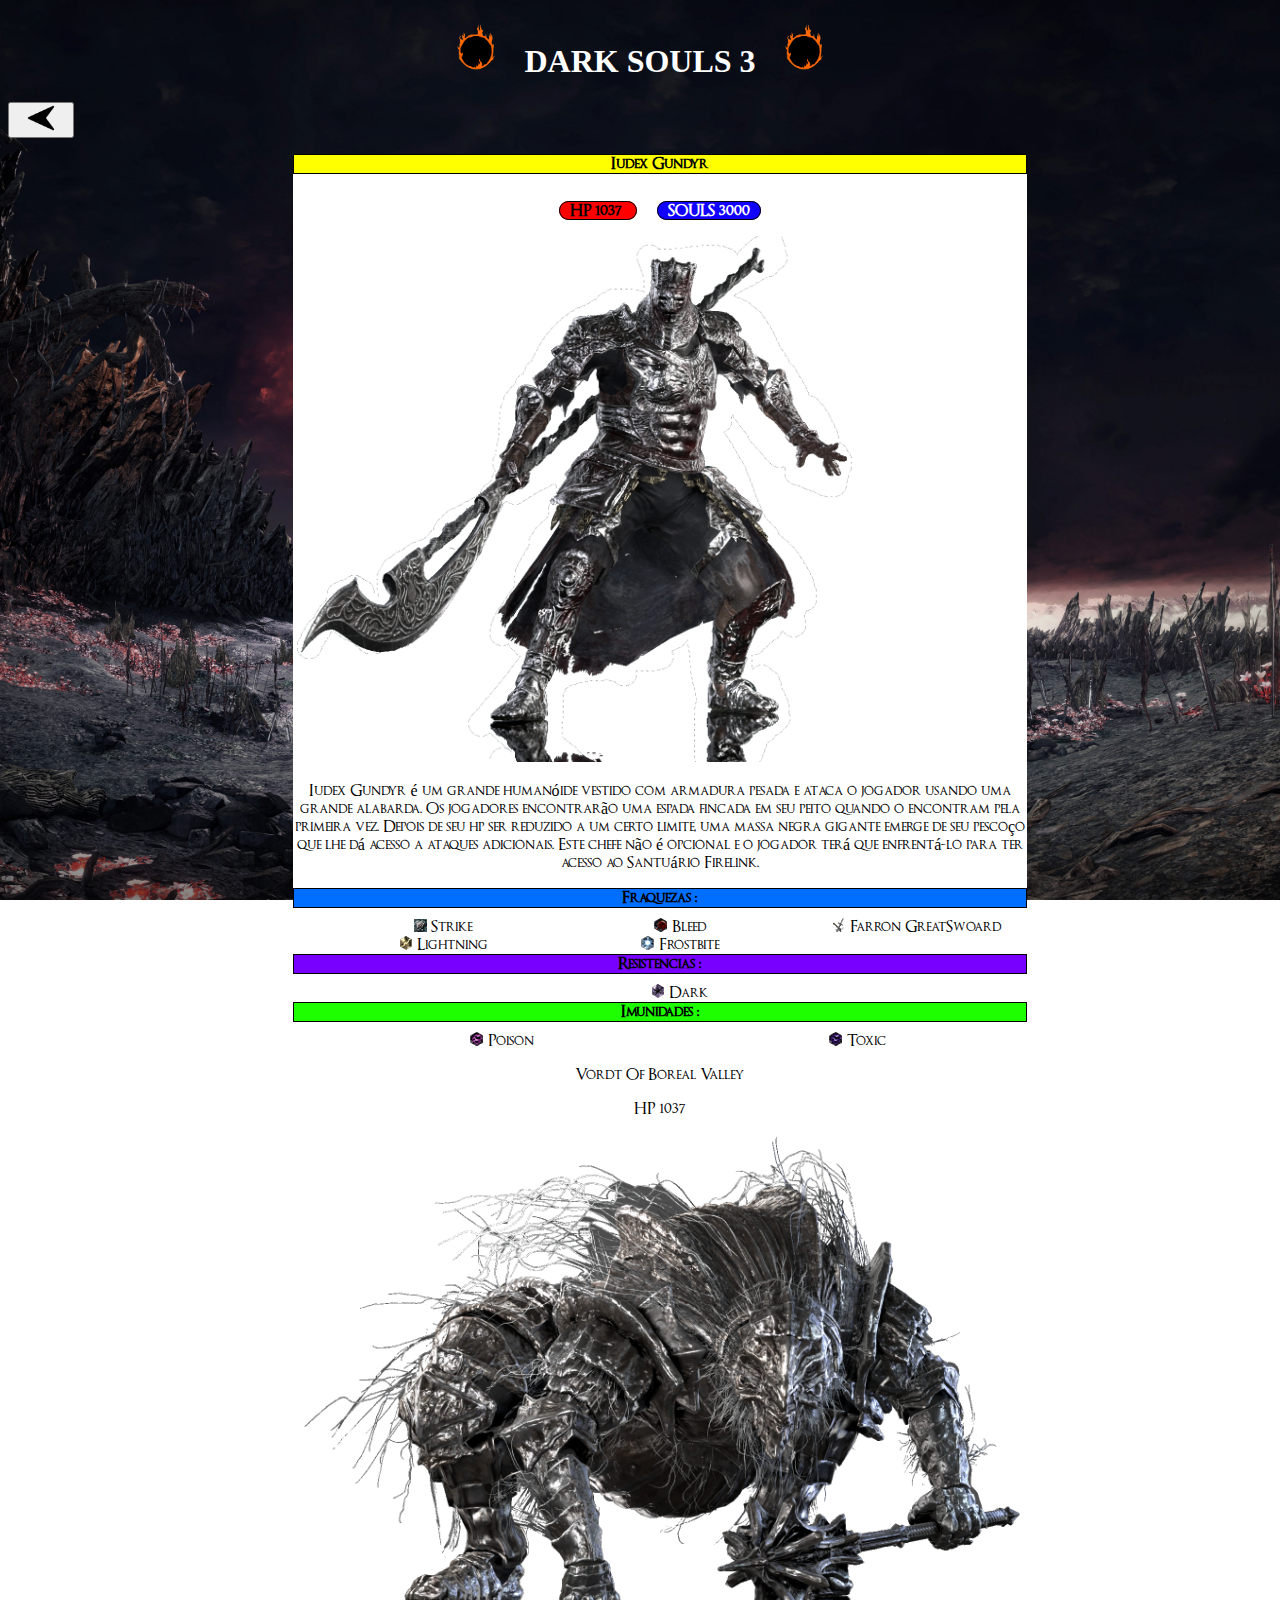
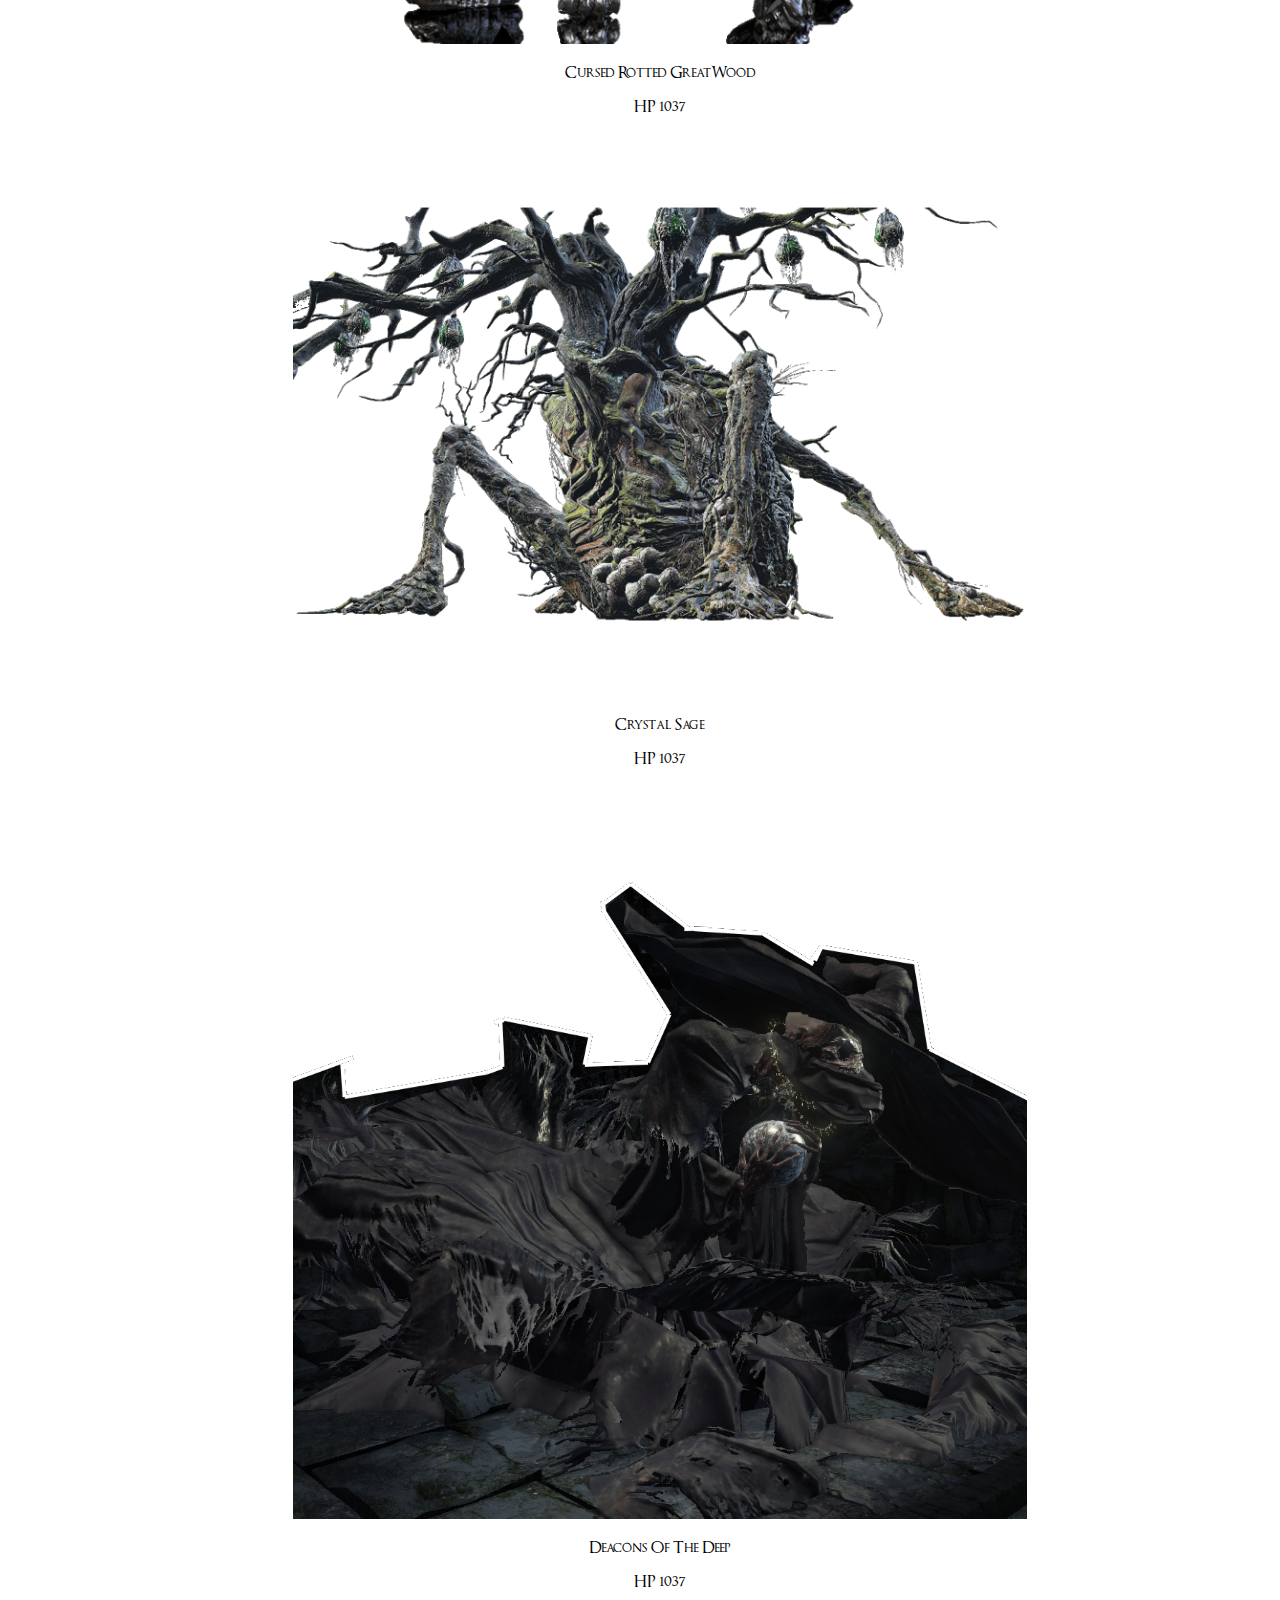
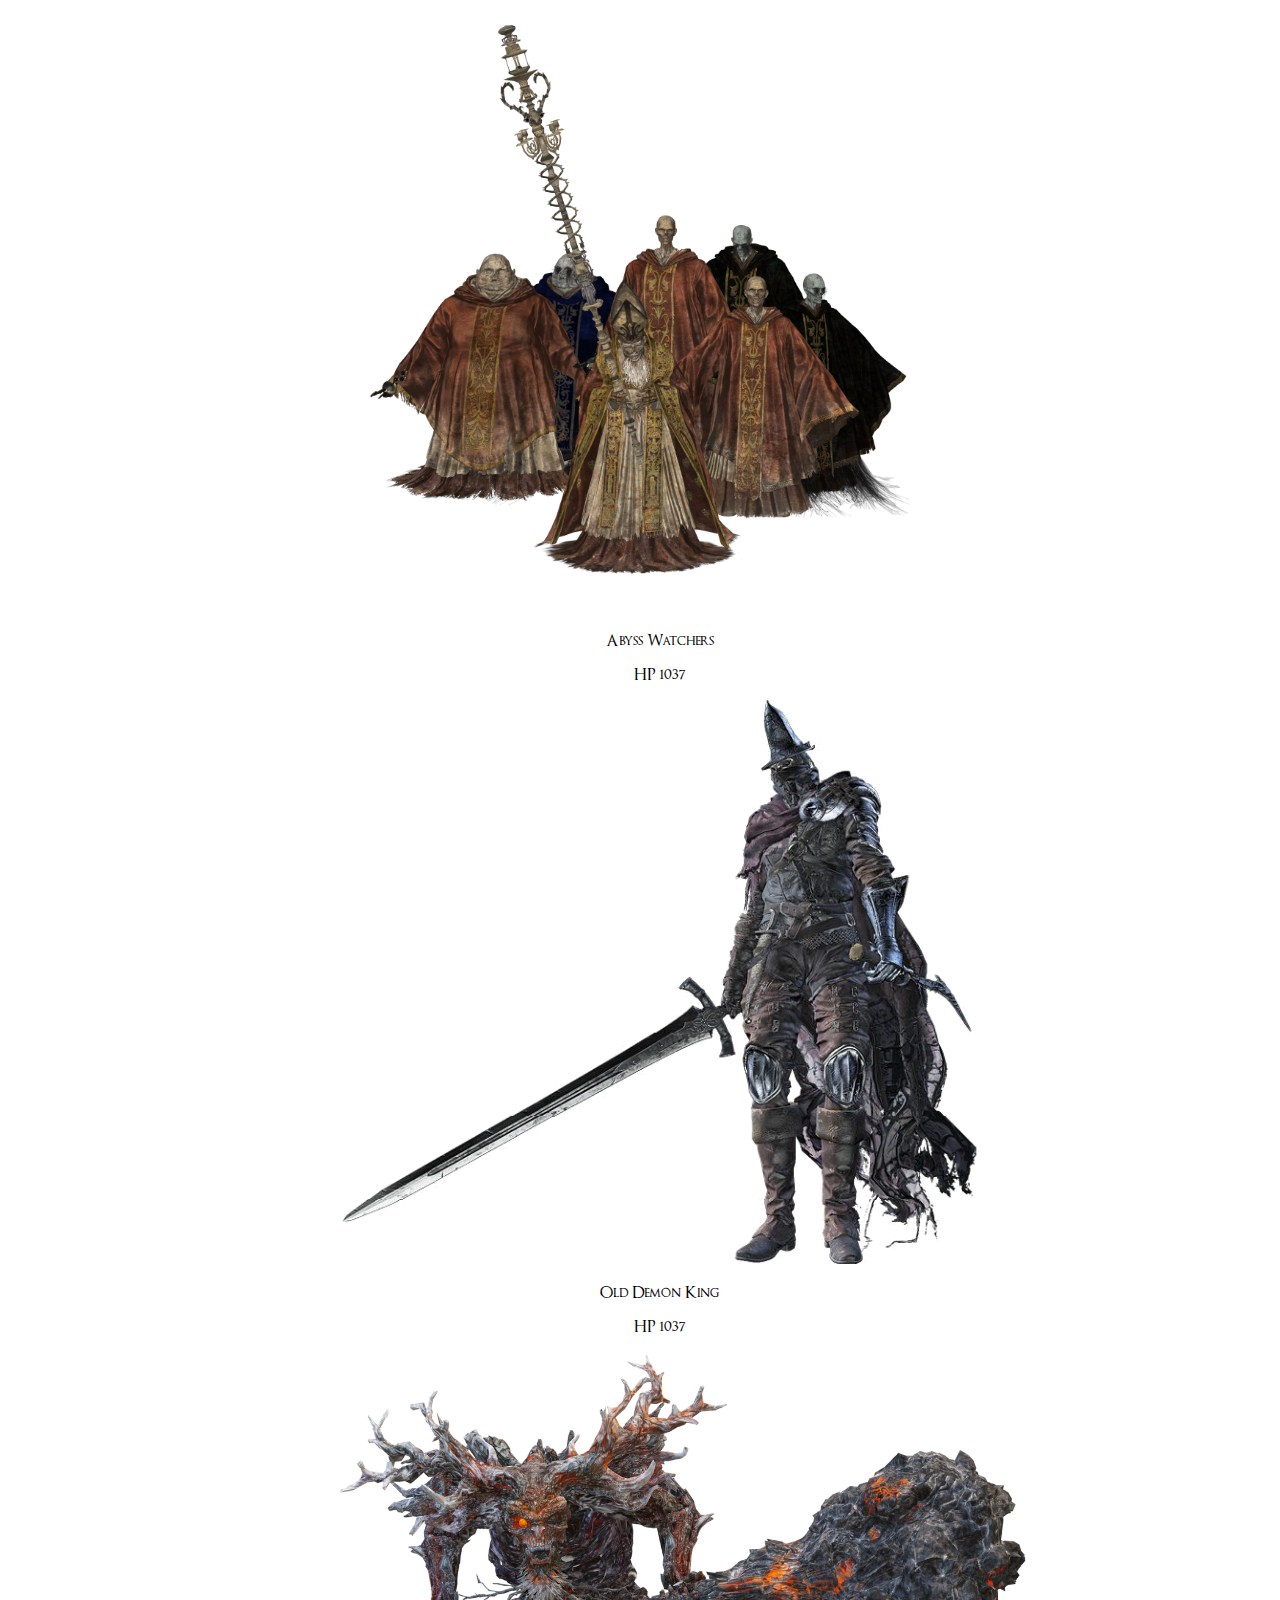
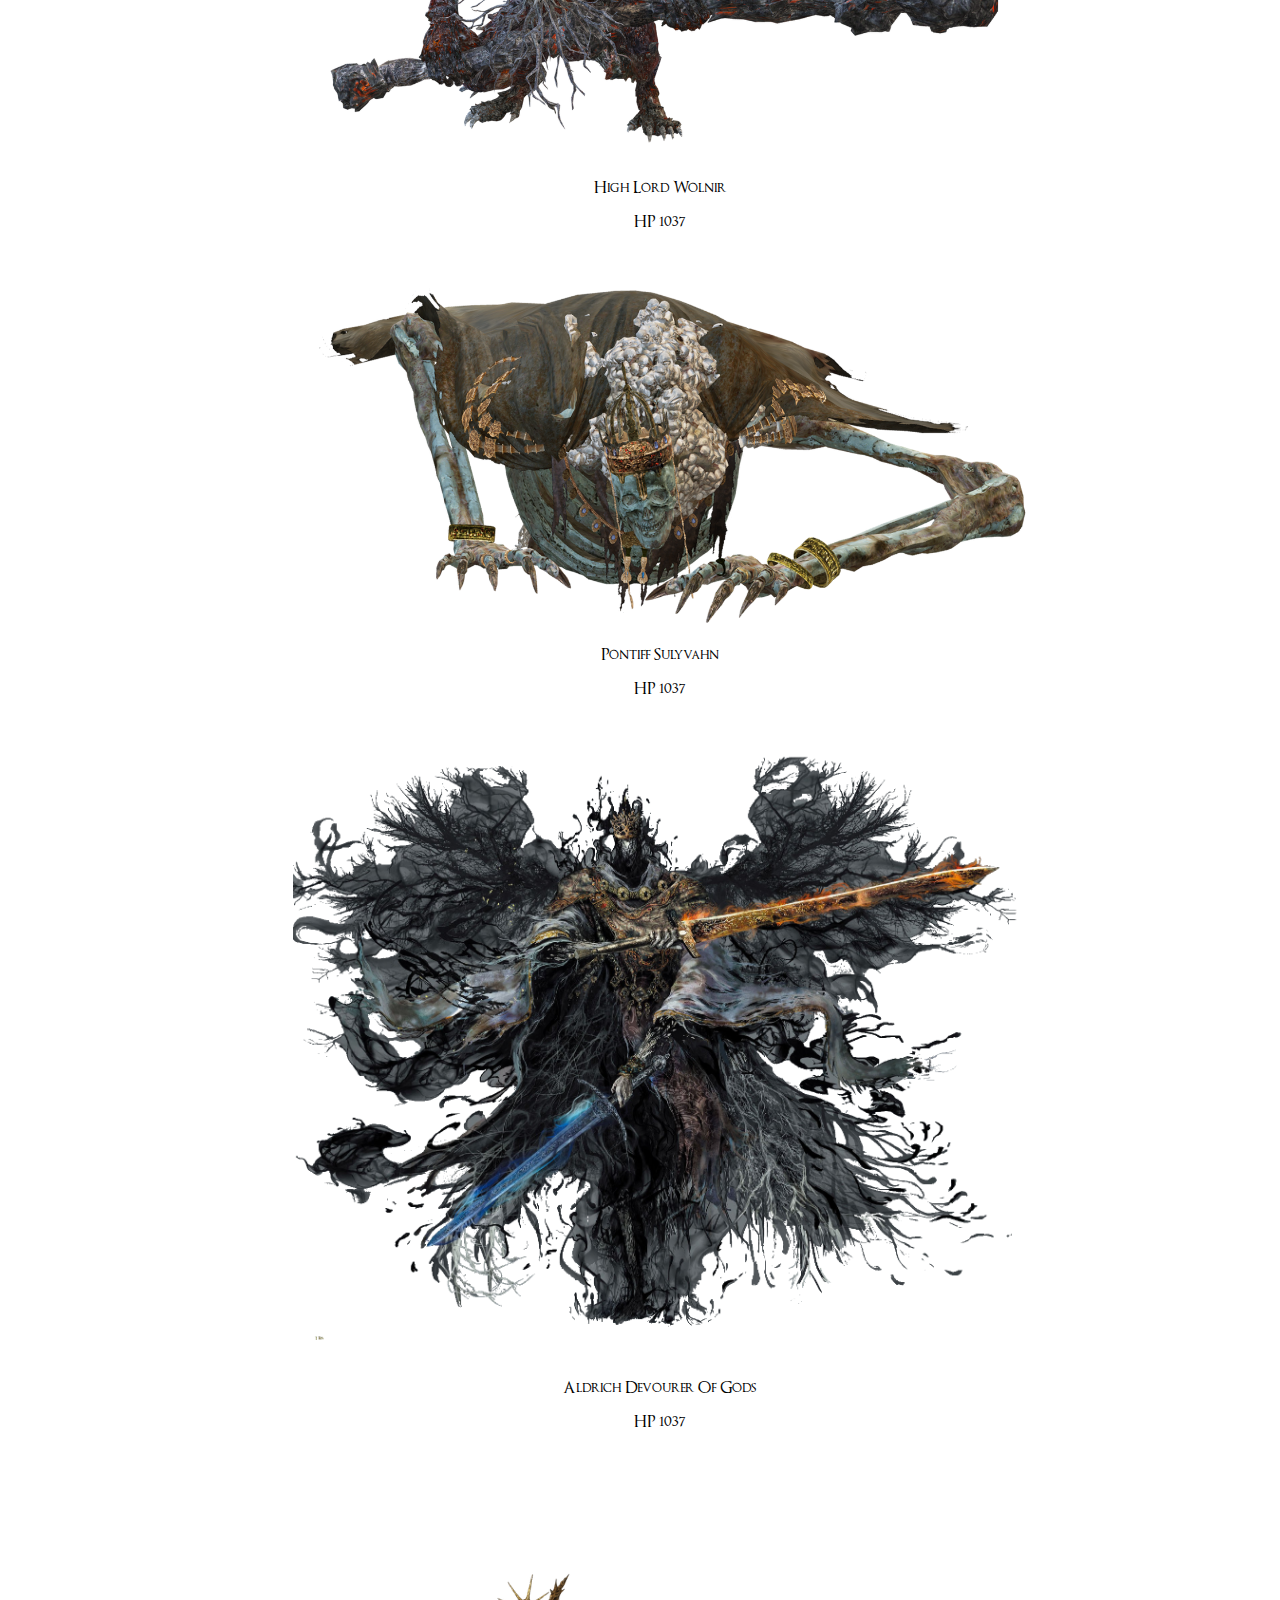
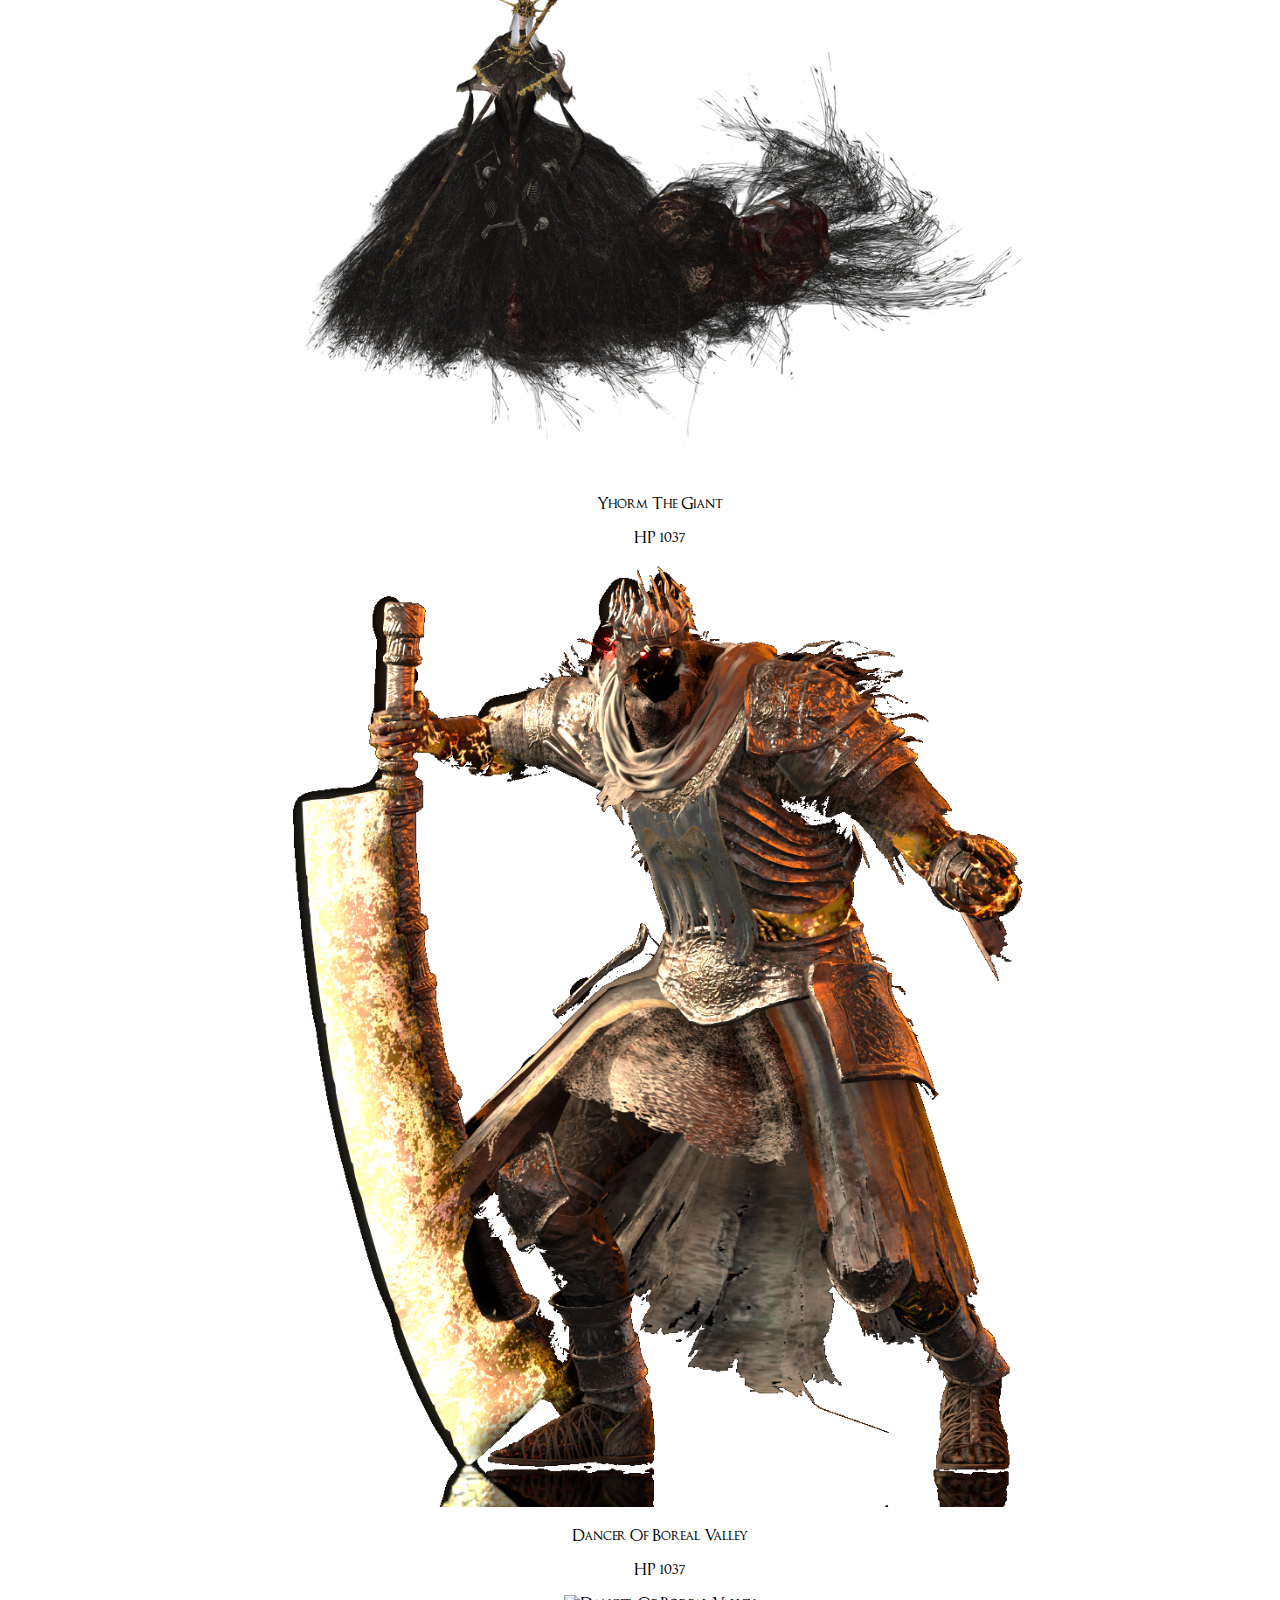
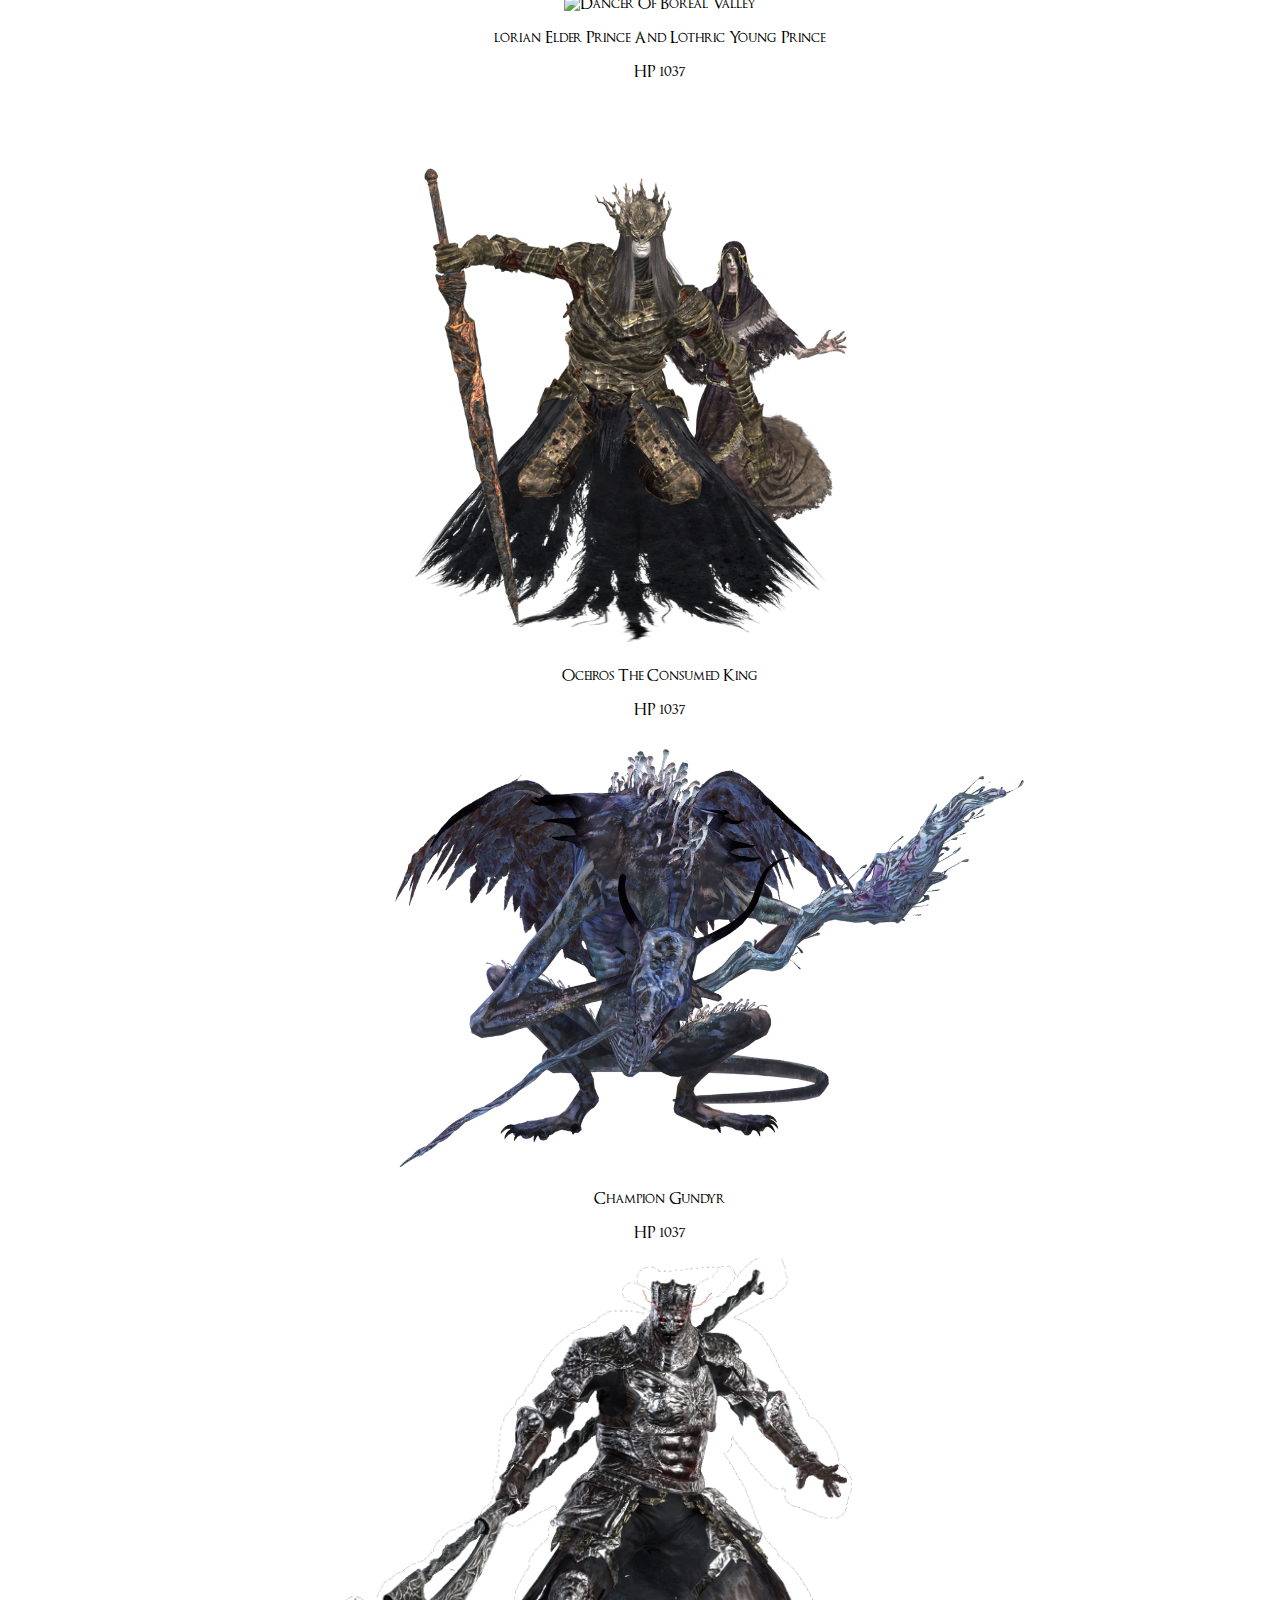
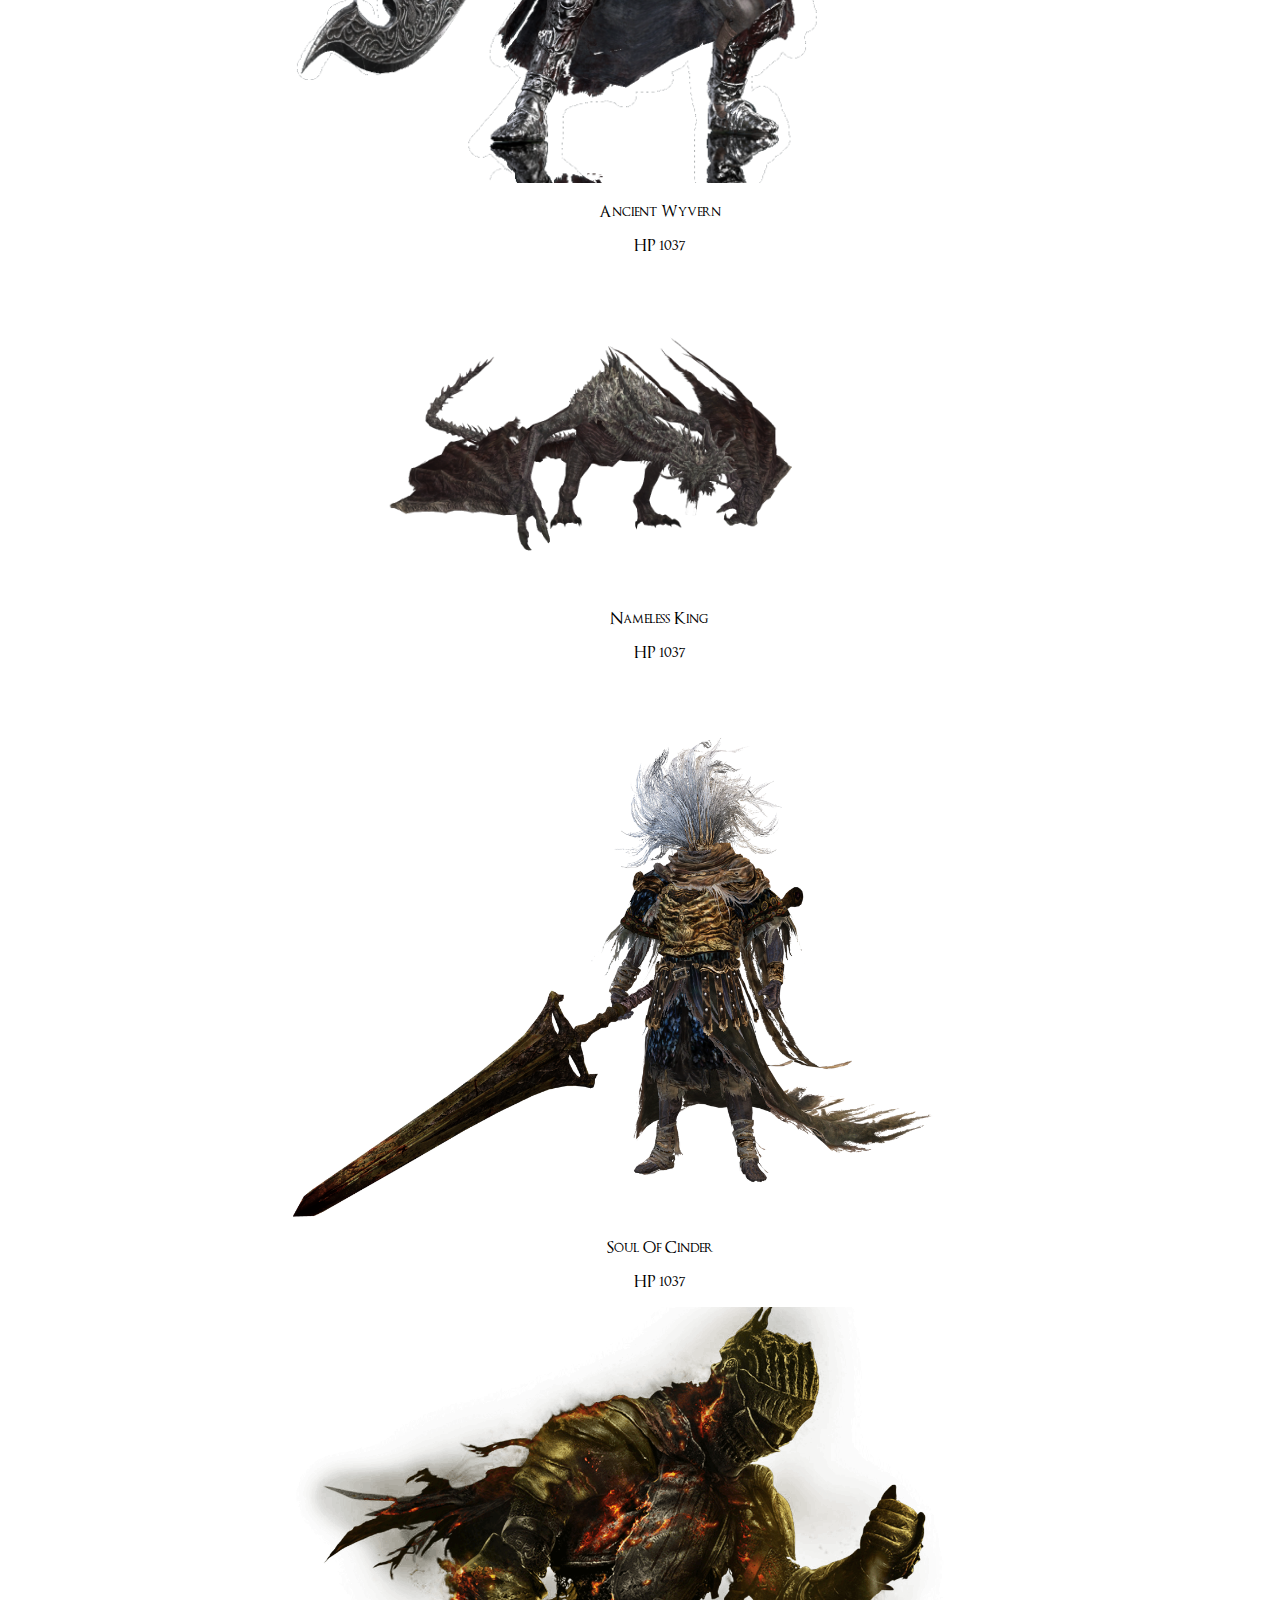
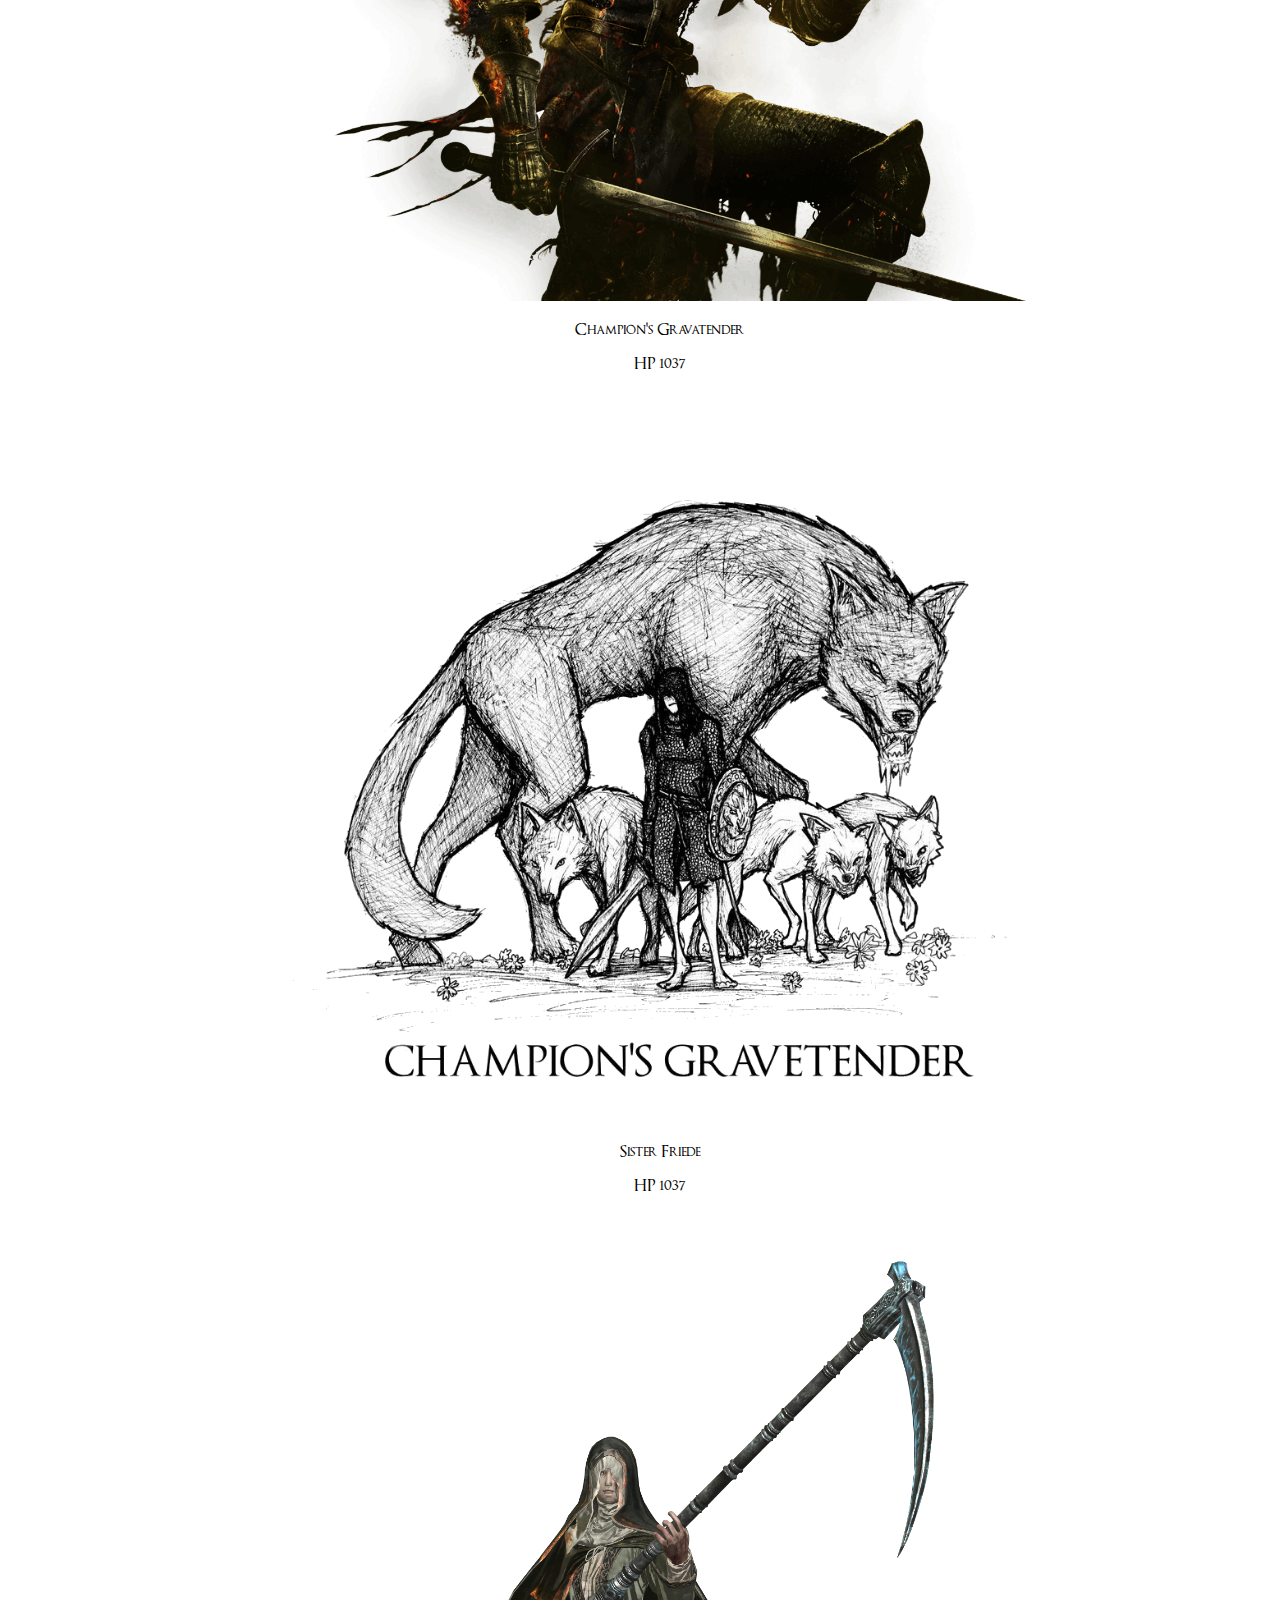
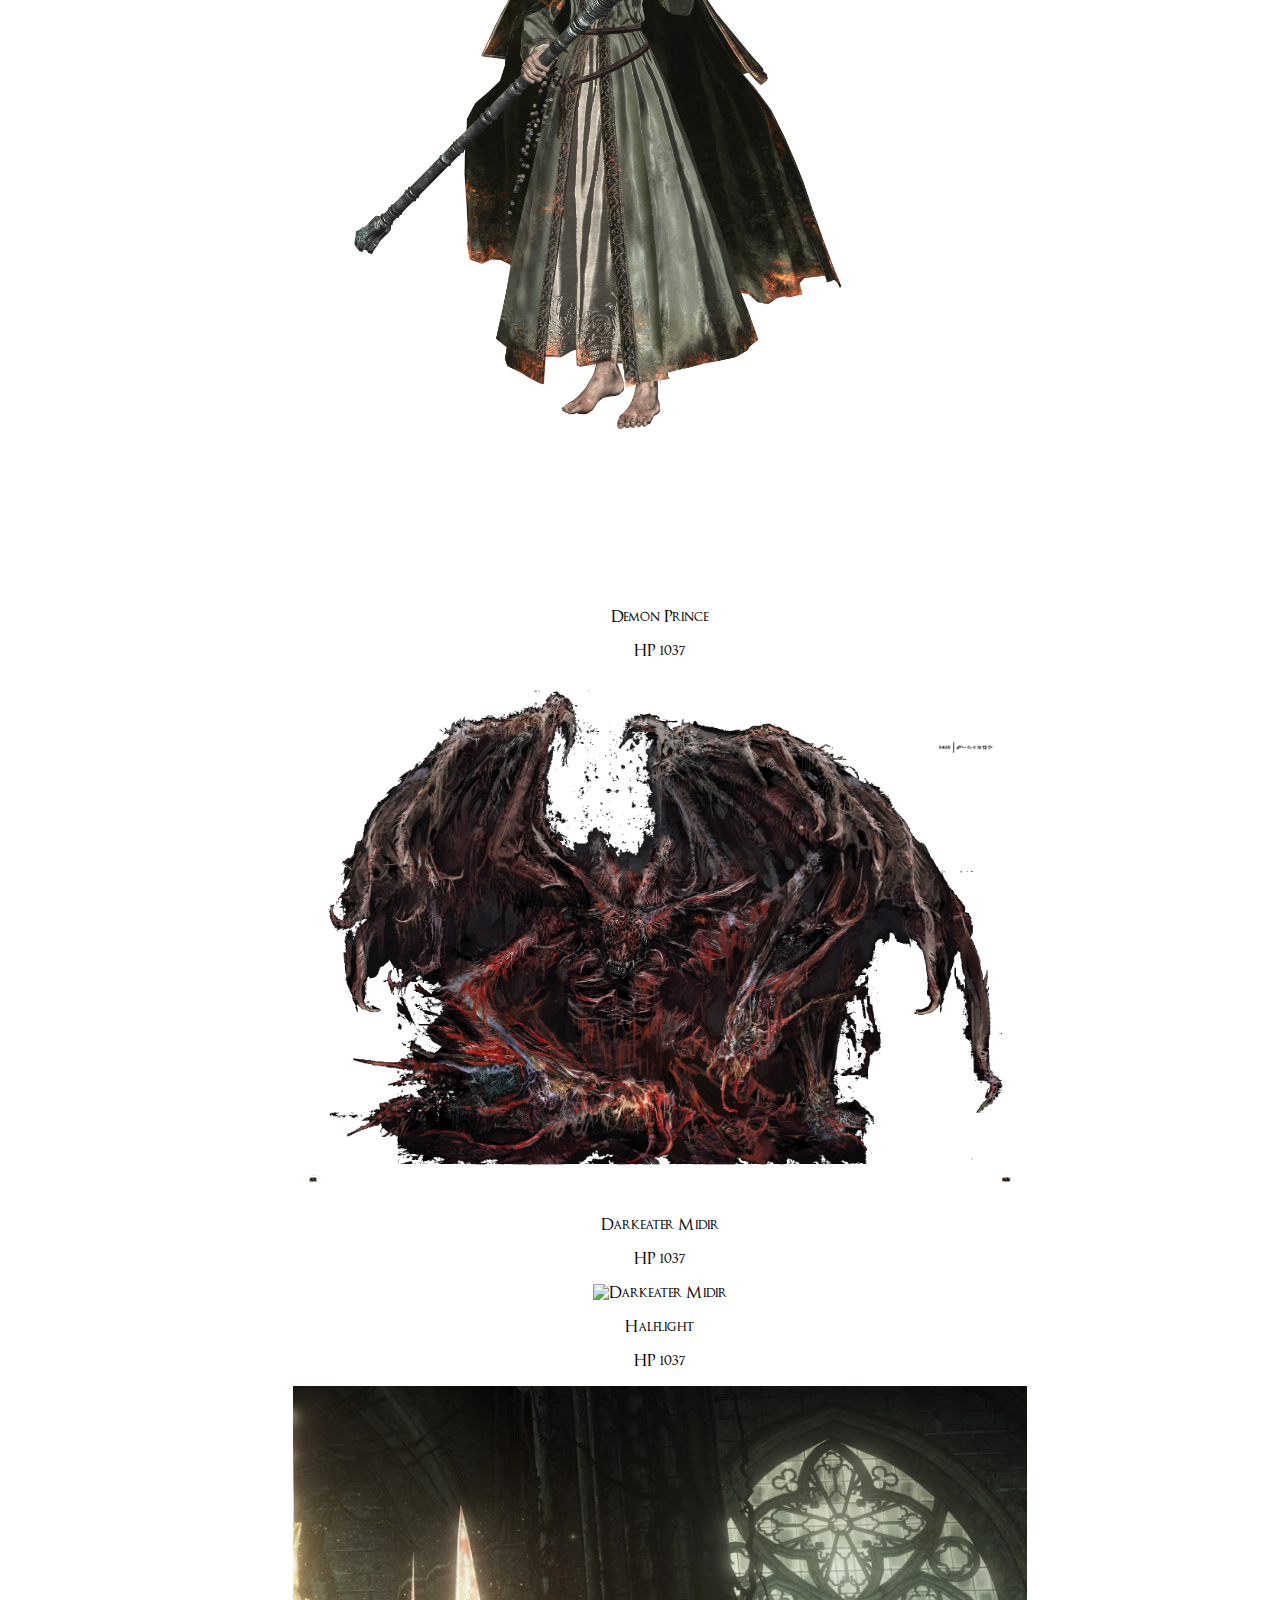
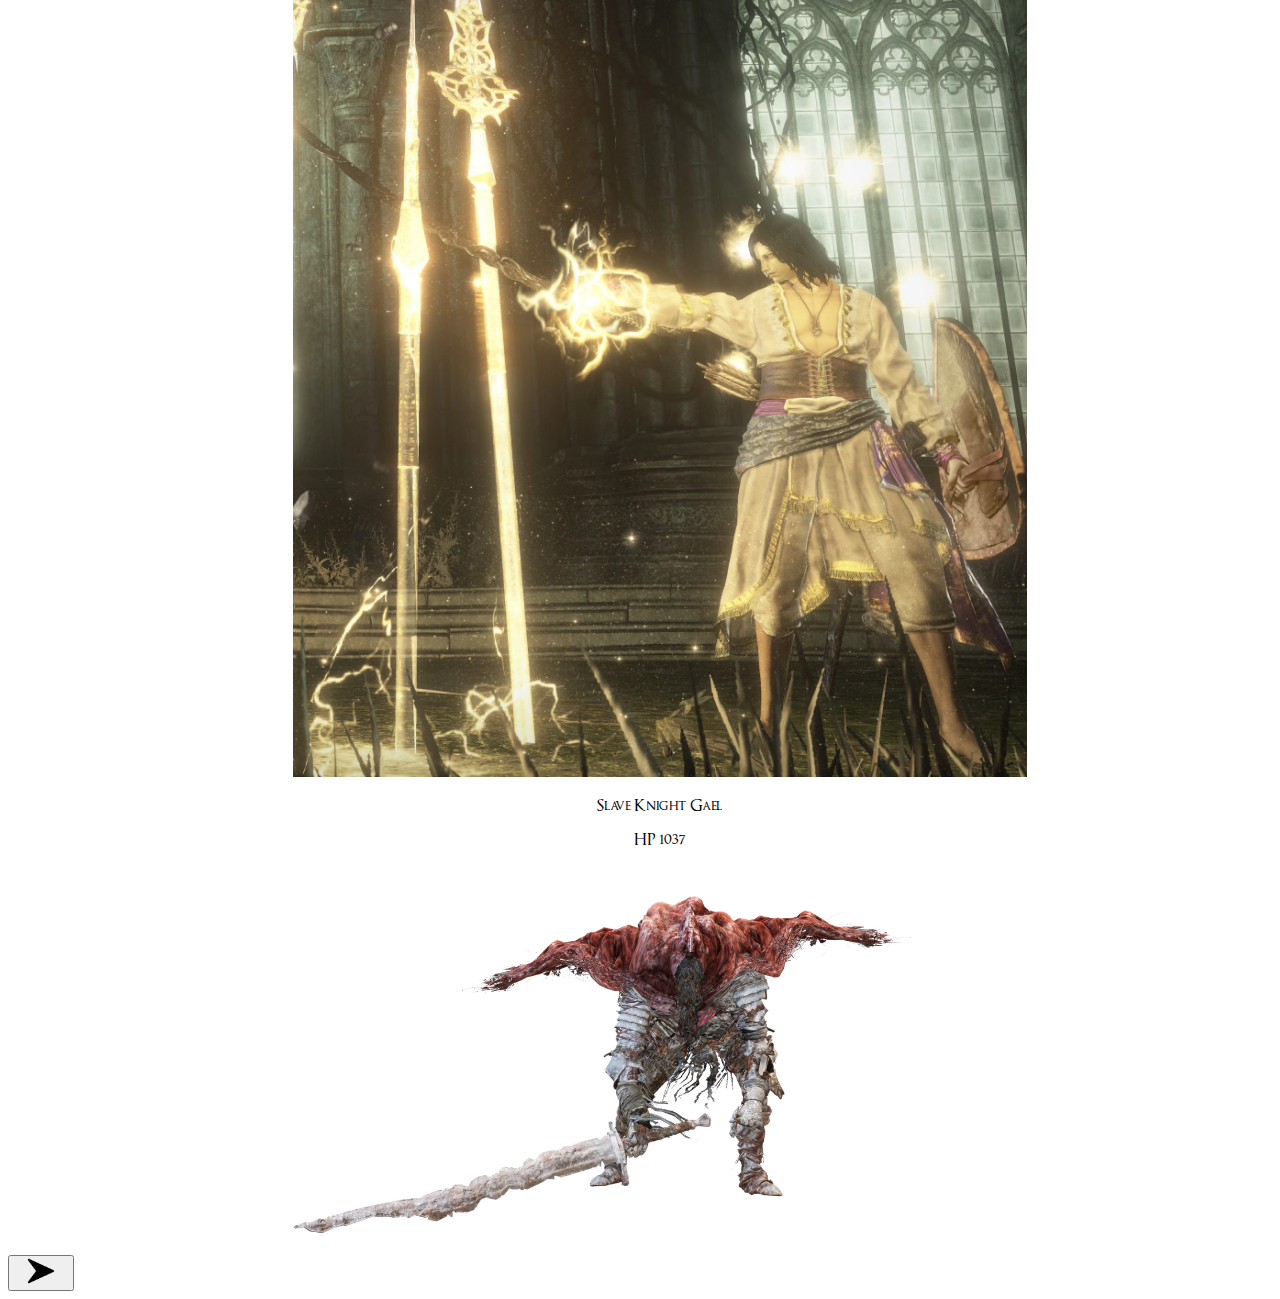
==== pastahtml/index.html @ 65953f91 "Iudex Gundyr" ====
<!DOCTYPE html>
<html lang="pt-br">
<head>
    <meta charset="UTF-8">
    <meta http-equiv="X-UA-Compatible" content="IE=edge">
    <meta name="viewport" content="width=device-width, initial-scale=1.0">
    <title>Dark Souls 3</title>
    <link rel="stylesheet" href="estilo/style.css">
</head>
<body>
    <!--COLOCAR FONTE DE DARK SOULS 3-->
    <header>
        <h1>
            <img src="imagens/MarcaHollow.png" alt="Sinal_hollow" class="imagemheader">
            DARK SOULS 3
            <img src="imagens/MarcaHollow.png" alt="Sinal_hollow" class="imagemheader">
        </h1>
    </header>
    <section>
        <button>
            <img src="imagens/seta.png" alt="Seta" class="seta" id="voltar">
        </button>
<ul type="none">
    <li>
        <div class="Bosses">
            <p class="header">
                <span class="bossname">
                    Iudex Gundyr
                </span>
                <br> 
                <span class="health">
                    HP 1037
                </span>
                <span class="souls">
                    SOULS 3000
                </span>
            </p>
        <img src="imagens/Iudex_gundyr.png" alt="Iudex Gundyr" class="Boss">
        <div class="descrição">
            <p>Iudex Gundyr é um grande humanóide vestido com armadura pesada e ataca o jogador usando uma grande alabarda. Os jogadores encontrarão uma espada fincada em seu peito quando o encontram pela primeira vez. Depois de seu hp ser reduzido a um certo limite, uma massa negra gigante emerge de seu pescoço que lhe dá acesso a ataques adicionais. Este chefe não é opcional e o jogador terá que enfrentá-lo para ter acesso ao Santuário Firelink.</p>
        </div>
   <div class="descriçãobasíca">  
            <div class="menufraqueza">
                <div class="fraquezas">
                    Fraquezas :
                </div>
             <ul type="none">
                   <li>
                    <img src="imagens/strike-indent.jpg" style="width: 13px;">
                    Strike
                </li>
                   <li>
                    <img src="imagens/lightning-indent.png">
                    Lightning
                </li>
                   <li>
                    <img src="imagens/bleed-indent.png">
                    Bleed
                </li>
                   <li>
                    <img src="imagens/frost-indent.png">
                    Frostbite
                </li>
                   <li>
                    <img src="imagens/fgs-indent.png">
                    Farron GreatSwoard
             </li>
            </ul>
            </div>
            <div class="menuresistencias">
                <div class="resistencias">
                    Resistencias :
                </div>
             <ul type="none">
                <li>
                    <img src="imagens/dark-indent.png">
                        Dark
                </li>
             </ul>
            </div>
            <div class="menuimunidades">
                <div class="imunidades">
                    Imunidades :
                </div>
            <ul type="none">
                <li>
                    <img src="imagens/poison-indent.png">
                    Poison
                </li>
                <li>
                    <img src="imagens/toxic-indent.png">
                    Toxic
                </li>
            </ul>
            </div>
   </div>
    </div>
    </li>
    <li>
        <div class="Bosses">
            <p class="bossname">Vordt Of Boreal Valley</p> <p class="health">HP 1037</p>
        <img src="imagens/Vordt_of_boreal_valley.png" alt="Vordt Of Boreal Valley" class="Boss">
    </div>
    <li>
        <div class="Bosses">
            <p class="bossname">Cursed Rotted GreatWood</p> <p class="health">HP 1037</p>
        <img src="imagens/Cursed_rotted_greatwood.png" alt="Cursed Rotted GreatWood" class="Boss">
    </div>
    </li>
    <li>
        <div class="Bosses">
            <p class="bossname">Crystal Sage</p> <p class="health">HP 1037</p>
        <img src="imagens/Crystal_sage.png" alt="Crystal Sage" class="Boss">
    </div>
    </li>
    <li>
        <div class="Bosses">
            <p class="bossname">Deacons Of The Deep</p> <p class="health">HP 1037</p>
        <img src="imagens/Deacons_of_the_deep.png" alt="Deacons Of The Deep" class="Boss">
    </div>
    </li>
    <li>
        <div class="Bosses">
            <p class="bossname">Abyss Watchers</p> <p class="health">HP 1037</p>
        <img src="imagens/Abyss_watchers.png" alt="Abyss Watchers" class="Boss">
    </div>
    </li>
    <li>
        <div class="Bosses">
            <p class="bossname">Old Demon King</p> <p class="health">HP 1037</p>
        <img src="imagens/Old_demon_king.png" alt="Old Demon King" class="Boss">
    </div>
    </li>
    <li>
        <div class="Bosses">
            <p class="bossname">High Lord Wolnir</p> <p class="health">HP 1037</p>
        <img src="imagens/High_lord_wolnir.png" alt="High Lord Wolnir" class="Boss">
    </div>
    </li>
    <li>
        <div class="Bosses">
            <p class="bossname">Pontiff Sulyvahn</p> <p class="health">HP 1037</p>
        <img src="imagens/Pontiff_sulyvahn.png" alt="Pontiff Sulyvahn" class="Boss">
    </div>
    </li>
    <li>
        <div class="Bosses">
            <p class="bossname">Aldrich Devourer Of Gods</p> <p class="health">HP 1037</p>
        <img src="imagens/Aldrich_devourer_of_gods.png" alt="Aldrich Devourer Of Gods" class="Boss">
    </div>
    </li>
    <li>
        <div class="Bosses">
            <p class="bossname">Yhorm The Giant</p> <p class="health">HP 1037</p>
        <img src="imagens/Yhorm_the_giant2.png" alt="Yhorm The Giant" class="Boss">
    </div>
    </li>
    <li>
        <div class="Bosses">
            <p class="bossname">Dancer Of Boreal Valley</p> <p class="health">HP 1037</p>
        <img src="imagens/Dancer_of_boreal_valley.png" alt="Dancer Of Boreal Valley" class="Boss">
    </div>
    </li>
    <li>
        <div class="Bosses">
            <p class="bossname">lorian Elder Prince And Lothric Young Prince</p> <p class="health">HP 1037</p>
        <img src="imagens/lorian_elder_prince_lothric_young_prince.png" alt="lorian Elder Prince And Lothric Young Prince" class="Boss">
    </div>
    </li>
    <li>
        <div class="Bosses">
           <p class="bossname">Oceiros The Consumed King</p>  <p class="health">HP 1037</p>
        <img src="imagens/Oceiros_the_consumed_king.png" alt="Oceiros The Consumed King" class="Boss">
    </div>
    </li>
    <li>
        <div class="Bosses"> 
            <p class="bossname">Champion Gundyr</p> <p class="health">HP 1037</p>
        <img src="imagens/Champion_gundyr.png" alt="Champion Gundyr" class="Boss">
    </div>
    </li>
    <li>
        <div class="Bosses">
            <p class="bossname">Ancient Wyvern</p> <p class="health">HP 1037</p>
        <img src="imagens/Ancient_wyvern.png" alt="Ancient Wyvern" class="Boss">
    </div>
    </li>
    <li>
        <div class="Bosses">
            <p class="bossname">Nameless King</p> <p class="health">HP 1037</p>
        <img src="imagens/nameless_king.png" alt="Nameless King" class="Boss">
    </div>
    </li>
    <li>
        <div class="Bosses">
            <p class="bossname">Soul Of Cinder</p> <p class="health">HP 1037</p>
        <img src="imagens/Soul_of_cinder.png" alt="Soul Of Cinder" class="Boss">
    </div>
    </li>
    <li>
        <div class="Bosses">
            <p class="bossname">Champion's Gravatender</p> <p class="health">HP 1037</p>
        <img src="imagens/Champion's_gravatender.png" alt="Champion's Gravatender" class="Boss">
    </div>
    </li>
    <li>
        <div class="Bosses">
            <p class="bossname">Sister Friede</p> <p class="health">HP 1037</p>
        <img src="imagens/Sister_friede.png" alt="Sister Friede" class="Boss">
    </div>
    </li>
    <li>
        <div class="Bosses">
            <p class="bossname">Demon Prince</p> <p class="health">HP 1037</p>
        <img src="imagens/Demon_prince.png" alt="Demon Prince" class="Boss">
    </div>
    </li>
    <li>
        <div class="Bosses">
            <p class="bossname">Darkeater Midir</p> <p class="health">HP 1037</p>
        <img src="imagens/Darkeater_midir.png" alt="Darkeater Midir" class="Boss">
    </div>
    </li>
    <li>
        <div class="Bosses"> 
            <p class="bossname">Halflight</p> <p class="health">HP 1037</p>
        <img src="imagens/Halflight.jpeg" alt="Halflight" class="Boss">
    </div>
    </li>
    <li>
        <div class="Bosses">
            <p class="bossname">Slave Knight Gael</p> <p class="health">HP 1037</p>
        <img src="imagens/Slave_knight_gael.png" alt="Slave Knight Gael" class="Boss">
    </div>
    </li>
</ul>
<button><img src="imagens/seta.png" alt="Seta" id="proximo" class="seta"></button>
    </section>
    <footer>
        
    </footer>
    
    <script src="Script/script.js"></script>
</body>
</html>
---- pastahtml/estilo/style.css ----
@charset "UTF-8";
@font-face {
    font-family:dsfont;
    src: url("../Fontes/OptimusPrinceps.ttf") format('truetype');   
    }
/*Mudar img de alguns bosses e fazer uma healtbar nos "HP"*/
/*Arredondar os buttons*/
/*Adicionar a pseudo-classe :hover em algumas partes*/
*{
    font-family: "dsfont";
}
body{
    background-image: url(../imagens/background2.jpg);
    background-position: center center;
    background-repeat: no-repeat;
    background-attachment: fixed;
    background-size: cover;
}
h1{
    text-align: center;
    font-family: 'Times New Roman', Times, serif;
    color: #fff;
}
img.imagemheader{
    width: 80px;
    margin: 0px;
}
img.Boss{
    max-width: 100%;
    margin: auto;
}
div.Bosses{
    text-align: center;
    max-width: 60%;
    margin: 10px auto;
    background-color: white;
    display: block;

}
img.seta{
    width: 50px;
}
img#voltar{
    transform: scaleX(-1);
}
p.header{

}
p.header > span.bossname{
    display: block;
    font-weight: 600;
    margin-bottom: 10px;
    padding-left: 10px;
    padding-right: 10px;
    background-color: yellow;
    border-style: solid;
    border-width: 1px;
}
p.header > span.health{
    font-weight: 600;
    margin-left: 10px;
    margin-right: 10px;
    padding-left: 10px;
    padding-right: 10px;
    background-color: red;
    border-radius: 10px;
    border-style: solid;
    border-width: 1px;
}
p.header > span.souls{
    color: white;
    font-weight: 600;
    margin-left: 10px;
    margin-right: 10px;
    padding-left: 10px;
    padding-right: 10px;
    background-color: rgb(17, 0, 255);
    border-radius: 10px;
    border-style: solid;
    border-width: 1px;
    border-color: black;
}
div.fraquezas{
    font-weight: 600;
    margin-bottom: 10px;
    padding-left: 10px;
    padding-right: 10px;
    background-color: rgb(0, 110, 255);
    border-style: solid;
    border-width: 1px;
}
div.resistencias{
    font-weight: 600;
    margin-bottom: 10px;
    padding-left: 10px;
    padding-right: 10px;
    background-color: rgb(119, 0, 255);
    border-style: solid;
    border-width: 1px;
}
div.imunidades{
    font-weight: 600;
    margin-bottom: 10px;
    padding-left: 10px;
    padding-right: 10px;
    background-color: rgb(30, 255, 0);
    border-style: solid;
    border-width: 1px;
}
div.menufraqueza > ul{
    columns: 3;
}
div.menuresistencias{
      columns: 1;
}
div.menuimunidades > ul{
    columns: 2;
}
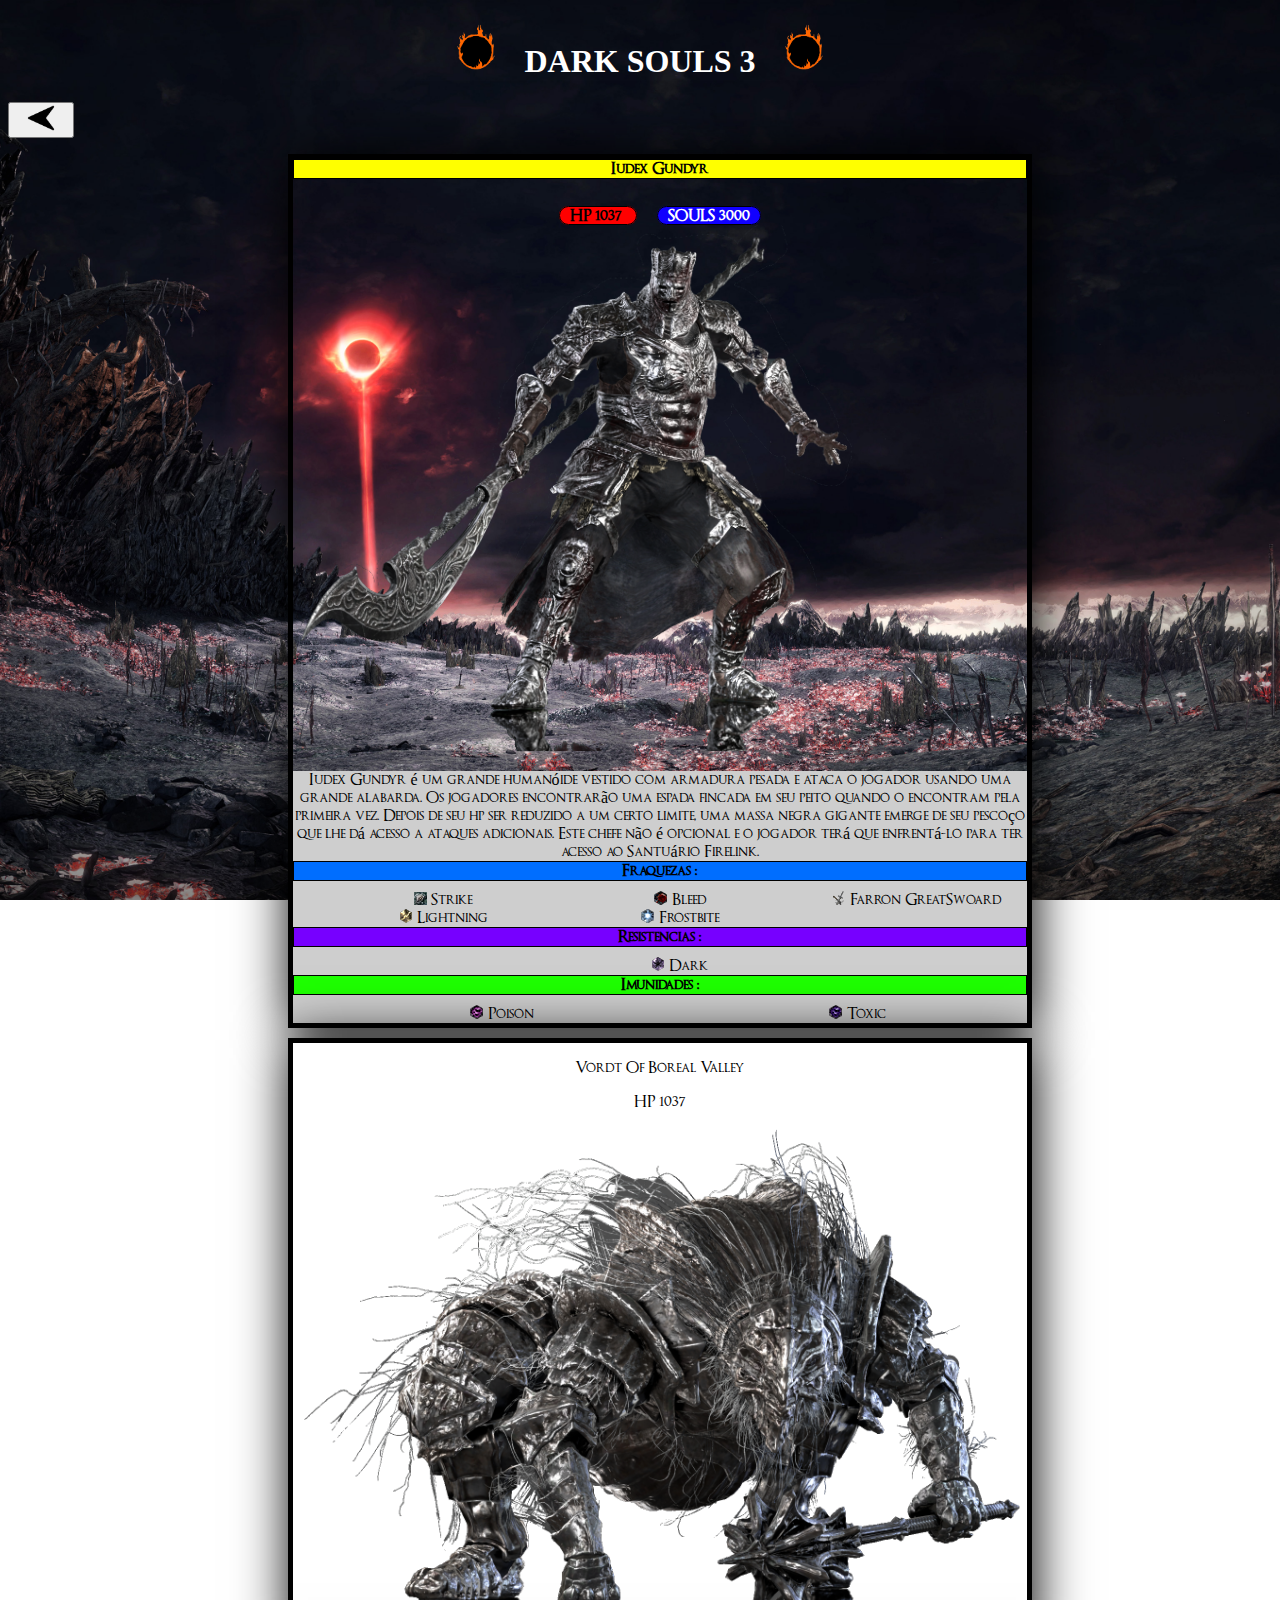
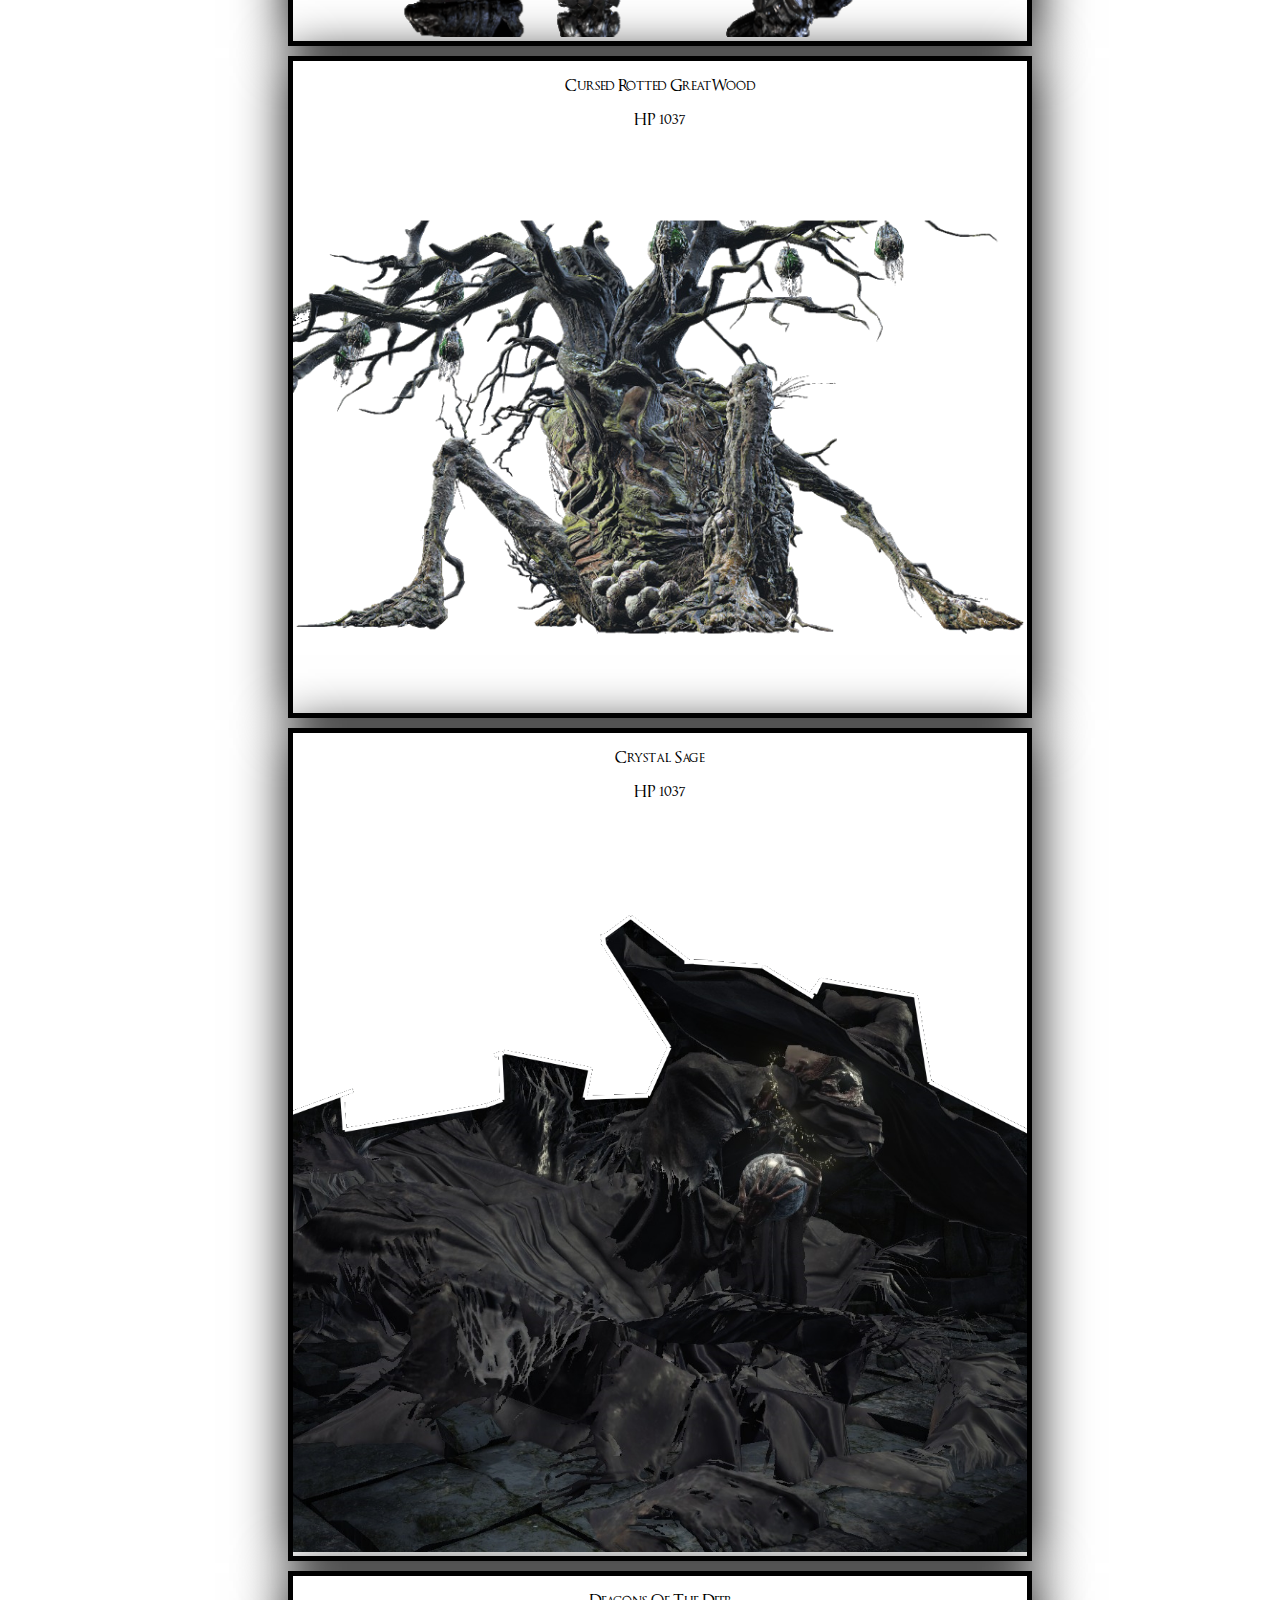
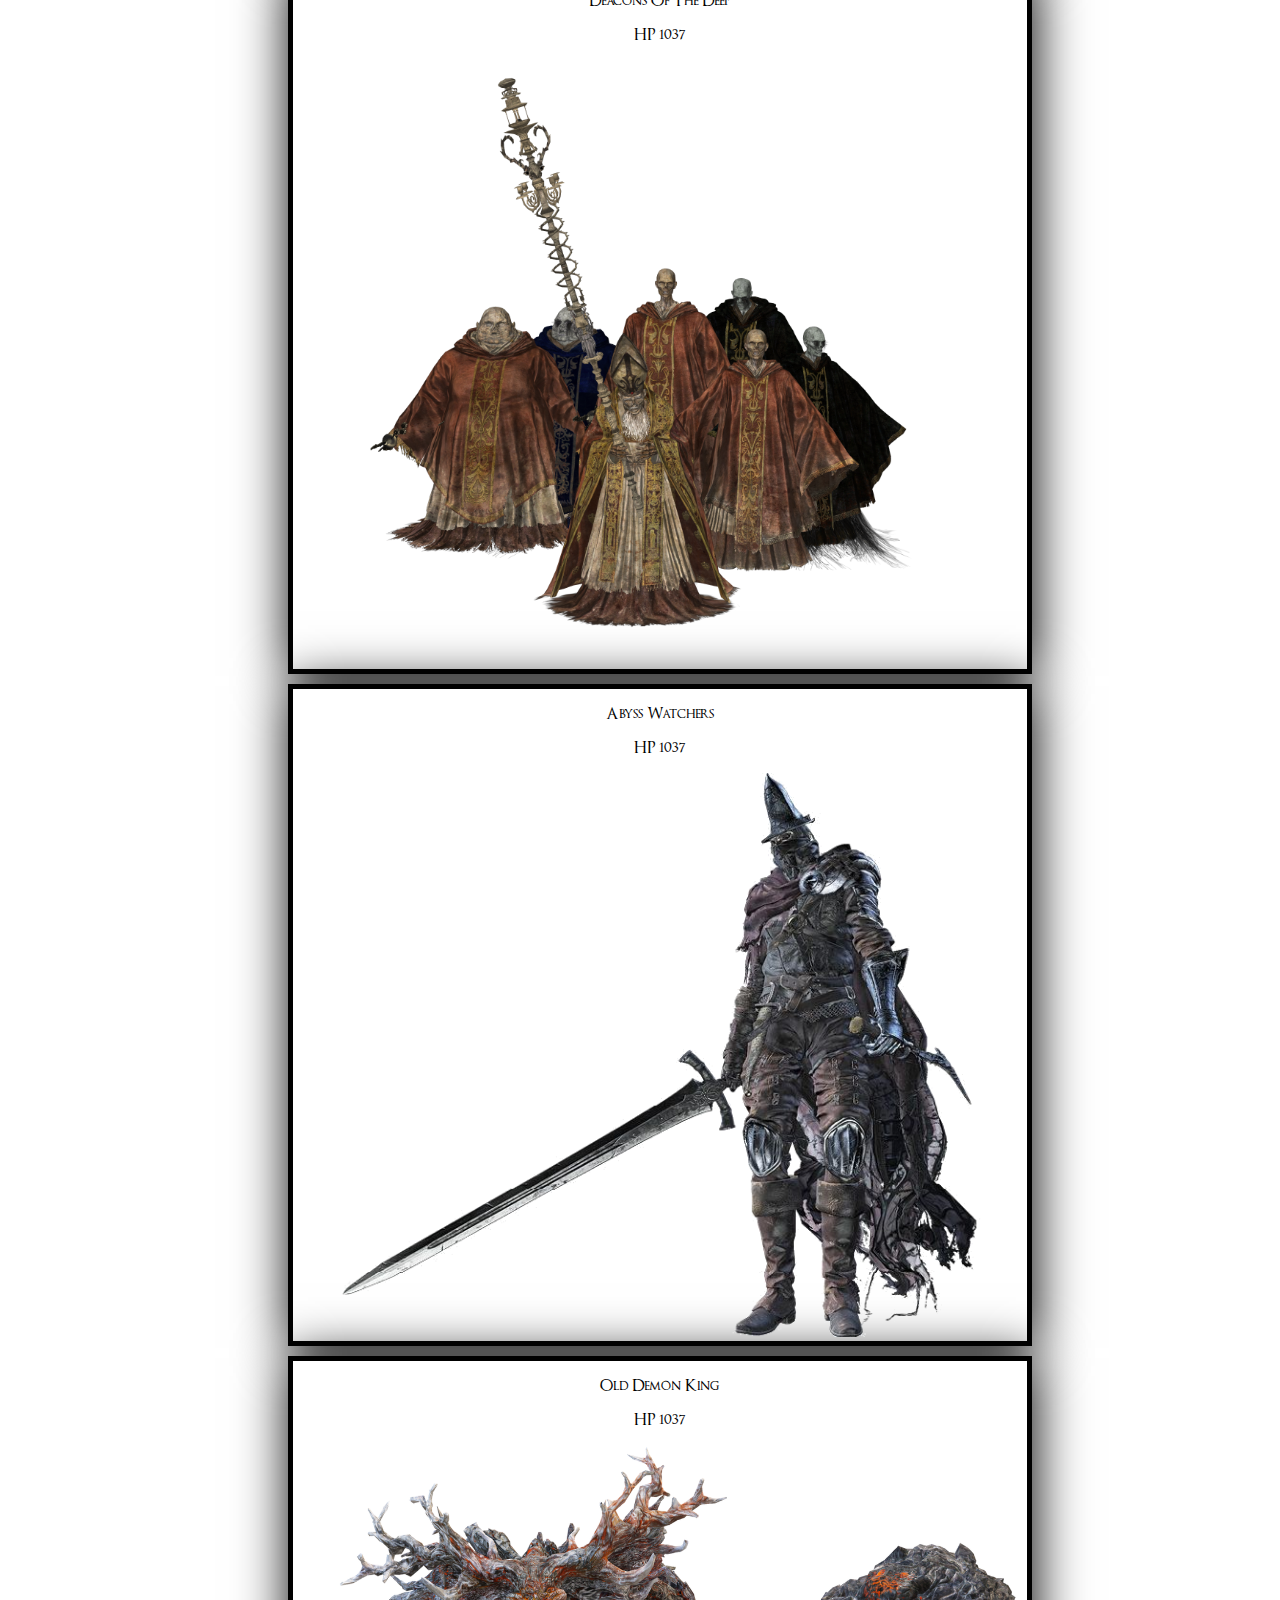
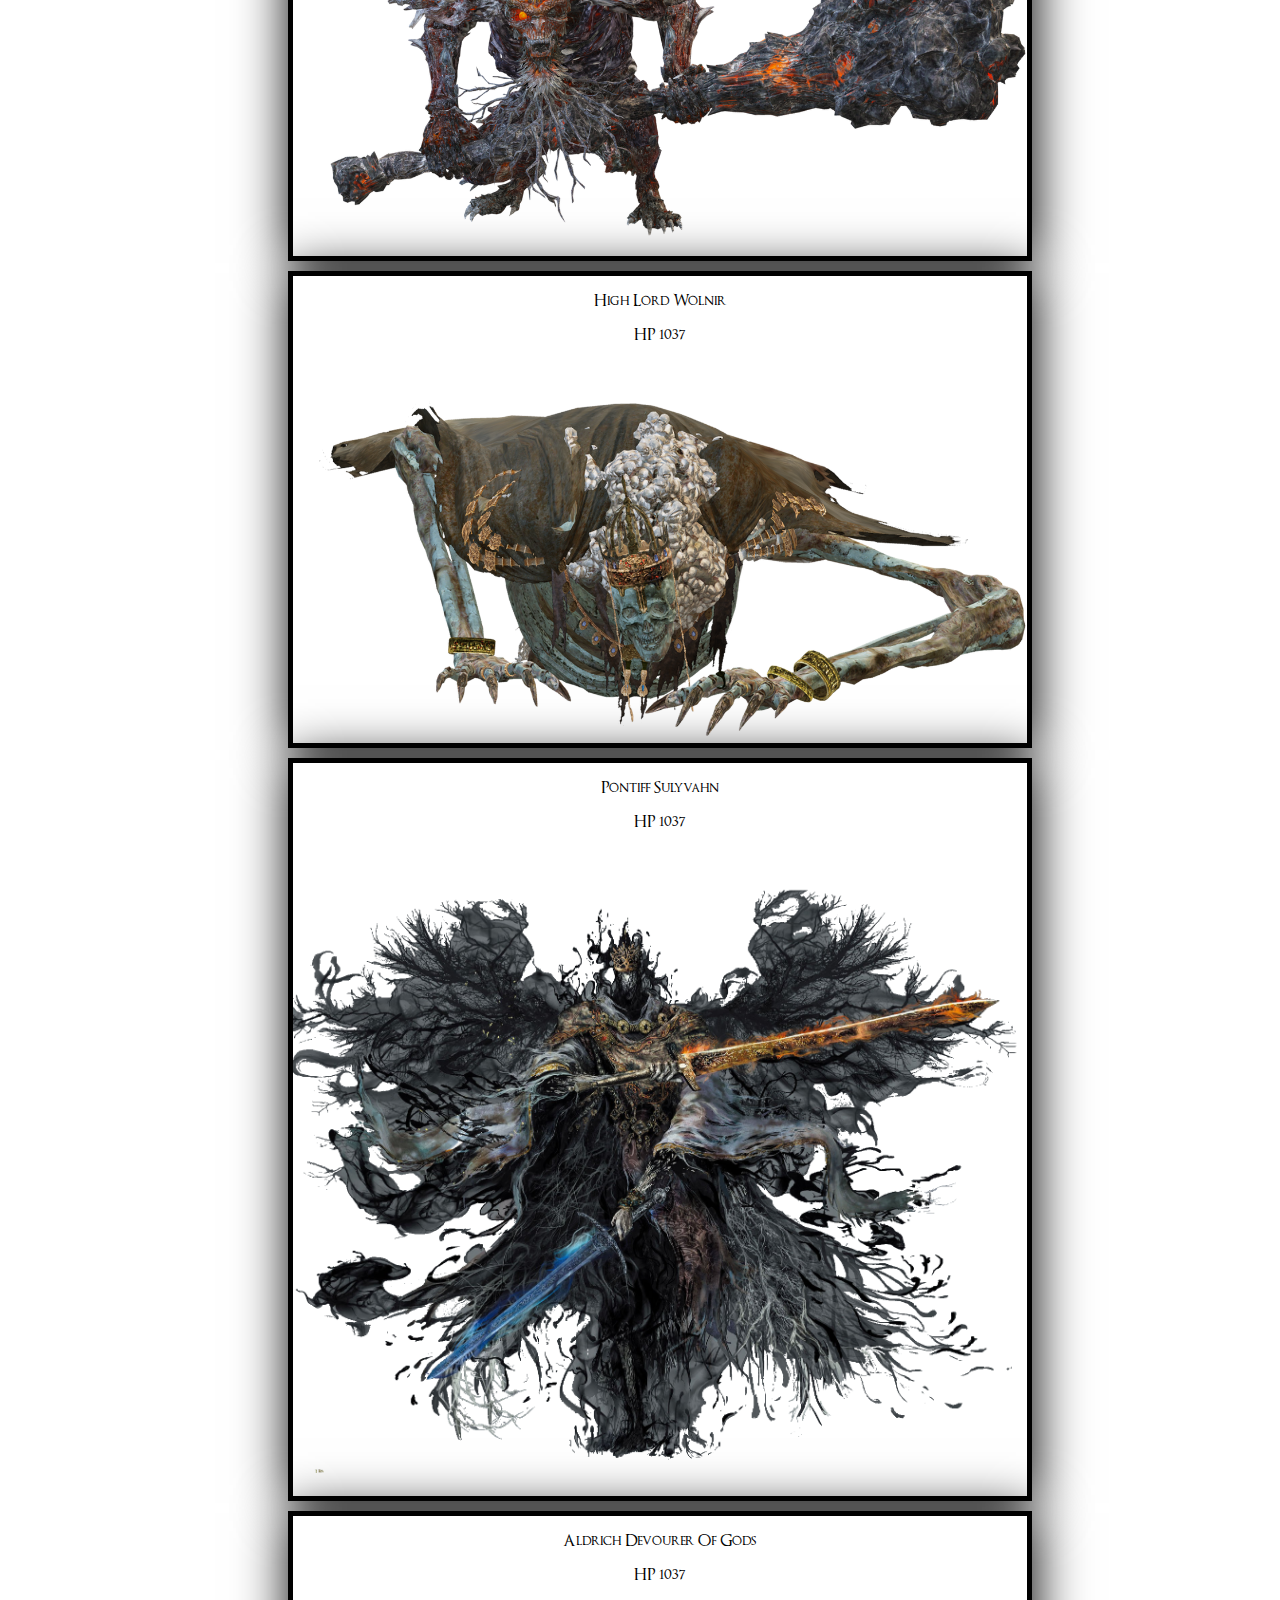
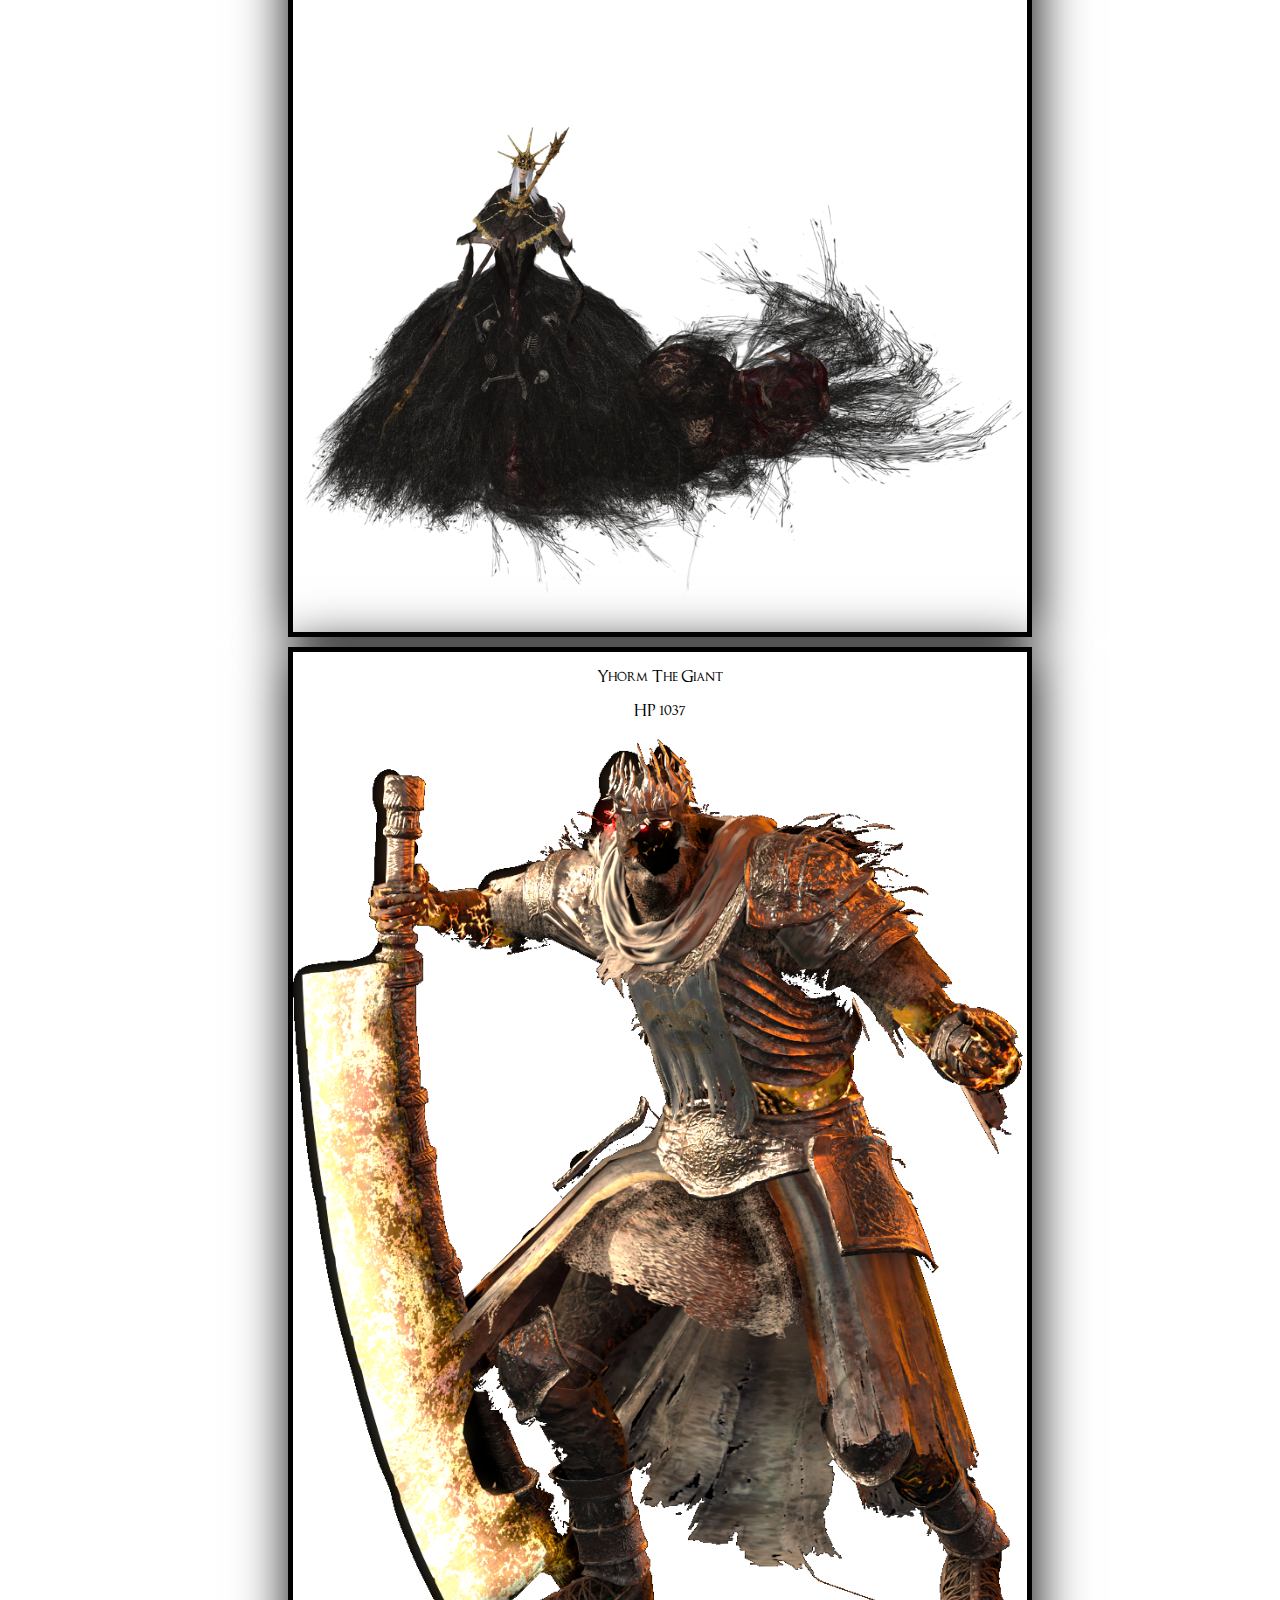
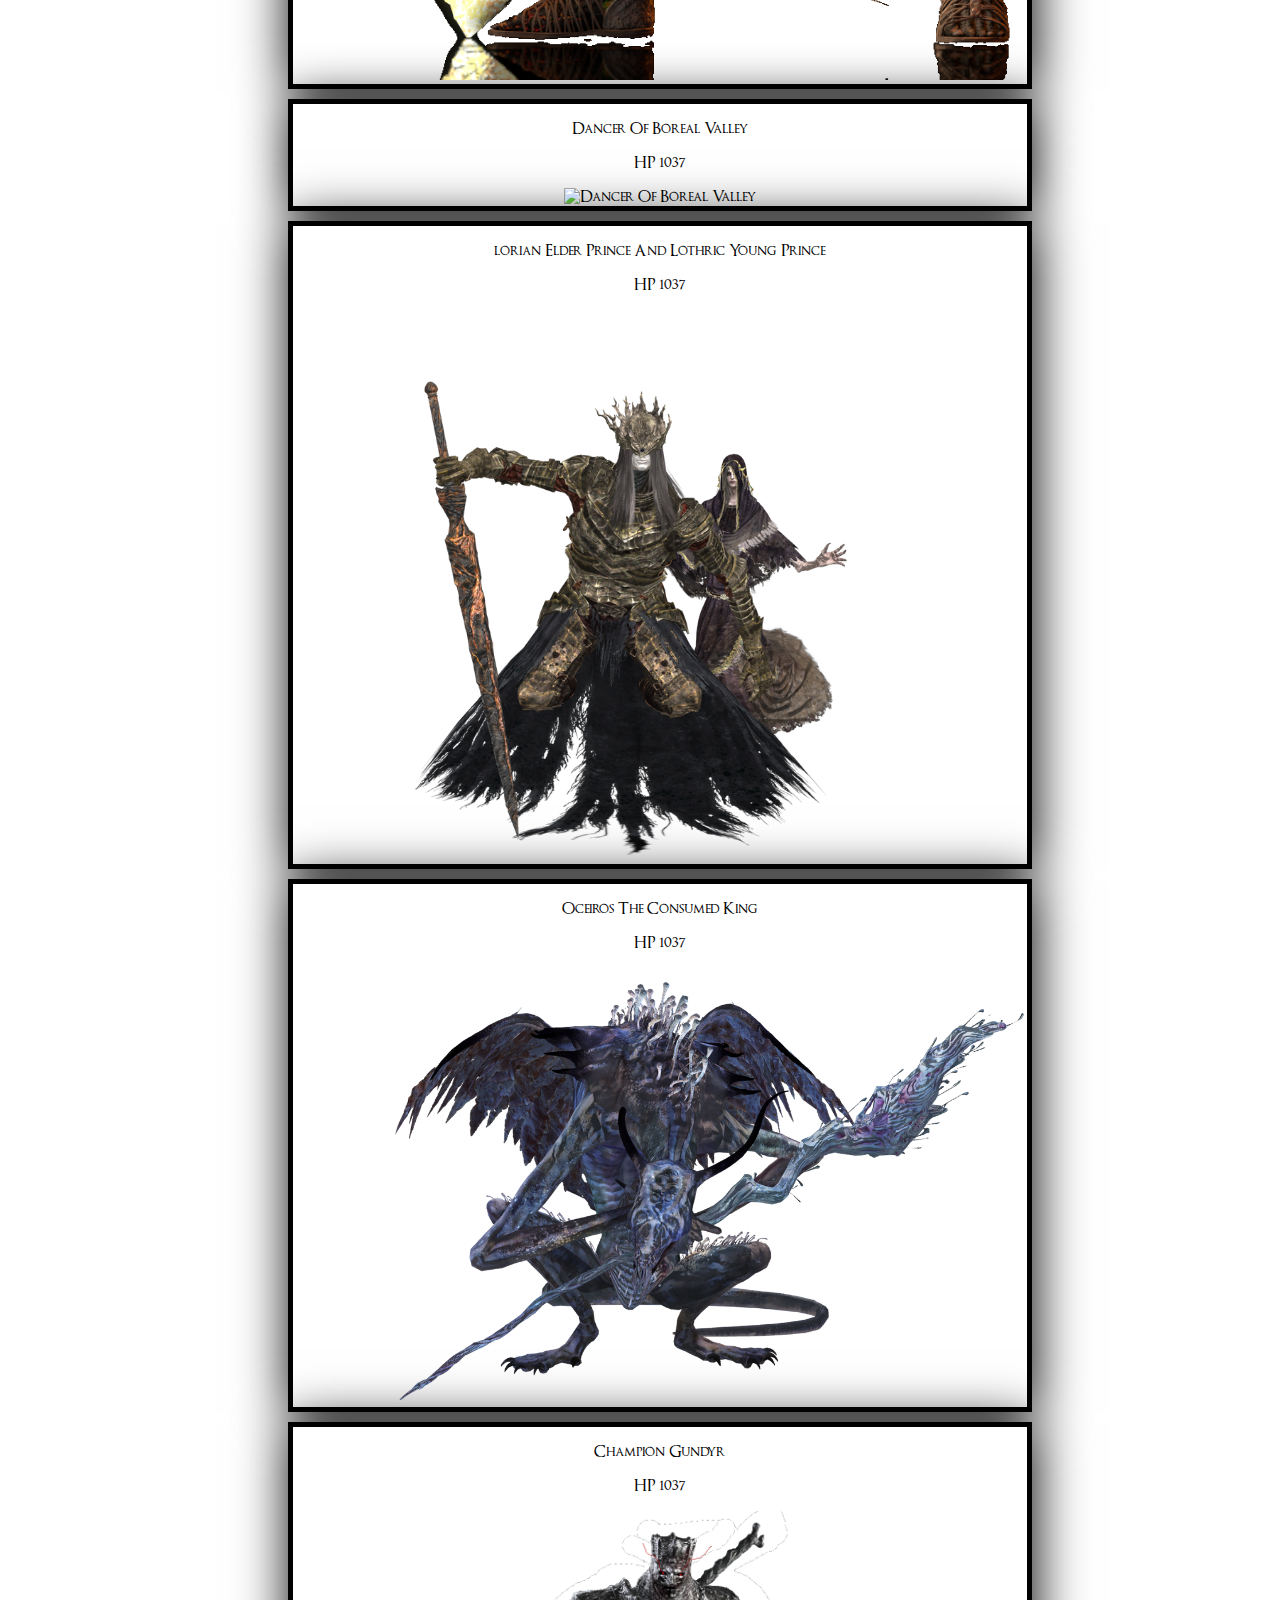
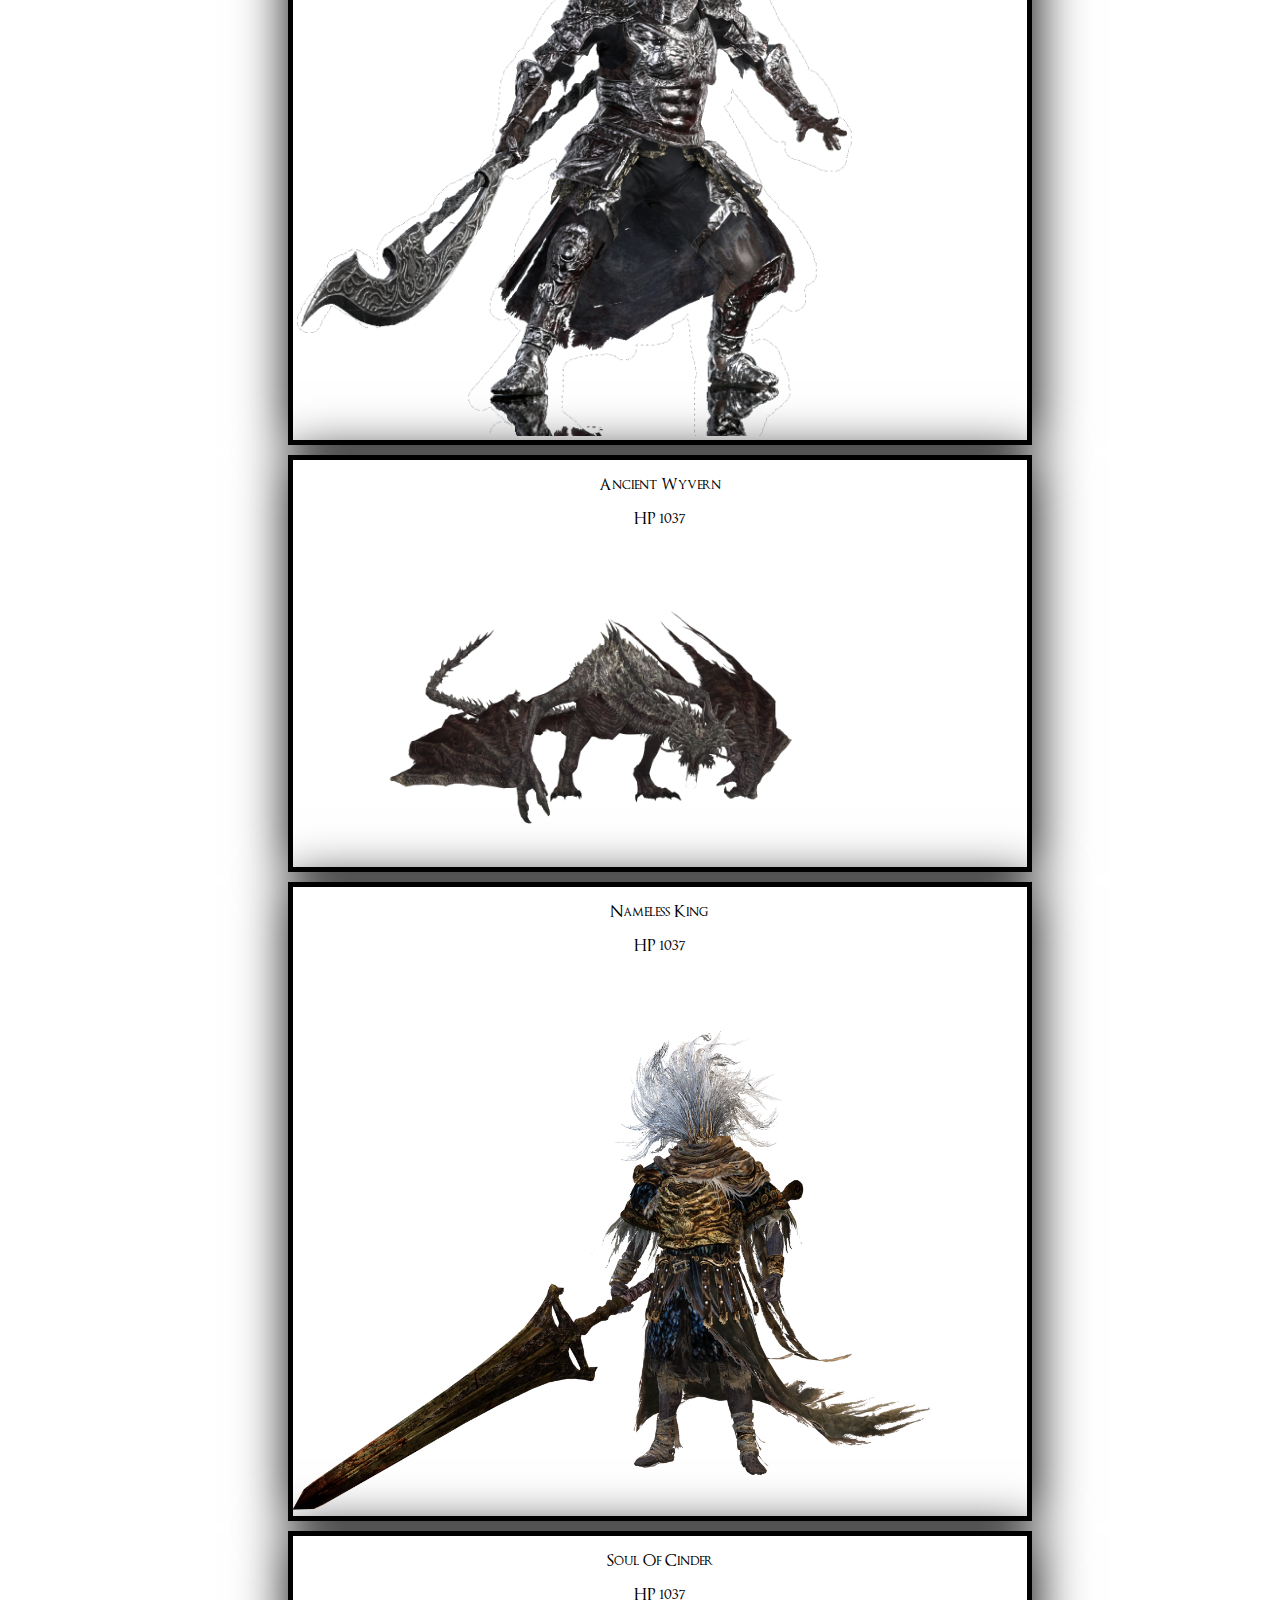
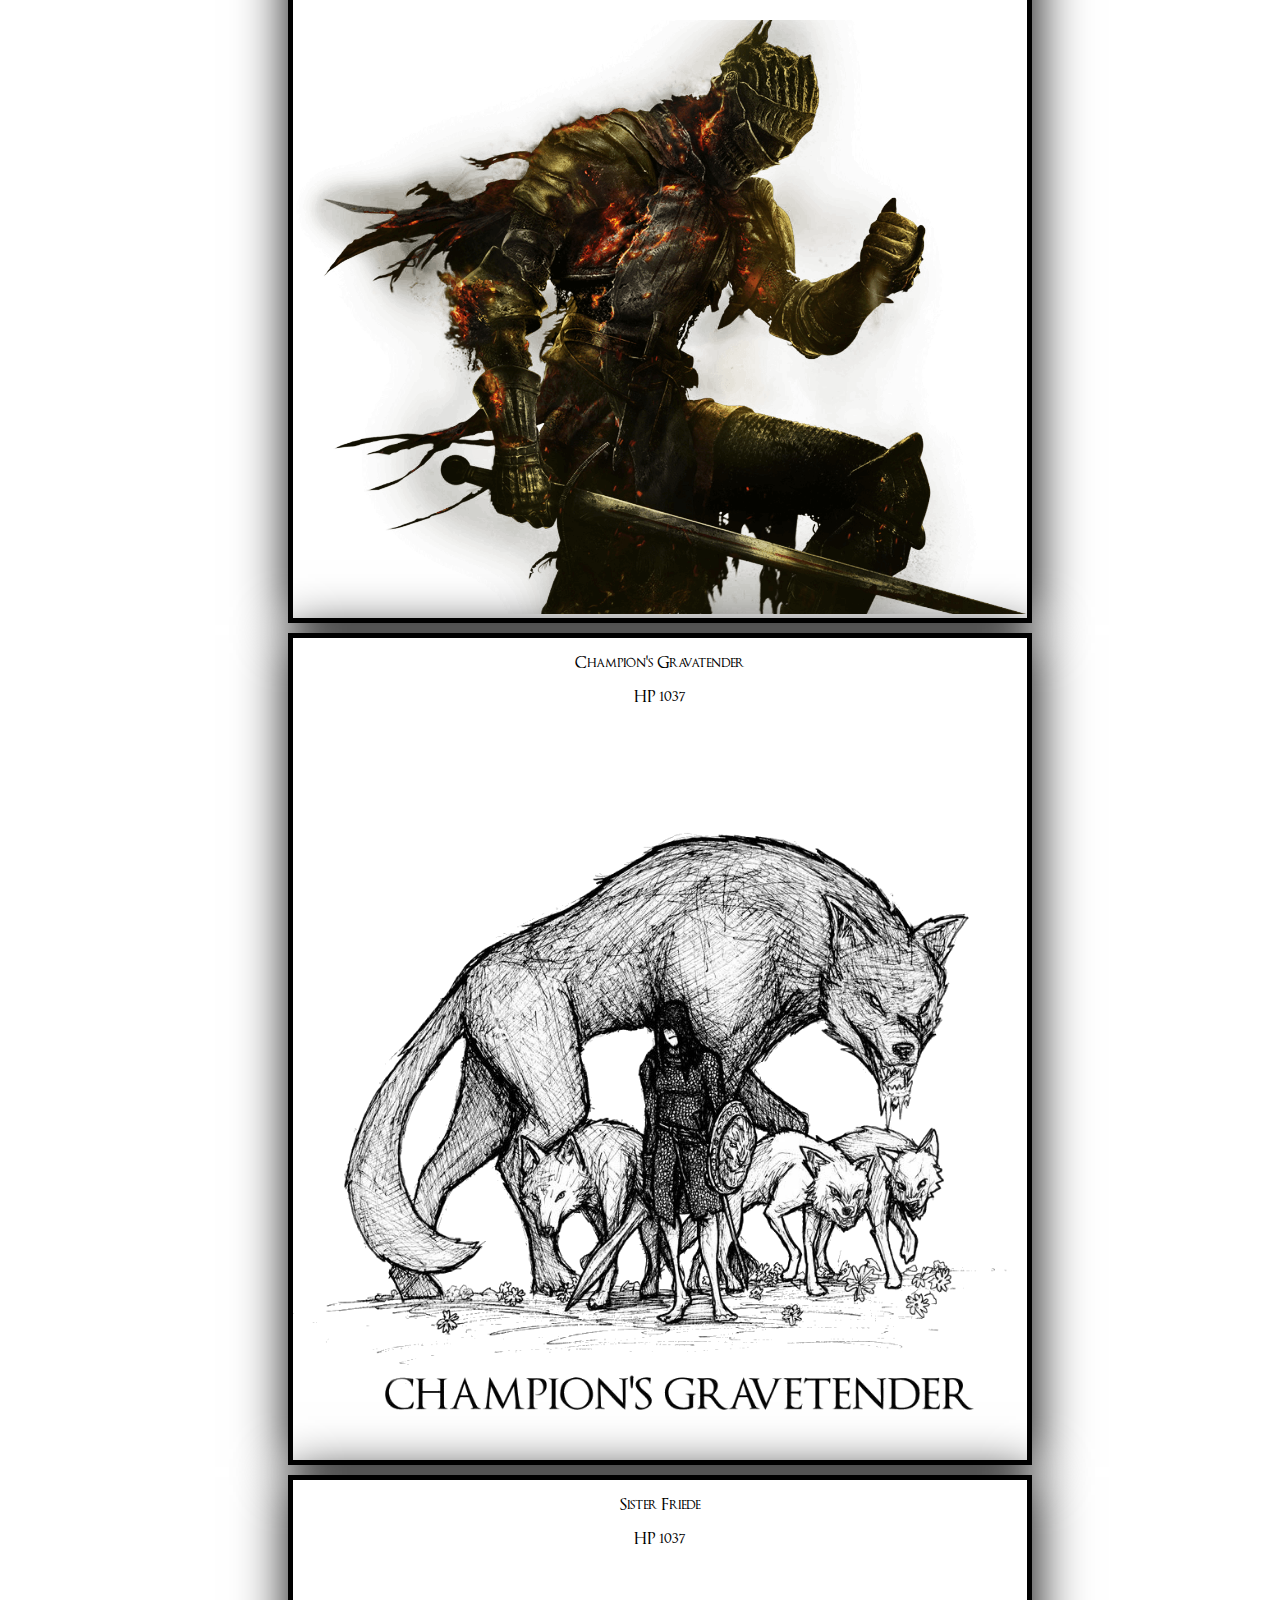
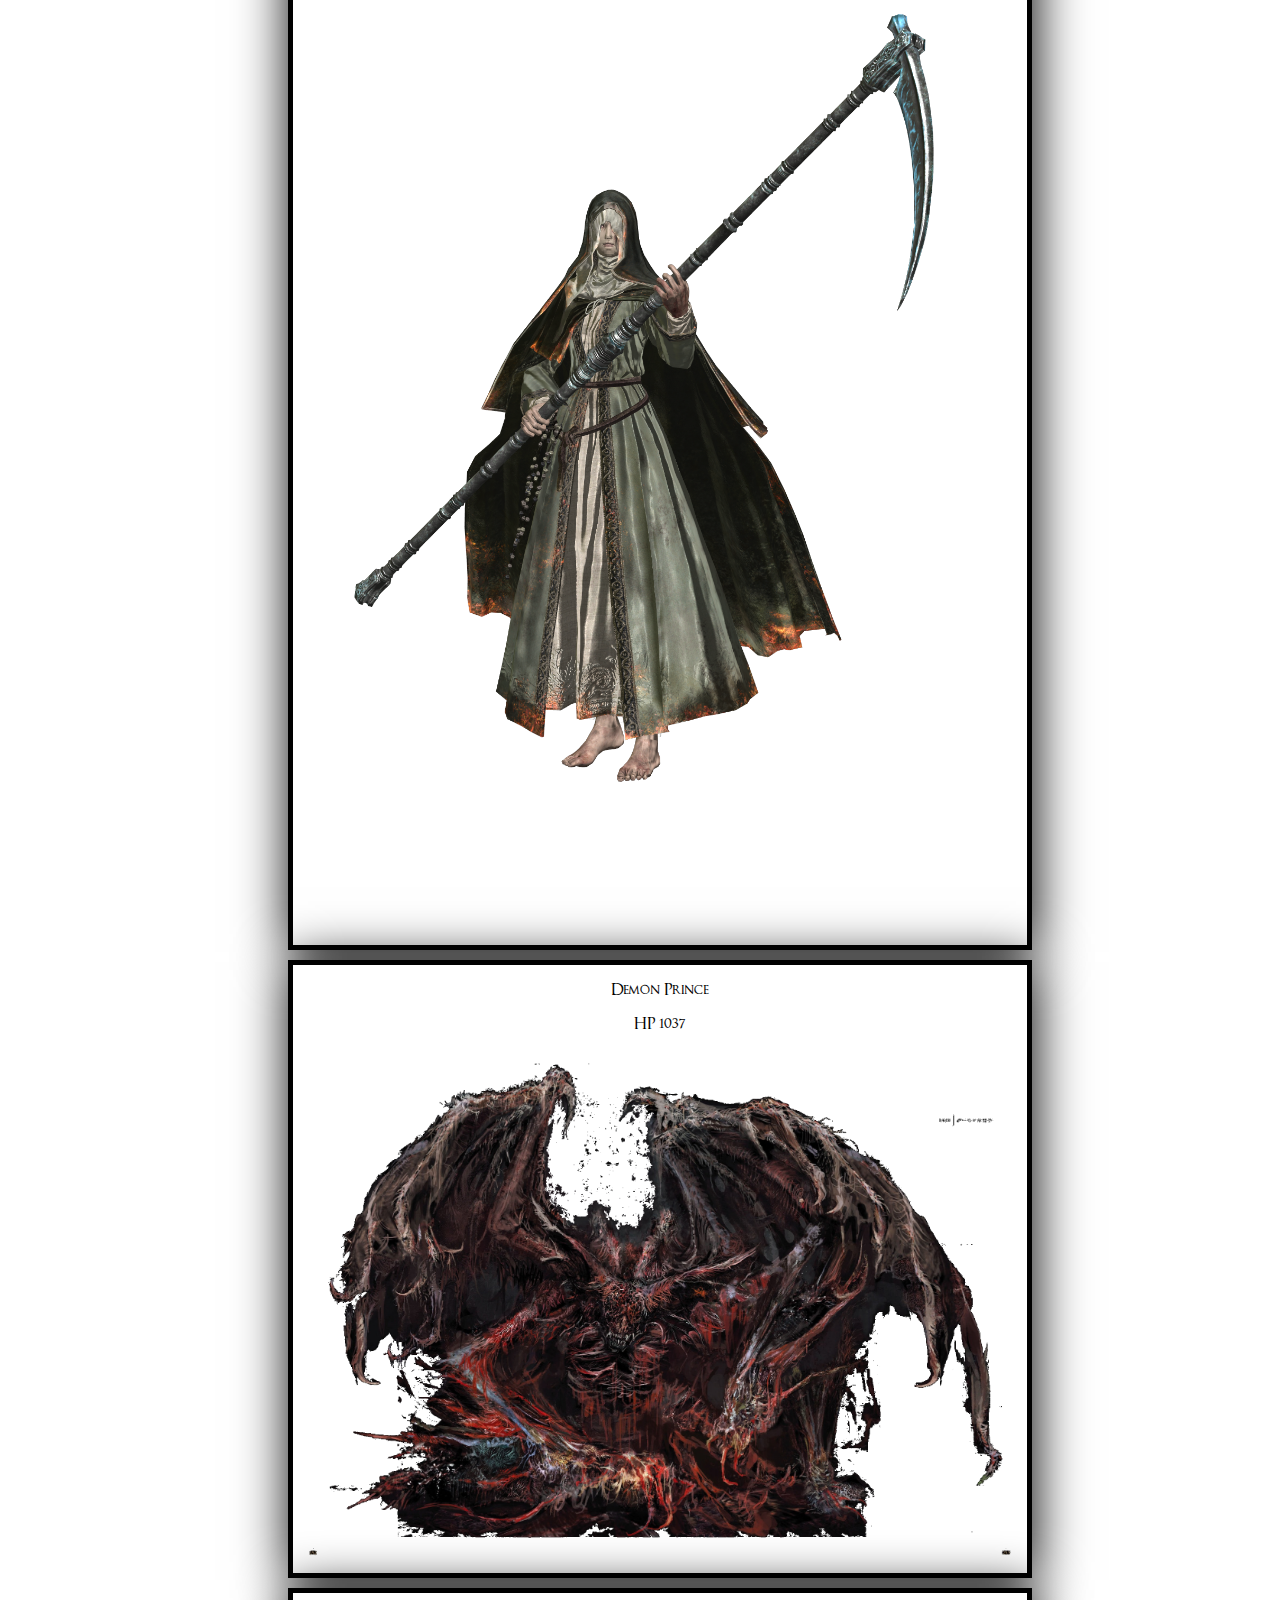
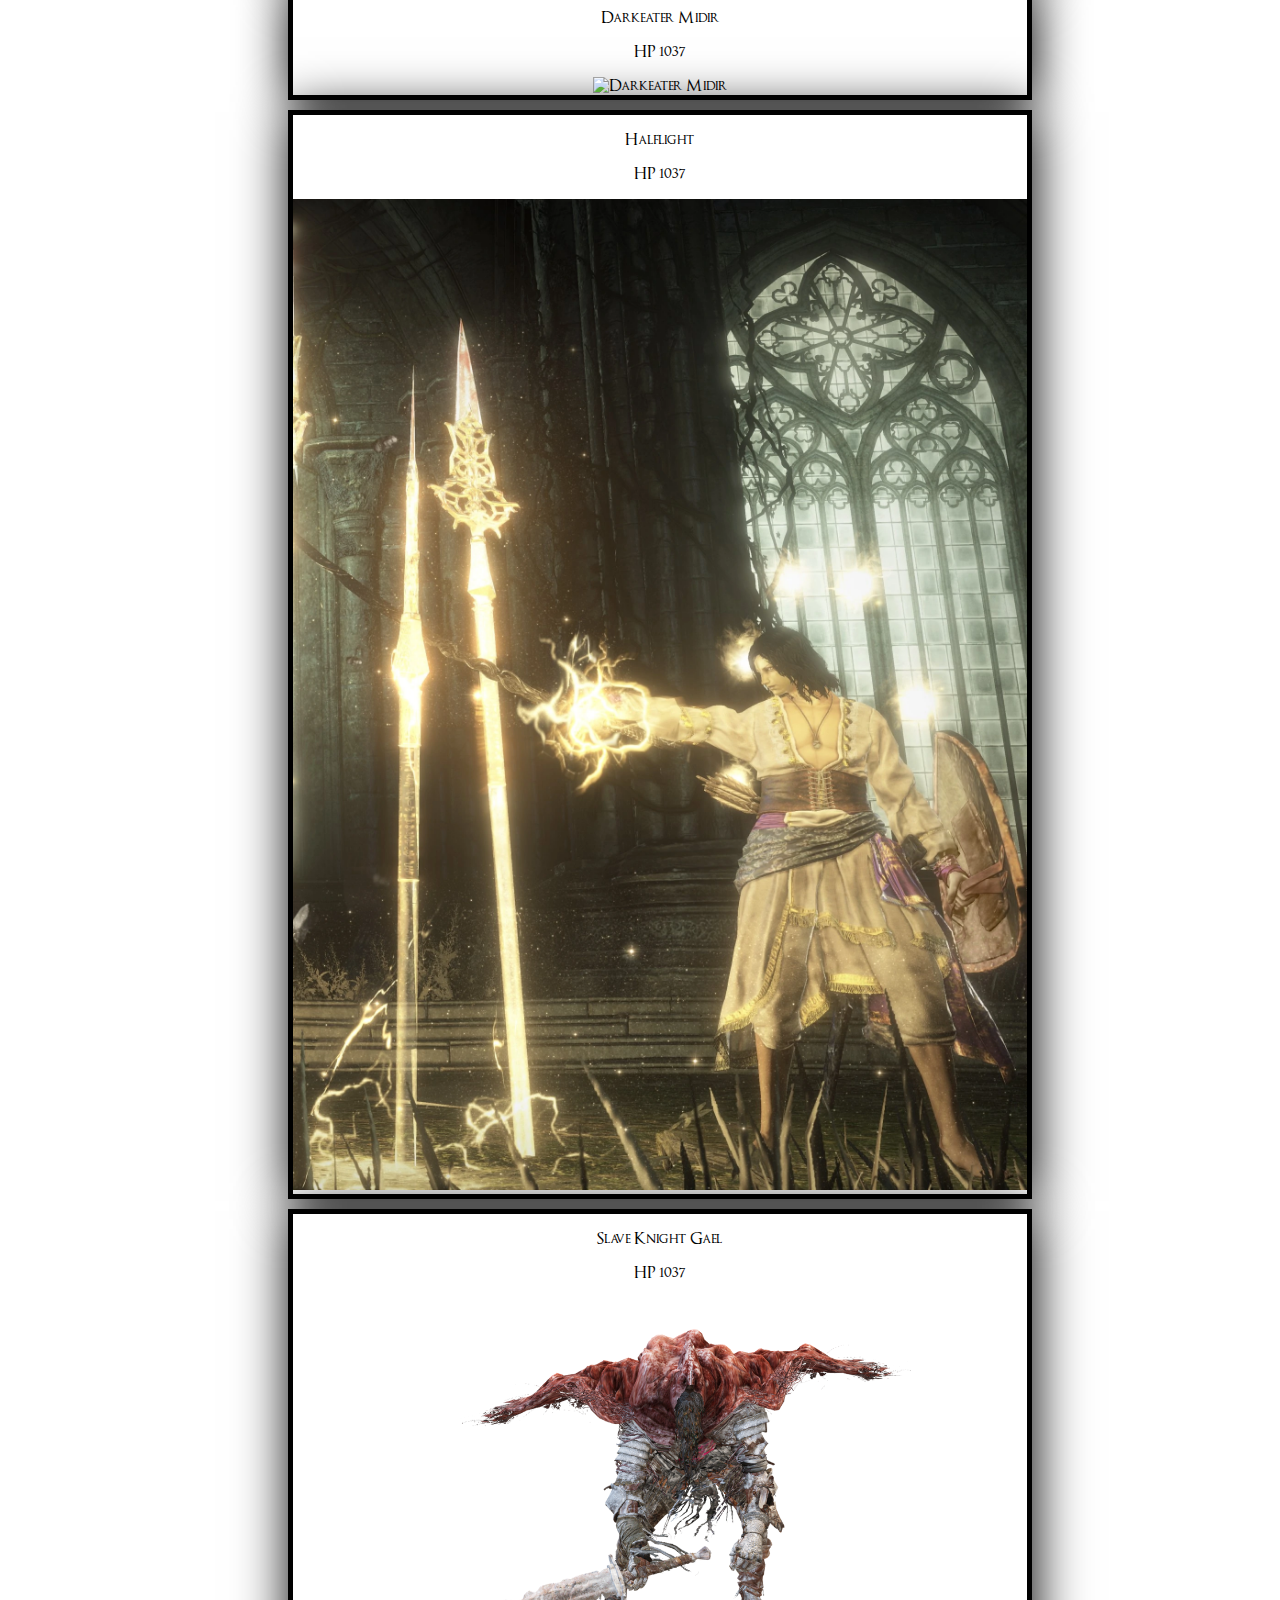
==== commit 9190cf41: "Css card" ====
--- a/pastahtml/index.html
+++ b/pastahtml/index.html
@@ -23,77 +23,79 @@
 <ul type="none">
     <li>
         <div class="Bosses">
-            <p class="header">
-                <span class="bossname">
-                    Iudex Gundyr
-                </span>
-                <br> 
-                <span class="health">
-                    HP 1037
-                </span>
-                <span class="souls">
-                    SOULS 3000
-                </span>
-            </p>
-        <img src="imagens/Iudex_gundyr.png" alt="Iudex Gundyr" class="Boss">
-        <div class="descrição">
-            <p>Iudex Gundyr é um grande humanóide vestido com armadura pesada e ataca o jogador usando uma grande alabarda. Os jogadores encontrarão uma espada fincada em seu peito quando o encontram pela primeira vez. Depois de seu hp ser reduzido a um certo limite, uma massa negra gigante emerge de seu pescoço que lhe dá acesso a ataques adicionais. Este chefe não é opcional e o jogador terá que enfrentá-lo para ter acesso ao Santuário Firelink.</p>
-        </div>
-   <div class="descriçãobasíca">  
-            <div class="menufraqueza">
-                <div class="fraquezas">
-                    Fraquezas :
+            <div class="fundo">
+                <p class="header">
+                    <span class="bossname">
+                        Iudex Gundyr
+                    </span>
+                    <br>
+                    <span class="health">
+                        HP 1037
+                    </span>
+                    <span class="souls">
+                        SOULS 3000
+                    </span>
+                </p>
+                        <img src="imagens/Iudex_gundyr.png" alt="Iudex Gundyr" class="Boss">
+                        <div class="descrição">
+                <p>Iudex Gundyr é um grande humanóide vestido com armadura pesada e ataca o jogador usando uma grande alabarda. Os jogadores encontrarão uma espada fincada em seu peito quando o encontram pela primeira vez. Depois de seu hp ser reduzido a um certo limite, uma massa negra gigante emerge de seu pescoço que lhe dá acesso a ataques adicionais. Este chefe não é opcional e o jogador terá que enfrentá-lo para ter acesso ao Santuário Firelink.</p>
+                        </div>
+                   <div class="descriçãobasíca">
+                <div class="menufraqueza">
+                    <div class="fraquezas">
+                        Fraquezas :
+                    </div>
+                 <ul type="none">
+                       <li>
+                        <img src="imagens/strike-indent.jpg" style="width: 13px;">
+                        Strike
+                    </li>
+                       <li>
+                        <img src="imagens/lightning-indent.png">
+                        Lightning
+                    </li>
+                       <li>
+                        <img src="imagens/bleed-indent.png">
+                        Bleed
+                    </li>
+                       <li>
+                        <img src="imagens/frost-indent.png">
+                        Frostbite
+                    </li>
+                       <li>
+                        <img src="imagens/fgs-indent.png">
+                        Farron GreatSwoard
+                 </li>
+                </ul>
                 </div>
-             <ul type="none">
-                   <li>
-                    <img src="imagens/strike-indent.jpg" style="width: 13px;">
-                    Strike
-                </li>
-                   <li>
-                    <img src="imagens/lightning-indent.png">
-                    Lightning
-                </li>
-                   <li>
-                    <img src="imagens/bleed-indent.png">
-                    Bleed
-                </li>
-                   <li>
-                    <img src="imagens/frost-indent.png">
-                    Frostbite
-                </li>
-                   <li>
-                    <img src="imagens/fgs-indent.png">
-                    Farron GreatSwoard
-             </li>
-            </ul>
+                <div class="menuresistencias">
+                    <div class="resistencias">
+                        Resistencias :
+                    </div>
+                 <ul type="none">
+                    <li>
+                        <img src="imagens/dark-indent.png">
+                            Dark
+                    </li>
+                 </ul>
+                </div>
+                <div class="menuimunidades">
+                    <div class="imunidades">
+                        Imunidades :
+                    </div>
+                <ul type="none">
+                    <li>
+                        <img src="imagens/poison-indent.png">
+                        Poison
+                    </li>
+                    <li>
+                        <img src="imagens/toxic-indent.png">
+                        Toxic
+                    </li>
+                </ul>
+                </div>
+                   </div>
             </div>
-            <div class="menuresistencias">
-                <div class="resistencias">
-                    Resistencias :
-                </div>
-             <ul type="none">
-                <li>
-                    <img src="imagens/dark-indent.png">
-                        Dark
-                </li>
-             </ul>
-            </div>
-            <div class="menuimunidades">
-                <div class="imunidades">
-                    Imunidades :
-                </div>
-            <ul type="none">
-                <li>
-                    <img src="imagens/poison-indent.png">
-                    Poison
-                </li>
-                <li>
-                    <img src="imagens/toxic-indent.png">
-                    Toxic
-                </li>
-            </ul>
-            </div>
-   </div>
     </div>
     </li>
     <li>
--- a/pastahtml/estilo/style.css
+++ b/pastahtml/estilo/style.css
@@ -30,11 +30,14 @@
     margin: auto;
 }
 div.Bosses{
+    border: 5px solid black;
+    padding: 0px;
     text-align: center;
     max-width: 60%;
     margin: 10px auto;
     background-color: white;
     display: block;
+    box-shadow: 2px 2px 50px black;
 
 }
 img.seta{
@@ -44,7 +47,7 @@
     transform: scaleX(-1);
 }
 p.header{
-
+margin: 0px;
 }
 p.header > span.bossname{
     display: block;
@@ -115,4 +118,20 @@
 }
 div.menuimunidades > ul{
     columns: 2;
+}
+div.descrição{
+    background-color:  rgb(206, 206, 206);
+}
+div.descrição>p{
+    margin-bottom: 0px;
+}
+div.descriçãobasíca{
+    background-color: rgb(206, 206, 206);
+}
+div.fundo{
+    background-image: url(../imagens/background2.jpg);
+    background-position: center center;
+    background-repeat: no-repeat;
+    background-size: cover;
+    background-attachment: fixed;
 }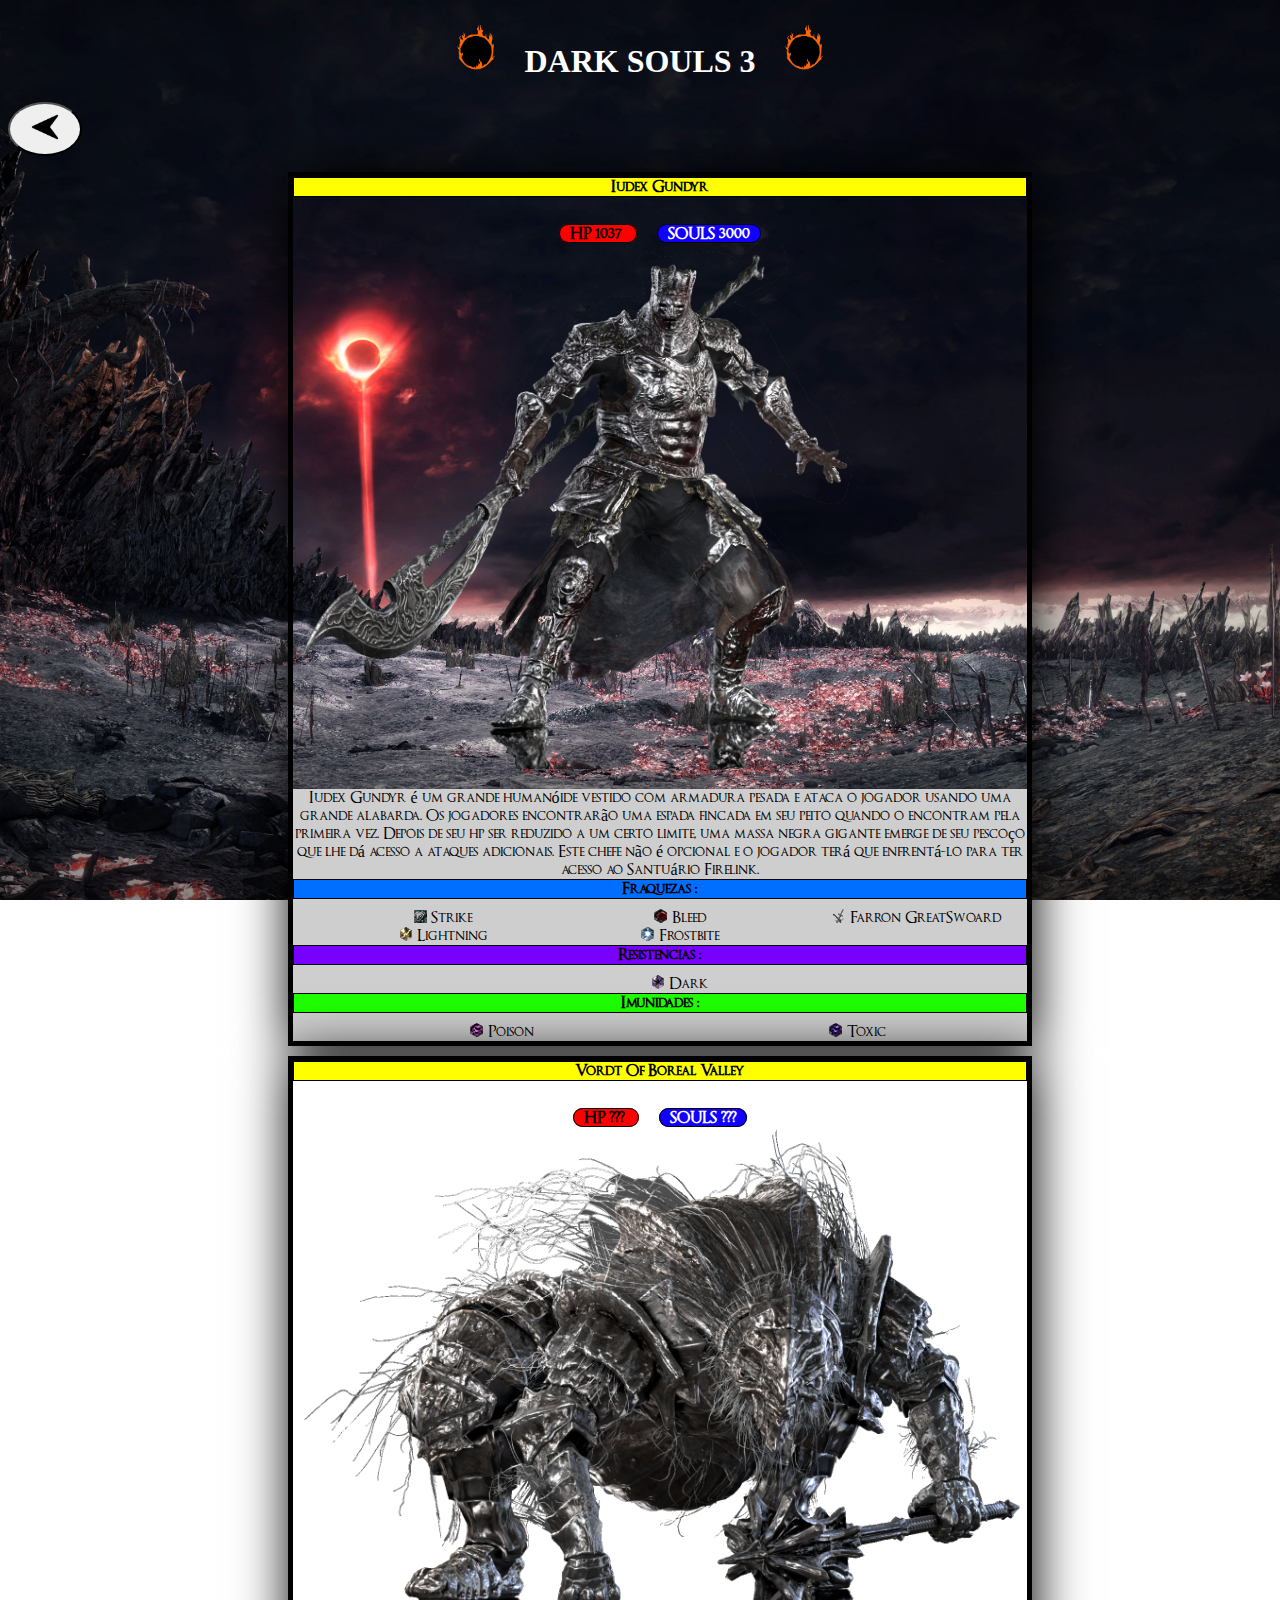
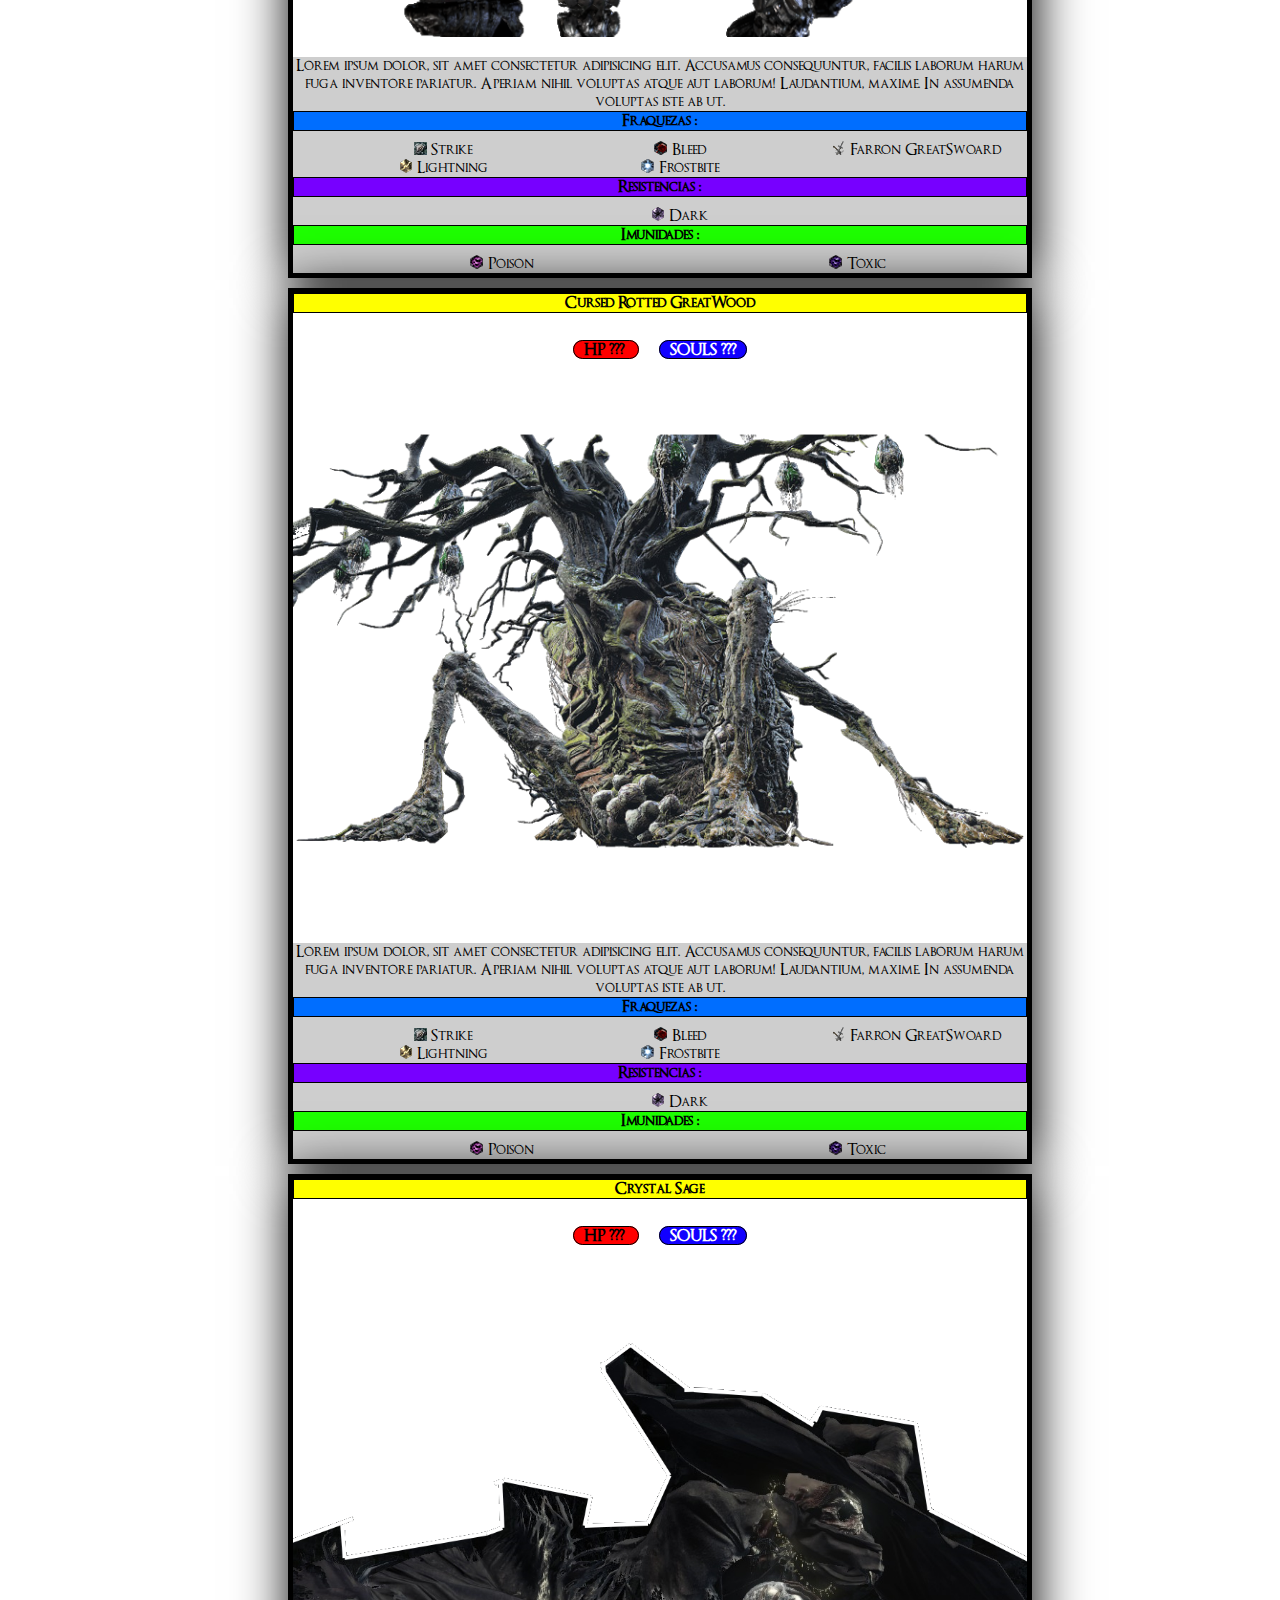
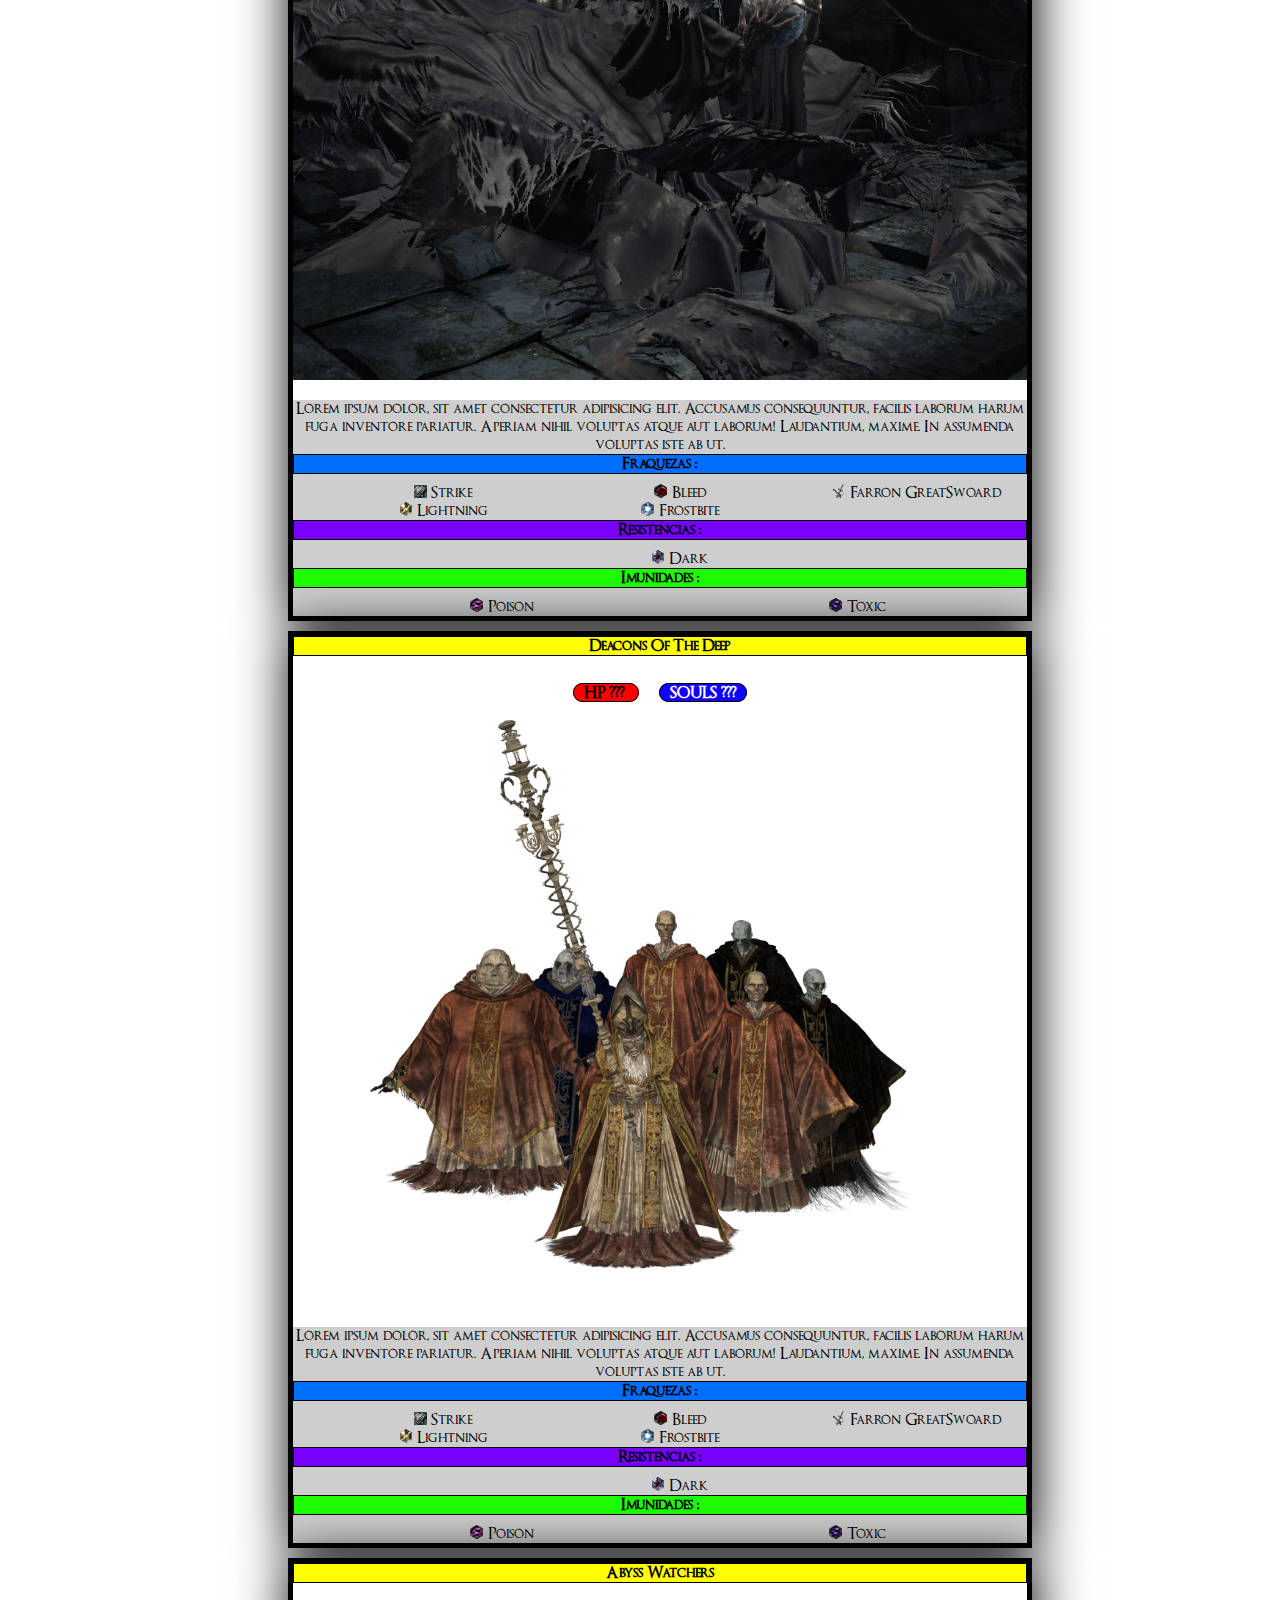
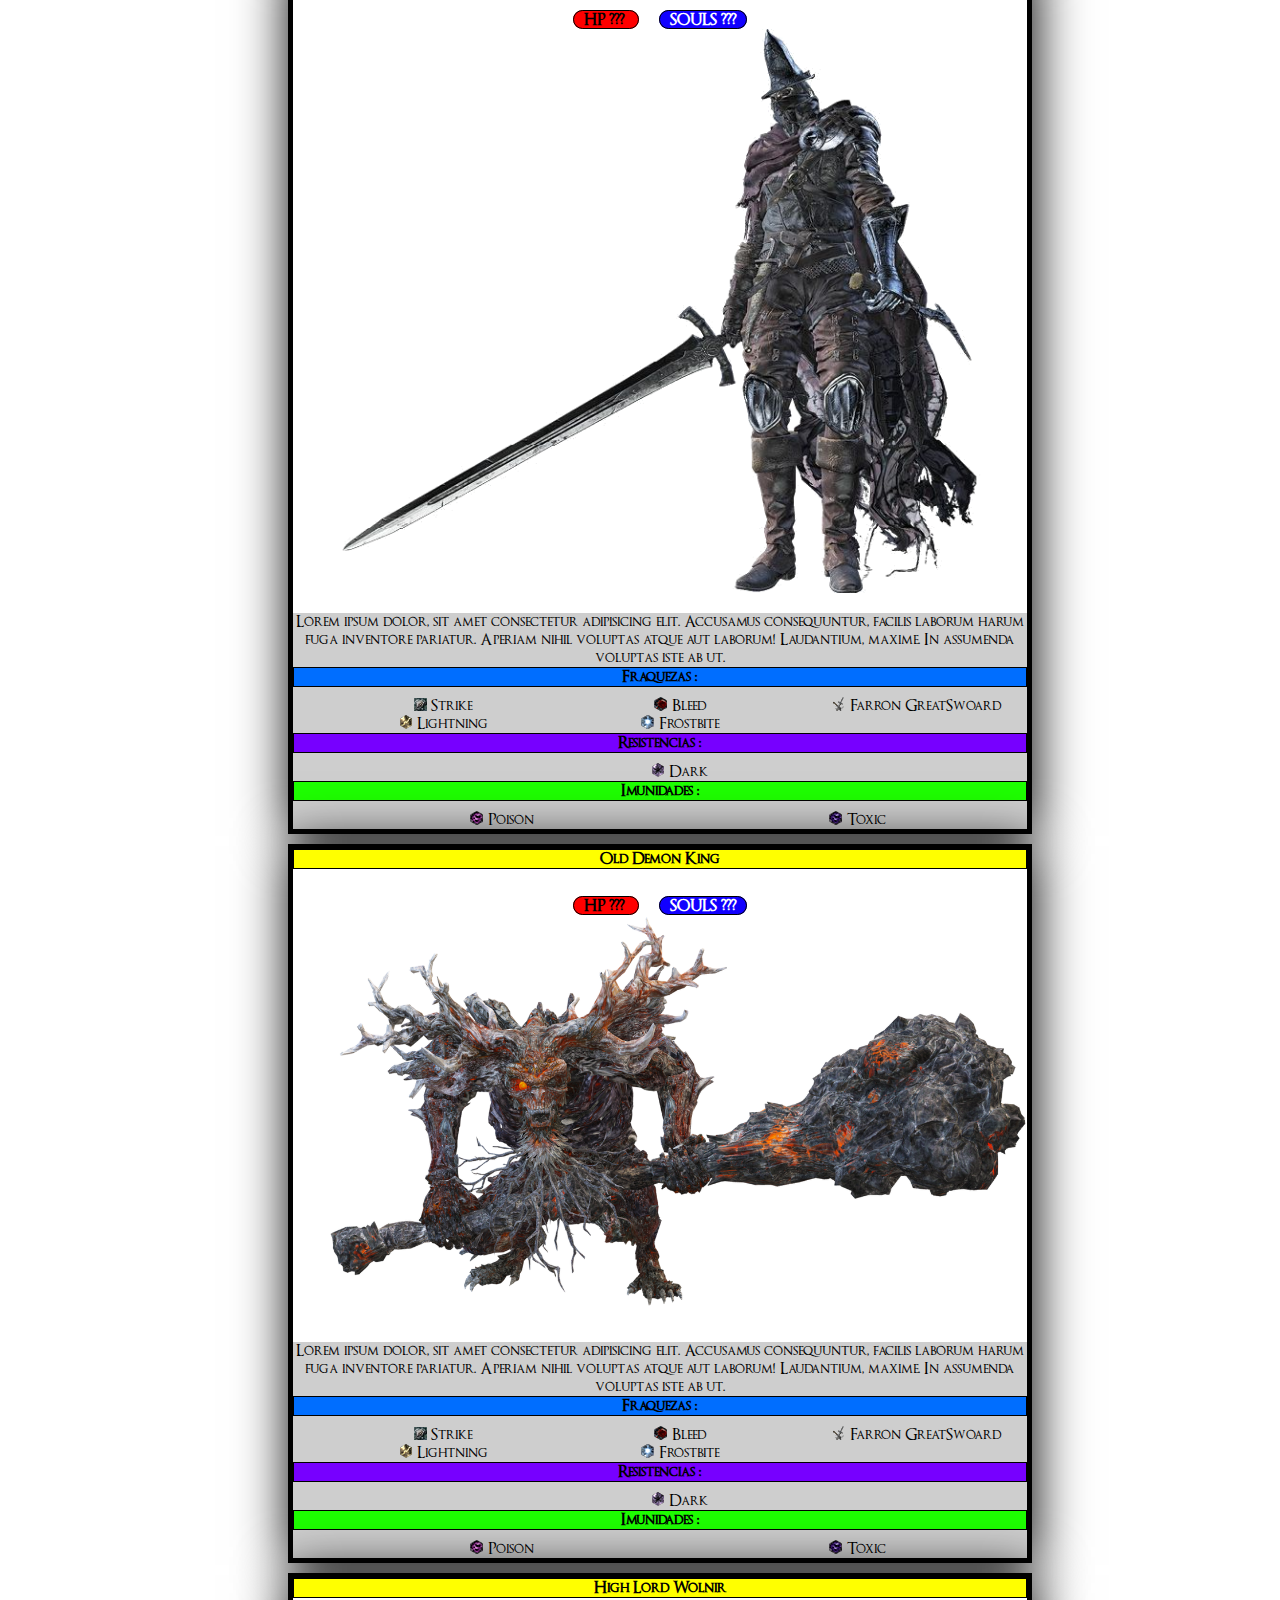
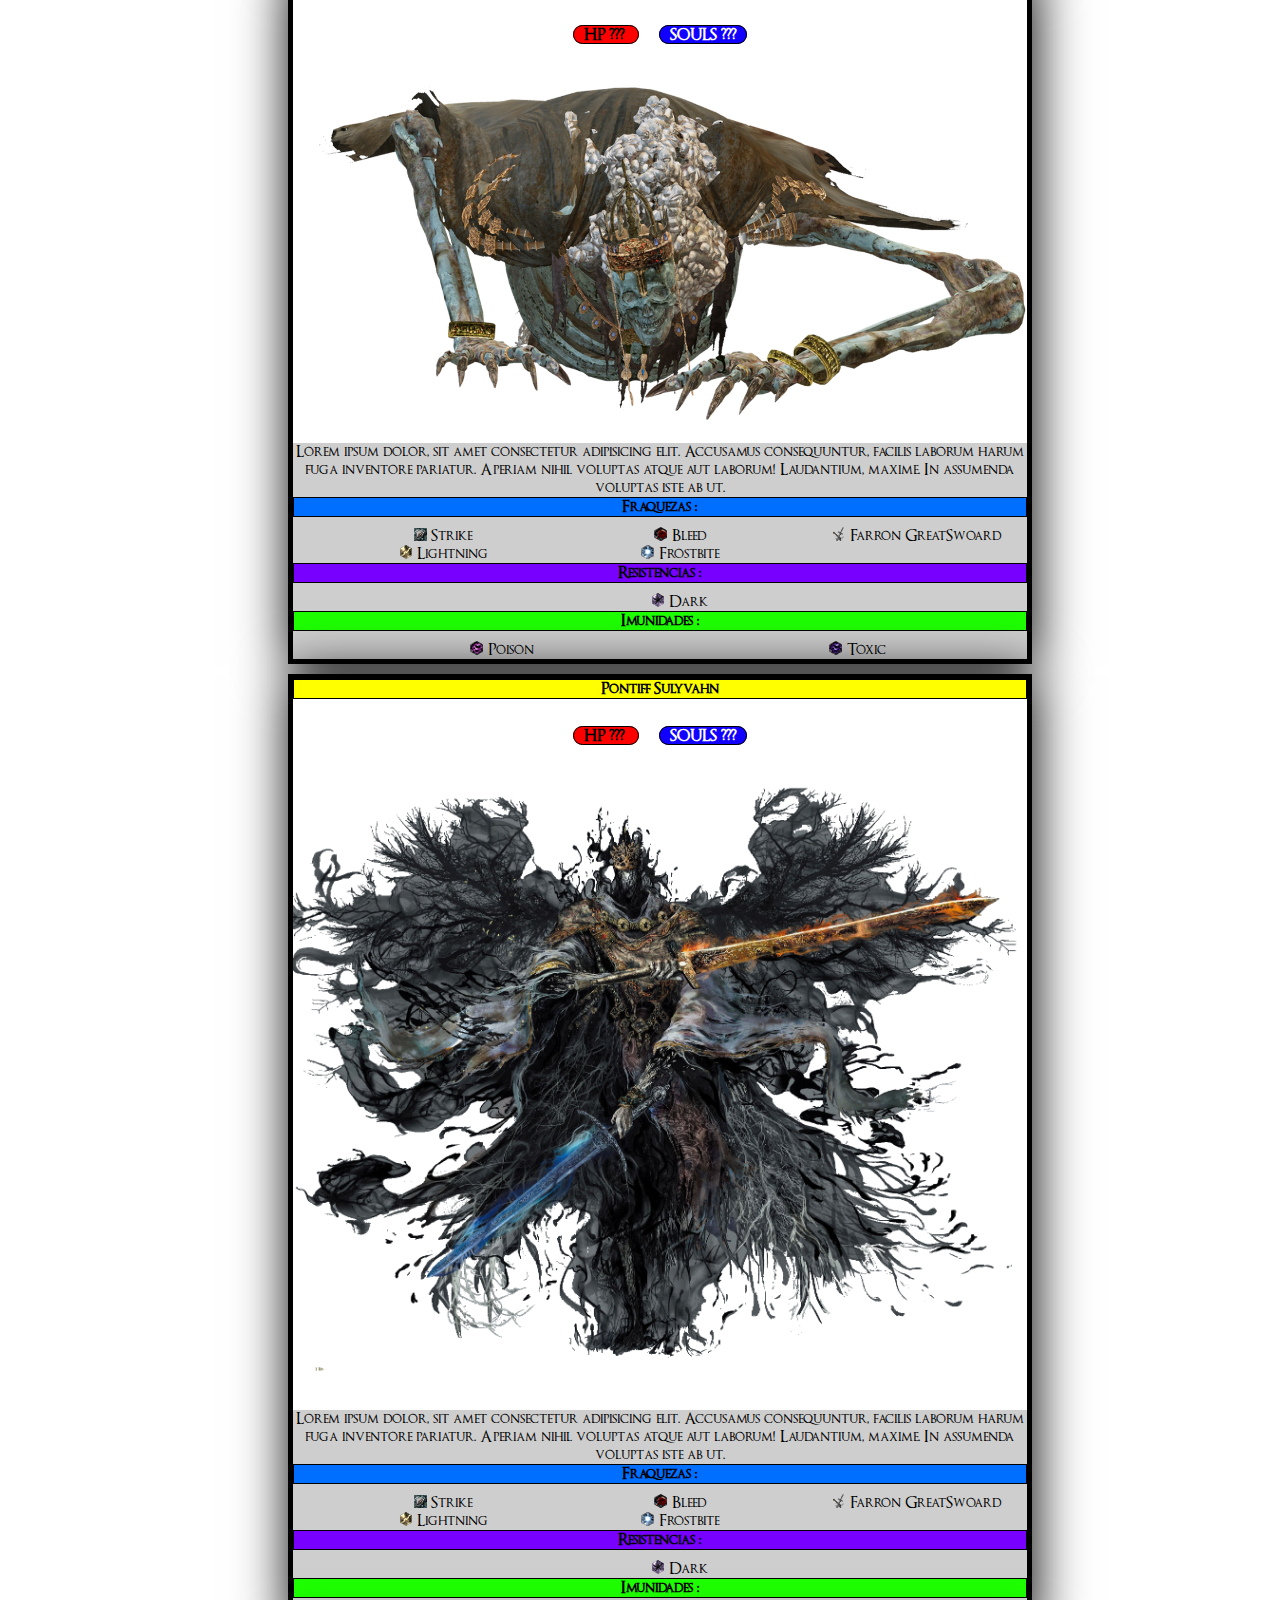
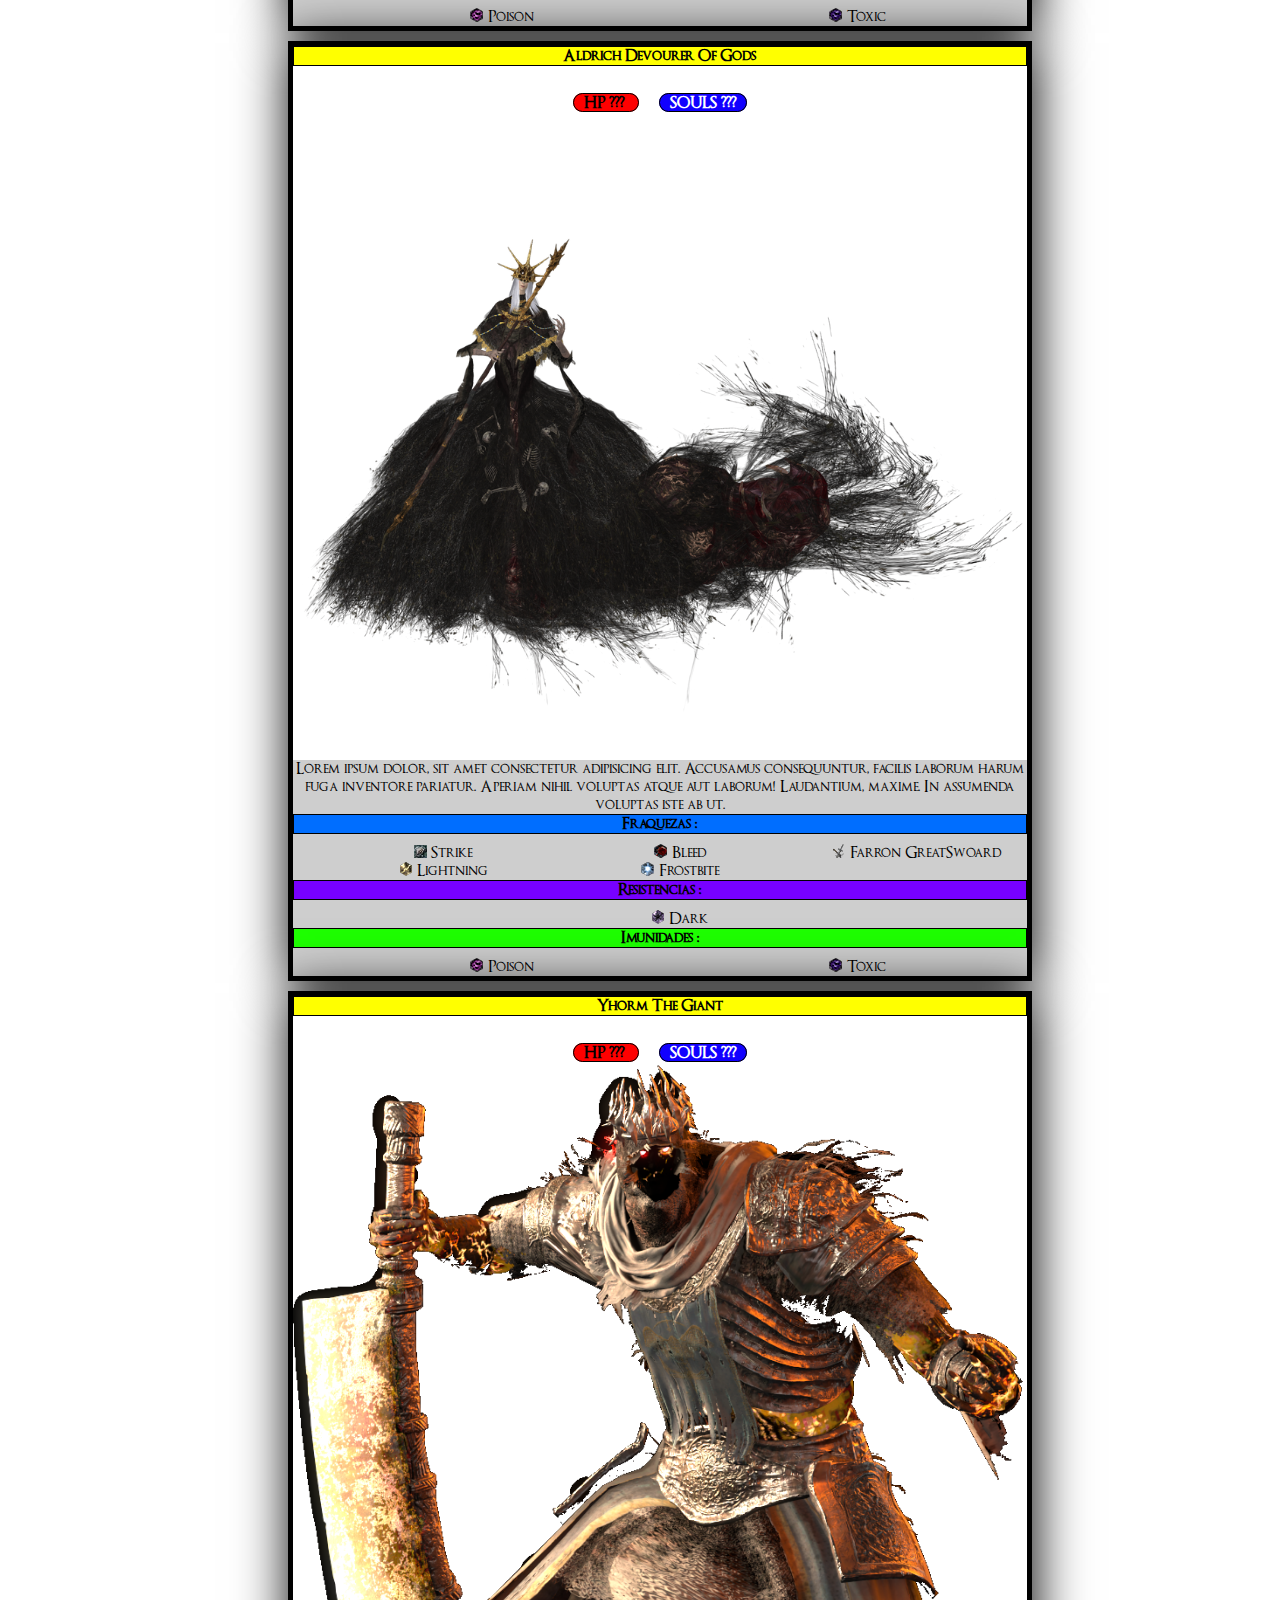
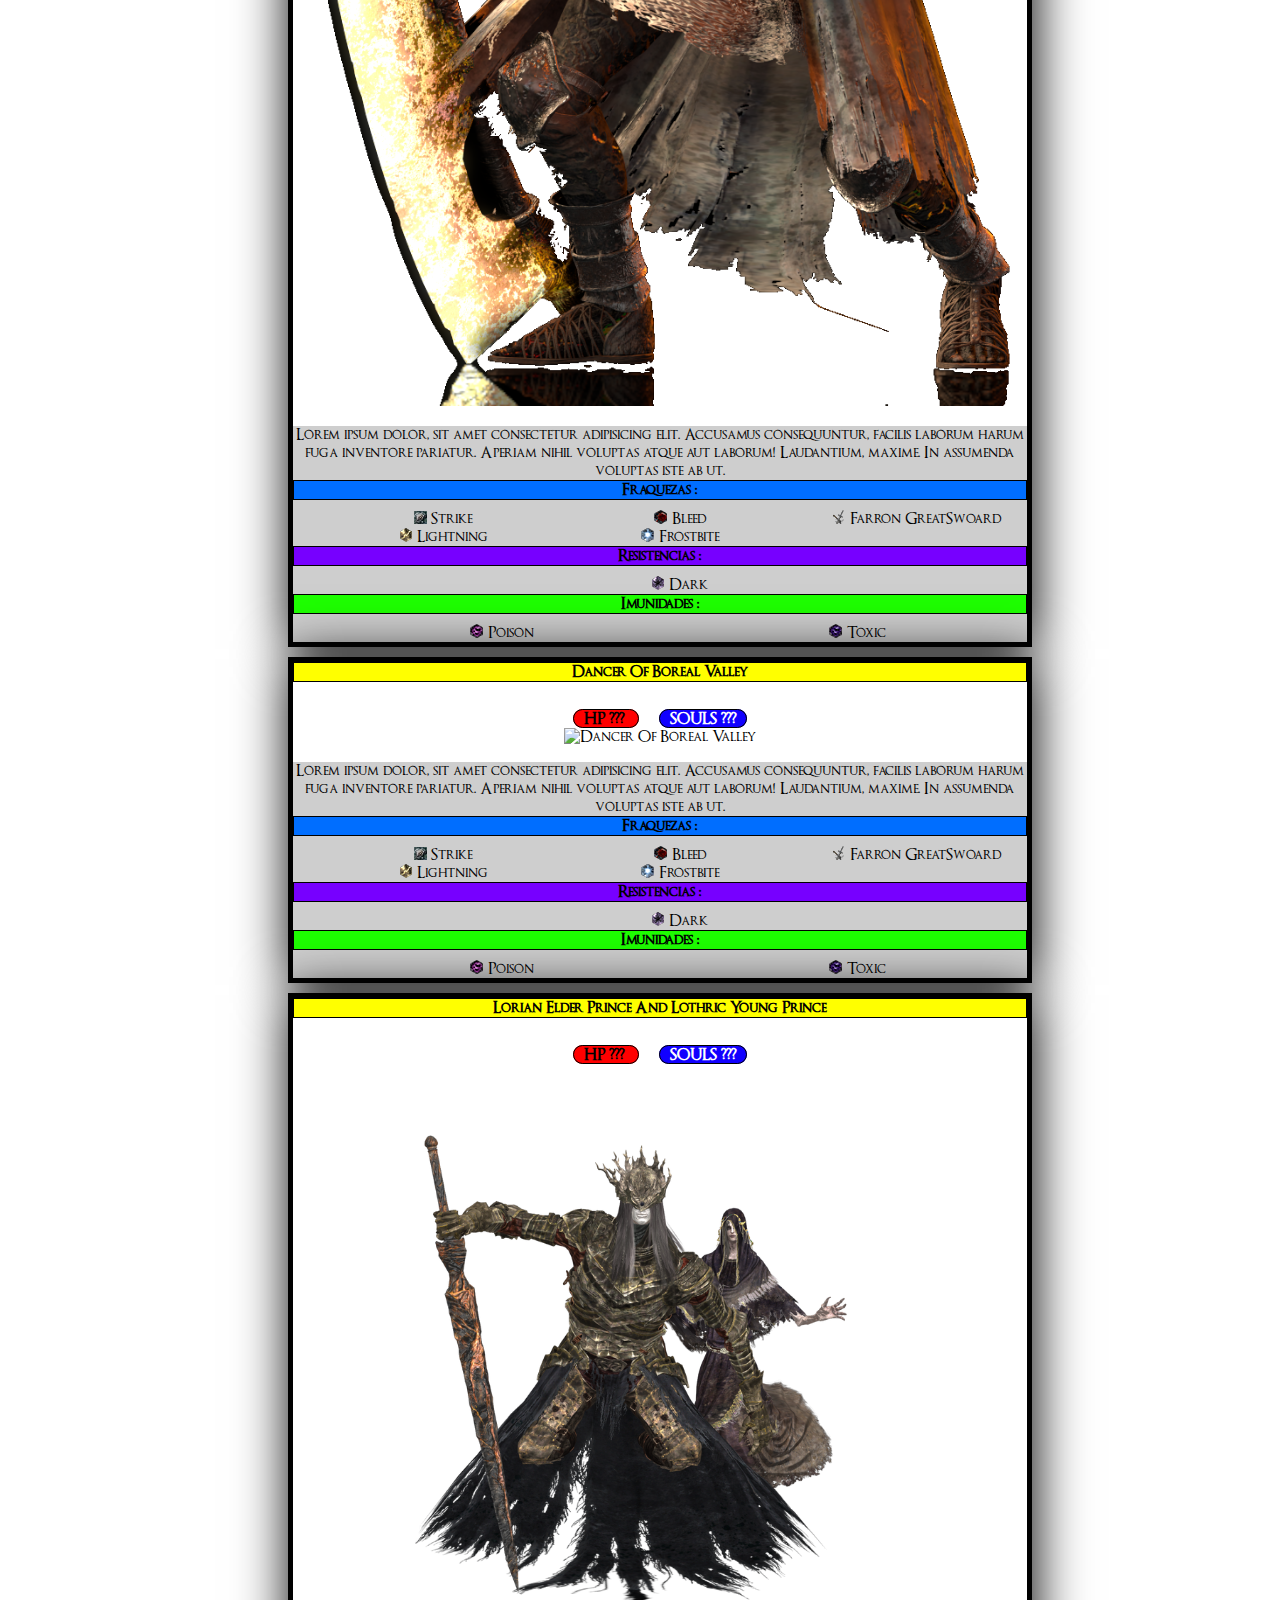
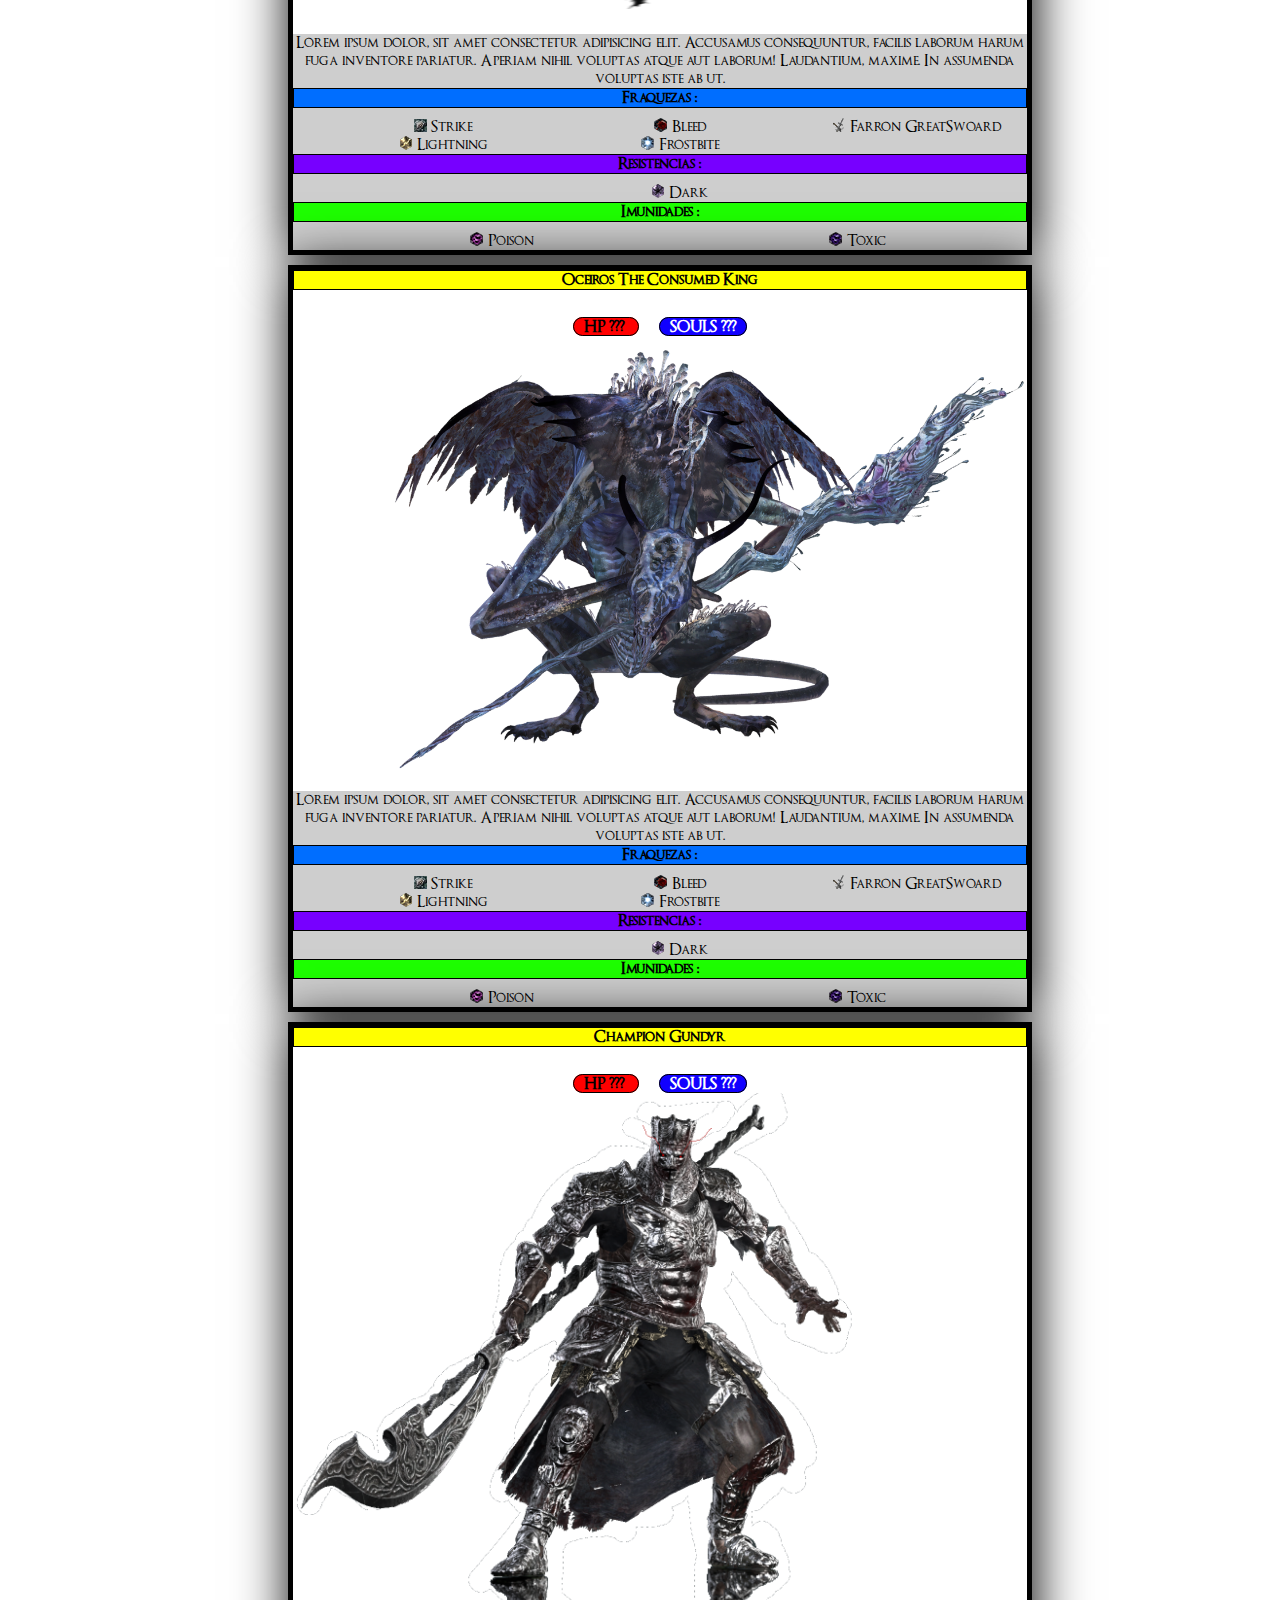
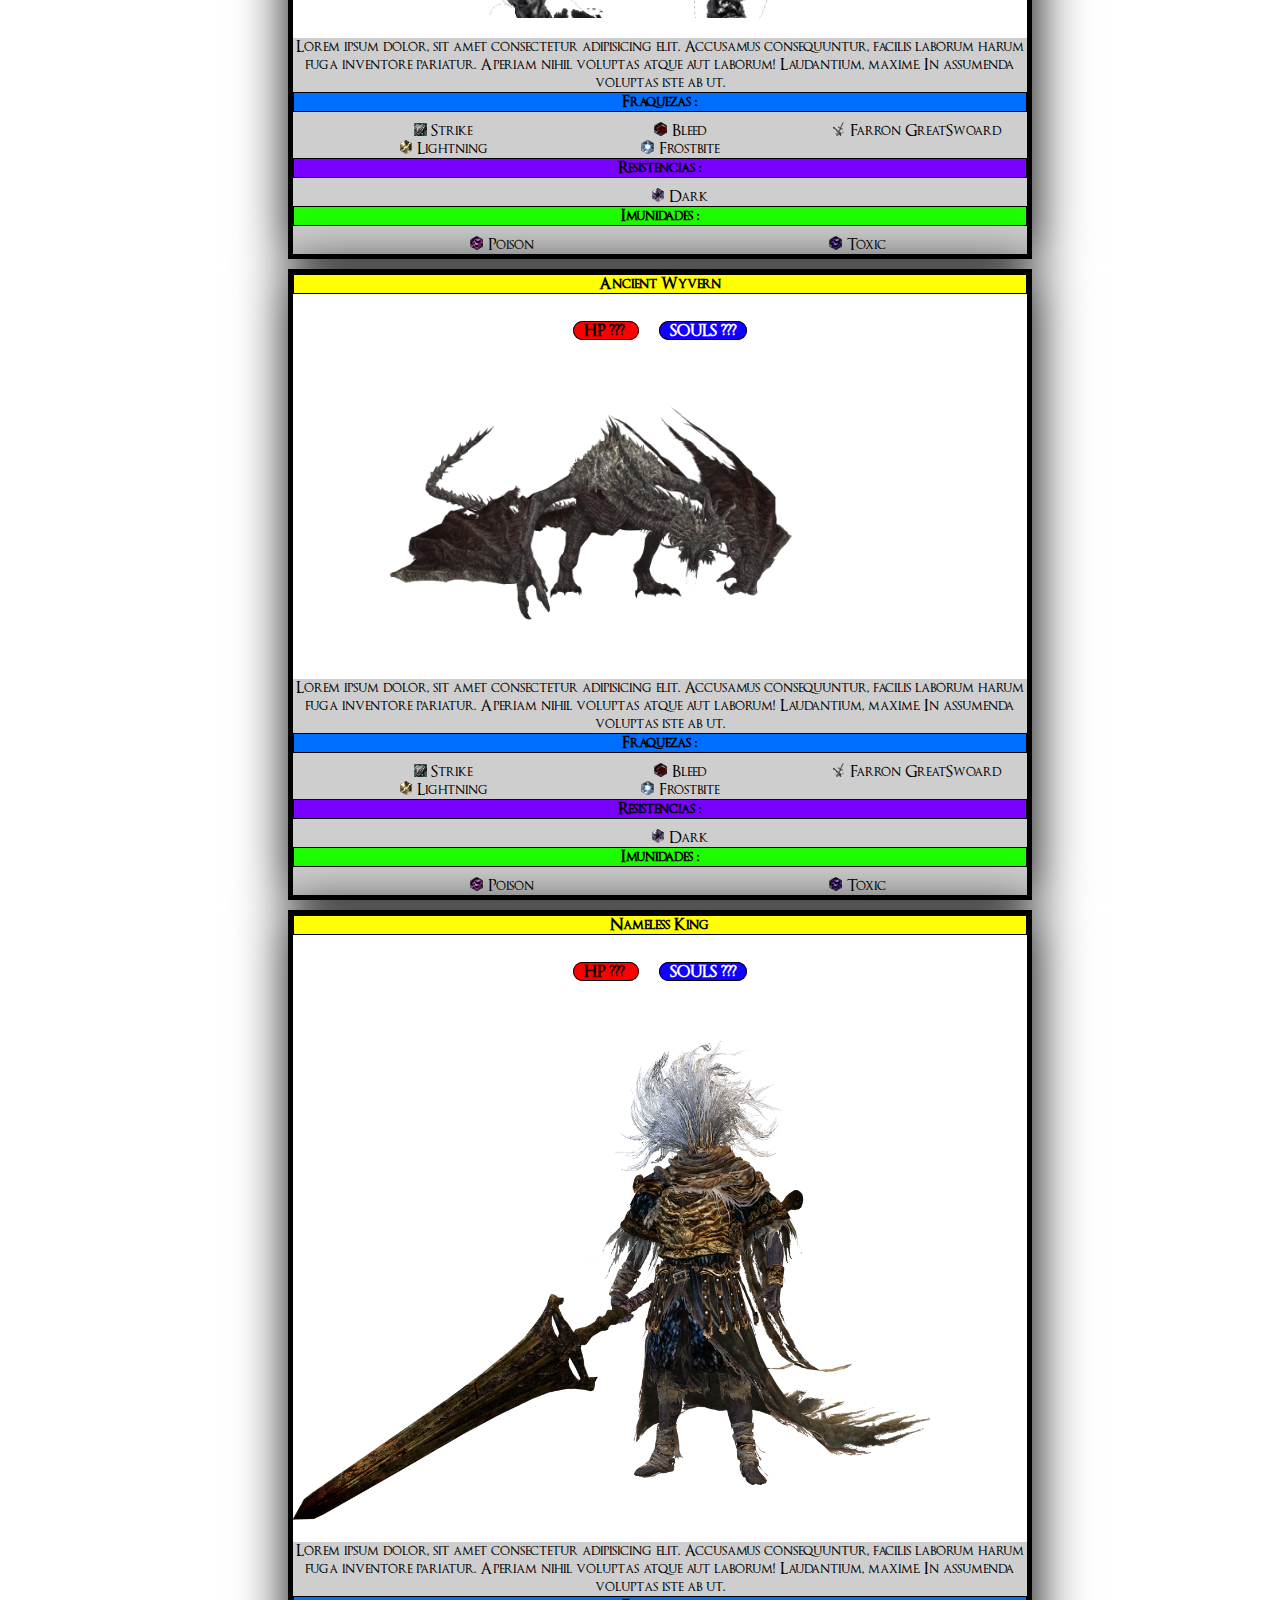
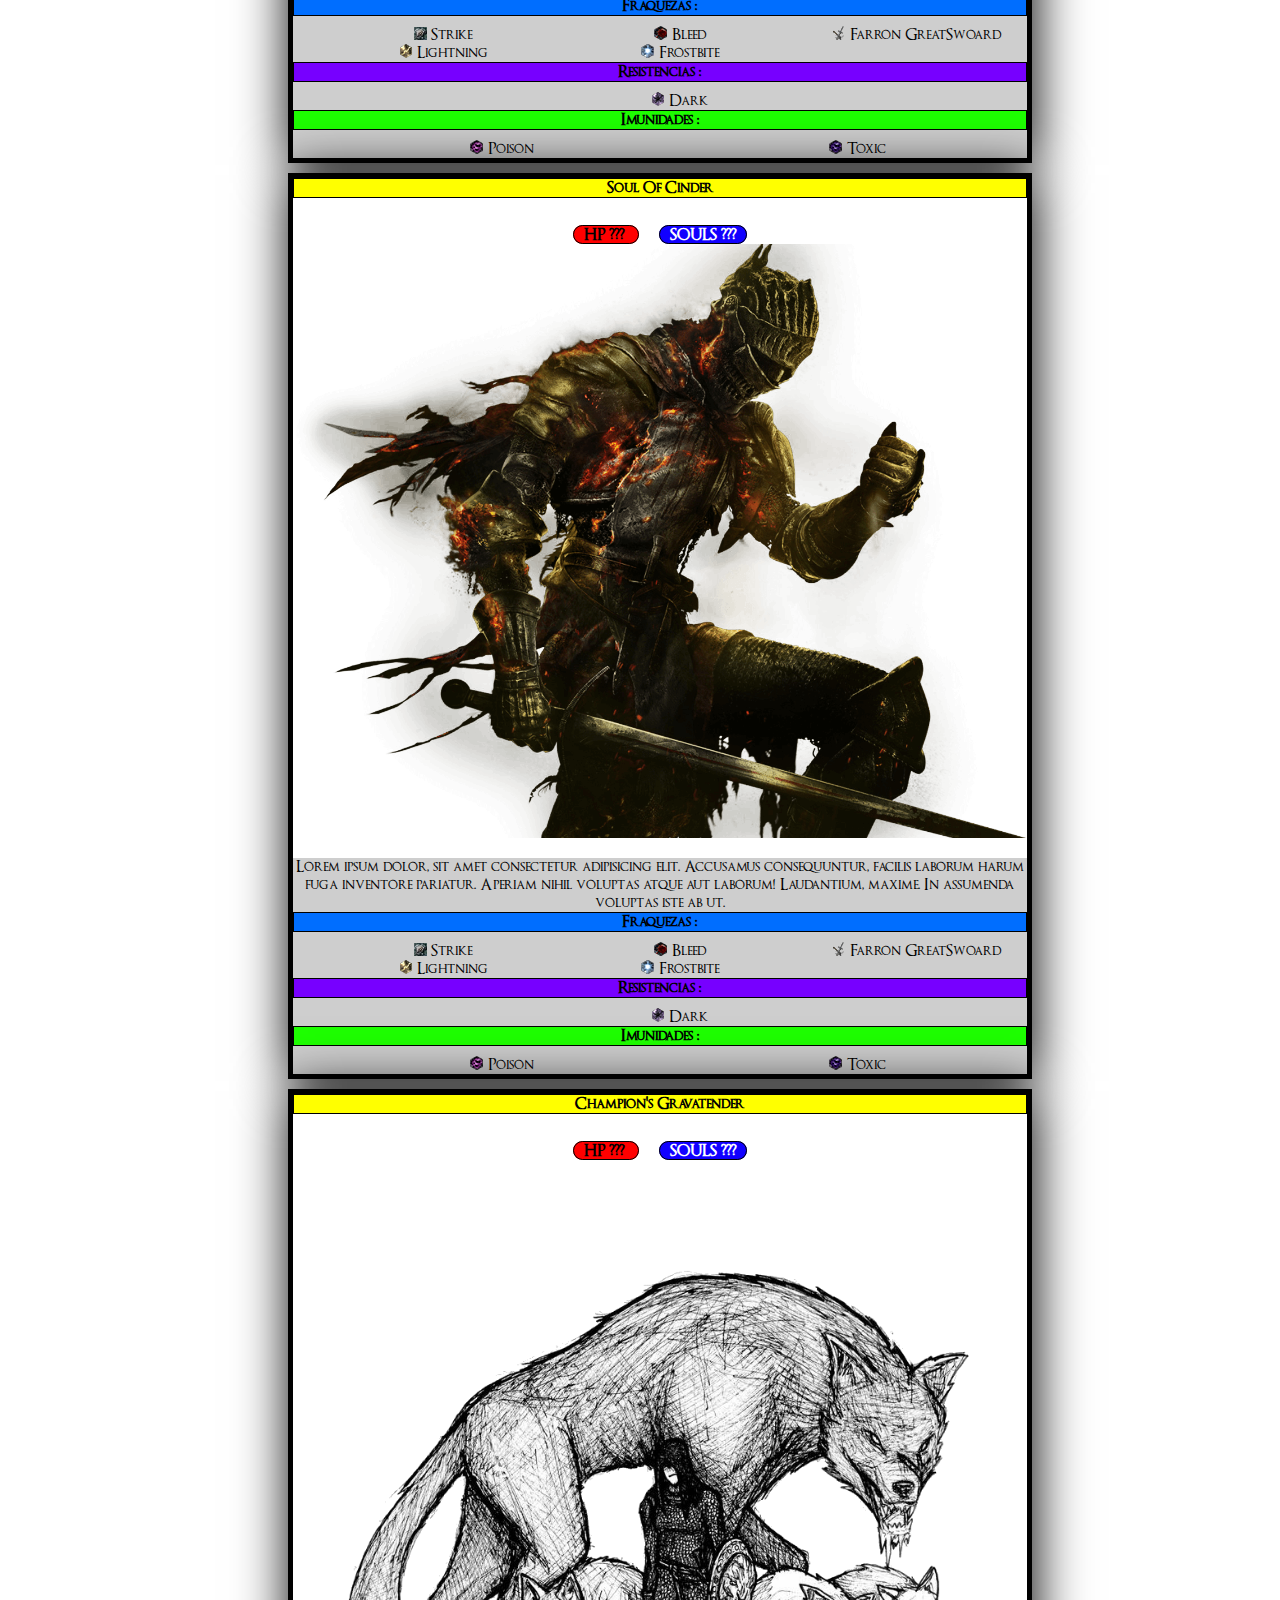
==== commit b32ded56: "css card, footer" ====
--- a/pastahtml/index.html
+++ b/pastahtml/index.html
@@ -8,7 +8,6 @@
     <link rel="stylesheet" href="estilo/style.css">
 </head>
 <body>
-    <!--COLOCAR FONTE DE DARK SOULS 3-->
     <header>
         <h1>
             <img src="imagens/MarcaHollow.png" alt="Sinal_hollow" class="imagemheader">
@@ -17,8 +16,8 @@
         </h1>
     </header>
     <section>
-        <button>
-            <img src="imagens/seta.png" alt="Seta" class="seta" id="voltar">
+        <button id="voltar">
+            <img src="imagens/seta.png" alt="Seta" class="seta" id="voltar" >
         </button>
 <ul type="none">
     <li>
@@ -100,148 +99,1822 @@
     </li>
     <li>
         <div class="Bosses">
-            <p class="bossname">Vordt Of Boreal Valley</p> <p class="health">HP 1037</p>
-        <img src="imagens/Vordt_of_boreal_valley.png" alt="Vordt Of Boreal Valley" class="Boss">
+            <div class="fundo">
+                <p class="header">
+                    <span class="bossname">
+                        Vordt Of Boreal Valley
+                    </span>
+                    <br>
+                    <span class="health">
+                        HP ???
+                    </span>
+                    <span class="souls">
+                        SOULS ???
+                    </span>
+                </p>
+                        <img src="imagens/Vordt_of_boreal_valley.png" alt="Vordt Of Boreal Valley" class="Boss">
+                        <div class="descrição">
+                <p>Lorem ipsum dolor, sit amet consectetur adipisicing elit. Accusamus consequuntur, facilis laborum harum fuga inventore pariatur. Aperiam nihil voluptas atque aut laborum! Laudantium, maxime. In assumenda voluptas iste ab ut.</p>
+                        </div>
+                   <div class="descriçãobasíca">
+                <div class="menufraqueza">
+                    <div class="fraquezas">
+                        Fraquezas :
+                    </div>
+                 <ul type="none">
+                       <li>
+                        <img src="imagens/strike-indent.jpg" style="width: 13px;">
+                        Strike
+                    </li>
+                       <li>
+                        <img src="imagens/lightning-indent.png">
+                        Lightning
+                    </li>
+                       <li>
+                        <img src="imagens/bleed-indent.png">
+                        Bleed
+                    </li>
+                       <li>
+                        <img src="imagens/frost-indent.png">
+                        Frostbite
+                    </li>
+                       <li>
+                        <img src="imagens/fgs-indent.png">
+                        Farron GreatSwoard
+                 </li>
+                </ul>
+                </div>
+                <div class="menuresistencias">
+                    <div class="resistencias">
+                        Resistencias :
+                    </div>
+                 <ul type="none">
+                    <li>
+                        <img src="imagens/dark-indent.png">
+                            Dark
+                    </li>
+                 </ul>
+                </div>
+                <div class="menuimunidades">
+                    <div class="imunidades">
+                        Imunidades :
+                    </div>
+                <ul type="none">
+                    <li>
+                        <img src="imagens/poison-indent.png">
+                        Poison
+                    </li>
+                    <li>
+                        <img src="imagens/toxic-indent.png">
+                        Toxic
+                    </li>
+                </ul>
+                </div>
+                   </div>
+            </div>
     </div>
-    <li>
-        <div class="Bosses">
-            <p class="bossname">Cursed Rotted GreatWood</p> <p class="health">HP 1037</p>
-        <img src="imagens/Cursed_rotted_greatwood.png" alt="Cursed Rotted GreatWood" class="Boss">
+    </li>
+    <li>
+        <div class="Bosses">
+            <div class="fundo">
+                <p class="header">
+                    <span class="bossname">
+                        Cursed Rotted GreatWood
+                    </span>
+                    <br>
+                    <span class="health">
+                        HP ???
+                    </span>
+                    <span class="souls">
+                        SOULS ???
+                    </span>
+                </p>
+                <img src="imagens/Cursed_rotted_greatwood.png" alt="Cursed Rotted GreatWood" class="Boss">
+                        <div class="descrição">
+                <p>Lorem ipsum dolor, sit amet consectetur adipisicing elit. Accusamus consequuntur, facilis laborum harum fuga inventore pariatur. Aperiam nihil voluptas atque aut laborum! Laudantium, maxime. In assumenda voluptas iste ab ut.</p>
+                        </div>
+                   <div class="descriçãobasíca">
+                <div class="menufraqueza">
+                    <div class="fraquezas">
+                        Fraquezas :
+                    </div>
+                 <ul type="none">
+                       <li>
+                        <img src="imagens/strike-indent.jpg" style="width: 13px;">
+                        Strike
+                    </li>
+                       <li>
+                        <img src="imagens/lightning-indent.png">
+                        Lightning
+                    </li>
+                       <li>
+                        <img src="imagens/bleed-indent.png">
+                        Bleed
+                    </li>
+                       <li>
+                        <img src="imagens/frost-indent.png">
+                        Frostbite
+                    </li>
+                       <li>
+                        <img src="imagens/fgs-indent.png">
+                        Farron GreatSwoard
+                 </li>
+                </ul>
+                </div>
+                <div class="menuresistencias">
+                    <div class="resistencias">
+                        Resistencias :
+                    </div>
+                 <ul type="none">
+                    <li>
+                        <img src="imagens/dark-indent.png">
+                            Dark
+                    </li>
+                 </ul>
+                </div>
+                <div class="menuimunidades">
+                    <div class="imunidades">
+                        Imunidades :
+                    </div>
+                <ul type="none">
+                    <li>
+                        <img src="imagens/poison-indent.png">
+                        Poison
+                    </li>
+                    <li>
+                        <img src="imagens/toxic-indent.png">
+                        Toxic
+                    </li>
+                </ul>
+                </div>
+                   </div>
+            </div>
     </div>
     </li>
     <li>
         <div class="Bosses">
-            <p class="bossname">Crystal Sage</p> <p class="health">HP 1037</p>
-        <img src="imagens/Crystal_sage.png" alt="Crystal Sage" class="Boss">
+            <div class="fundo">
+                <p class="header">
+                    <span class="bossname">
+                        Crystal Sage
+                    </span>
+                    <br>
+                    <span class="health">
+                        HP ???
+                    </span>
+                    <span class="souls">
+                        SOULS ???
+                    </span>
+                </p>
+                <img src="imagens/Crystal_sage.png" alt="Crystal Sage" class="Boss">
+                        <div class="descrição">
+                <p>Lorem ipsum dolor, sit amet consectetur adipisicing elit. Accusamus consequuntur, facilis laborum harum fuga inventore pariatur. Aperiam nihil voluptas atque aut laborum! Laudantium, maxime. In assumenda voluptas iste ab ut.</p>
+                        </div>
+                   <div class="descriçãobasíca">
+                <div class="menufraqueza">
+                    <div class="fraquezas">
+                        Fraquezas :
+                    </div>
+                 <ul type="none">
+                       <li>
+                        <img src="imagens/strike-indent.jpg" style="width: 13px;">
+                        Strike
+                    </li>
+                       <li>
+                        <img src="imagens/lightning-indent.png">
+                        Lightning
+                    </li>
+                       <li>
+                        <img src="imagens/bleed-indent.png">
+                        Bleed
+                    </li>
+                       <li>
+                        <img src="imagens/frost-indent.png">
+                        Frostbite
+                    </li>
+                       <li>
+                        <img src="imagens/fgs-indent.png">
+                        Farron GreatSwoard
+                 </li>
+                </ul>
+                </div>
+                <div class="menuresistencias">
+                    <div class="resistencias">
+                        Resistencias :
+                    </div>
+                 <ul type="none">
+                    <li>
+                        <img src="imagens/dark-indent.png">
+                            Dark
+                    </li>
+                 </ul>
+                </div>
+                <div class="menuimunidades">
+                    <div class="imunidades">
+                        Imunidades :
+                    </div>
+                <ul type="none">
+                    <li>
+                        <img src="imagens/poison-indent.png">
+                        Poison
+                    </li>
+                    <li>
+                        <img src="imagens/toxic-indent.png">
+                        Toxic
+                    </li>
+                </ul>
+                </div>
+                   </div>
+            </div>
     </div>
     </li>
     <li>
         <div class="Bosses">
-            <p class="bossname">Deacons Of The Deep</p> <p class="health">HP 1037</p>
-        <img src="imagens/Deacons_of_the_deep.png" alt="Deacons Of The Deep" class="Boss">
+            <div class="fundo">
+                <p class="header">
+                    <span class="bossname">
+                        Deacons Of The Deep
+                    </span>
+                    <br>
+                    <span class="health">
+                        HP ???
+                    </span>
+                    <span class="souls">
+                        SOULS ???
+                    </span>
+                </p>
+                <img src="imagens/Deacons_of_the_deep.png" alt="Deacons Of The Deep" class="Boss">
+                        <div class="descrição">
+                <p>Lorem ipsum dolor, sit amet consectetur adipisicing elit. Accusamus consequuntur, facilis laborum harum fuga inventore pariatur. Aperiam nihil voluptas atque aut laborum! Laudantium, maxime. In assumenda voluptas iste ab ut.</p>
+                        </div>
+                   <div class="descriçãobasíca">
+                <div class="menufraqueza">
+                    <div class="fraquezas">
+                        Fraquezas :
+                    </div>
+                 <ul type="none">
+                       <li>
+                        <img src="imagens/strike-indent.jpg" style="width: 13px;">
+                        Strike
+                    </li>
+                       <li>
+                        <img src="imagens/lightning-indent.png">
+                        Lightning
+                    </li>
+                       <li>
+                        <img src="imagens/bleed-indent.png">
+                        Bleed
+                    </li>
+                       <li>
+                        <img src="imagens/frost-indent.png">
+                        Frostbite
+                    </li>
+                       <li>
+                        <img src="imagens/fgs-indent.png">
+                        Farron GreatSwoard
+                 </li>
+                </ul>
+                </div>
+                <div class="menuresistencias">
+                    <div class="resistencias">
+                        Resistencias :
+                    </div>
+                 <ul type="none">
+                    <li>
+                        <img src="imagens/dark-indent.png">
+                            Dark
+                    </li>
+                 </ul>
+                </div>
+                <div class="menuimunidades">
+                    <div class="imunidades">
+                        Imunidades :
+                    </div>
+                <ul type="none">
+                    <li>
+                        <img src="imagens/poison-indent.png">
+                        Poison
+                    </li>
+                    <li>
+                        <img src="imagens/toxic-indent.png">
+                        Toxic
+                    </li>
+                </ul>
+                </div>
+                   </div>
+            </div>
     </div>
     </li>
     <li>
         <div class="Bosses">
-            <p class="bossname">Abyss Watchers</p> <p class="health">HP 1037</p>
-        <img src="imagens/Abyss_watchers.png" alt="Abyss Watchers" class="Boss">
+            <div class="fundo">
+                <p class="header">
+                    <span class="bossname">
+                        Abyss Watchers
+                    </span>
+                        <br>
+                    <span class="health">
+                        HP ???
+                    </span>
+                    <span class="souls">
+                        SOULS ???
+                    </span>
+                </p>
+                    <img src="imagens/Abyss_watchers.png" alt="Abyss Watchers" class="Boss">
+                <div class="descrição">
+                    <p>
+                    Lorem ipsum dolor, sit amet consectetur adipisicing elit. Accusamus consequuntur, facilis laborum harum fuga inventore pariatur. Aperiam nihil voluptas atque aut laborum! Laudantium, maxime. In assumenda voluptas iste ab ut.
+                    </p>
+                </div>
+                <div class="descriçãobasíca">
+                    <div class="menufraqueza">
+                        <div class="fraquezas">
+                        Fraquezas :
+                        </div>
+                        <ul type="none">
+                            <li>
+                                <img src="imagens/strike-indent.jpg" style="width: 13px;">
+                                Strike
+                            </li>
+                            <li>
+                                <img src="imagens/lightning-indent.png">
+                                Lightning
+                            </li>
+                            <li>
+                                <img src="imagens/bleed-indent.png">
+                                Bleed
+                            </li>
+                            <li>
+                                <img src="imagens/frost-indent.png">
+                                Frostbite
+                            </li>
+                            <li>
+                                <img src="imagens/fgs-indent.png">
+                                Farron GreatSwoard
+                            </li>
+                        </ul>
+                    </div>
+                    <div class="menuresistencias">
+                        <div class="resistencias">
+                        Resistencias :
+                        </div>
+                        <ul type="none">
+                            <li>
+                                <img src="imagens/dark-indent.png">
+                                Dark
+                            </li>
+                        </ul>
+                    </div>
+                    <div class="menuimunidades">
+                        <div class="imunidades">
+                        Imunidades :
+                        </div>
+                        <ul type="none">
+                            <li>
+                                <img src="imagens/poison-indent.png">
+                                Poison
+                            </li>
+                            <li>
+                                <img src="imagens/toxic-indent.png">
+                                Toxic
+                            </li>
+                        </ul>
+                    </div>
+                </div>
+            </div>
+        </div>
+    </li>
+    <li>
+        <div class="Bosses">
+            <div class="fundo">
+                <p class="header">
+                    <span class="bossname">
+                        Old Demon King
+                    </span>
+                        <br>
+                    <span class="health">
+                        HP ???
+                    </span>
+                    <span class="souls">
+                        SOULS ???
+                    </span>
+                </p>
+                    <img src="imagens/Old_demon_king.png" alt="Old Demon King" class="Boss">
+                <div class="descrição">
+                    <p>
+                    Lorem ipsum dolor, sit amet consectetur adipisicing elit. Accusamus consequuntur, facilis laborum harum fuga inventore pariatur. Aperiam nihil voluptas atque aut laborum! Laudantium, maxime. In assumenda voluptas iste ab ut.
+                    </p>
+                </div>
+                <div class="descriçãobasíca">
+                    <div class="menufraqueza">
+                        <div class="fraquezas">
+                        Fraquezas :
+                        </div>
+                        <ul type="none">
+                            <li>
+                                <img src="imagens/strike-indent.jpg" style="width: 13px;">
+                                Strike
+                            </li>
+                            <li>
+                                <img src="imagens/lightning-indent.png">
+                                Lightning
+                            </li>
+                            <li>
+                                <img src="imagens/bleed-indent.png">
+                                Bleed
+                            </li>
+                            <li>
+                                <img src="imagens/frost-indent.png">
+                                Frostbite
+                            </li>
+                            <li>
+                                <img src="imagens/fgs-indent.png">
+                                Farron GreatSwoard
+                            </li>
+                        </ul>
+                    </div>
+                    <div class="menuresistencias">
+                        <div class="resistencias">
+                        Resistencias :
+                        </div>
+                        <ul type="none">
+                            <li>
+                                <img src="imagens/dark-indent.png">
+                                Dark
+                            </li>
+                        </ul>
+                    </div>
+                    <div class="menuimunidades">
+                        <div class="imunidades">
+                        Imunidades :
+                        </div>
+                        <ul type="none">
+                            <li>
+                                <img src="imagens/poison-indent.png">
+                                Poison
+                            </li>
+                            <li>
+                                <img src="imagens/toxic-indent.png">
+                                Toxic
+                            </li>
+                        </ul>
+                    </div>
+                </div>
+            </div>
+        </div>
+    </li>
+    <li>
+        <div class="Bosses">
+            <div class="fundo">
+                <p class="header">
+                    <span class="bossname">
+                        High Lord Wolnir
+                    </span>
+                        <br>
+                    <span class="health">
+                        HP ???
+                    </span>
+                    <span class="souls">
+                        SOULS ???
+                    </span>
+                </p>
+                    <img src="imagens/High_lord_wolnir.png" alt="High Lord Wolnir" class="Boss">
+                <div class="descrição">
+                    <p>
+                    Lorem ipsum dolor, sit amet consectetur adipisicing elit. Accusamus consequuntur, facilis laborum harum fuga inventore pariatur. Aperiam nihil voluptas atque aut laborum! Laudantium, maxime. In assumenda voluptas iste ab ut.
+                    </p>
+                </div>
+                <div class="descriçãobasíca">
+                    <div class="menufraqueza">
+                        <div class="fraquezas">
+                        Fraquezas :
+                        </div>
+                        <ul type="none">
+                            <li>
+                                <img src="imagens/strike-indent.jpg" style="width: 13px;">
+                                Strike
+                            </li>
+                            <li>
+                                <img src="imagens/lightning-indent.png">
+                                Lightning
+                            </li>
+                            <li>
+                                <img src="imagens/bleed-indent.png">
+                                Bleed
+                            </li>
+                            <li>
+                                <img src="imagens/frost-indent.png">
+                                Frostbite
+                            </li>
+                            <li>
+                                <img src="imagens/fgs-indent.png">
+                                Farron GreatSwoard
+                            </li>
+                        </ul>
+                    </div>
+                    <div class="menuresistencias">
+                        <div class="resistencias">
+                        Resistencias :
+                        </div>
+                        <ul type="none">
+                            <li>
+                                <img src="imagens/dark-indent.png">
+                                Dark
+                            </li>
+                        </ul>
+                    </div>
+                    <div class="menuimunidades">
+                        <div class="imunidades">
+                        Imunidades :
+                        </div>
+                        <ul type="none">
+                            <li>
+                                <img src="imagens/poison-indent.png">
+                                Poison
+                            </li>
+                            <li>
+                                <img src="imagens/toxic-indent.png">
+                                Toxic
+                            </li>
+                        </ul>
+                    </div>
+                </div>
+            </div>
+        </div>
+    </li>
+    <li>
+        <div class="Bosses">
+            <div class="fundo">
+                <p class="header">
+                    <span class="bossname">
+                        Pontiff Sulyvahn
+                    </span>
+                        <br>
+                    <span class="health">
+                        HP ???
+                    </span>
+                    <span class="souls">
+                        SOULS ???
+                    </span>
+                </p>
+                <img src="imagens/Pontiff_sulyvahn.png" alt="Pontiff Sulyvahn" class="Boss">
+                <div class="descrição">
+                    <p>
+                    Lorem ipsum dolor, sit amet consectetur adipisicing elit. Accusamus consequuntur, facilis laborum harum fuga inventore pariatur. Aperiam nihil voluptas atque aut laborum! Laudantium, maxime. In assumenda voluptas iste ab ut.
+                    </p>
+                </div>
+                <div class="descriçãobasíca">
+                    <div class="menufraqueza">
+                        <div class="fraquezas">
+                        Fraquezas :
+                        </div>
+                        <ul type="none">
+                            <li>
+                                <img src="imagens/strike-indent.jpg" style="width: 13px;">
+                                Strike
+                            </li>
+                            <li>
+                                <img src="imagens/lightning-indent.png">
+                                Lightning
+                            </li>
+                            <li>
+                                <img src="imagens/bleed-indent.png">
+                                Bleed
+                            </li>
+                            <li>
+                                <img src="imagens/frost-indent.png">
+                                Frostbite
+                            </li>
+                            <li>
+                                <img src="imagens/fgs-indent.png">
+                                Farron GreatSwoard
+                            </li>
+                        </ul>
+                    </div>
+                    <div class="menuresistencias">
+                        <div class="resistencias">
+                        Resistencias :
+                        </div>
+                        <ul type="none">
+                            <li>
+                                <img src="imagens/dark-indent.png">
+                                Dark
+                            </li>
+                        </ul>
+                    </div>
+                    <div class="menuimunidades">
+                        <div class="imunidades">
+                        Imunidades :
+                        </div>
+                        <ul type="none">
+                            <li>
+                                <img src="imagens/poison-indent.png">
+                                Poison
+                            </li>
+                            <li>
+                                <img src="imagens/toxic-indent.png">
+                                Toxic
+                            </li>
+                        </ul>
+                    </div>
+                </div>
+            </div>
+        </div>
     </div>
     </li>
     <li>
         <div class="Bosses">
-            <p class="bossname">Old Demon King</p> <p class="health">HP 1037</p>
-        <img src="imagens/Old_demon_king.png" alt="Old Demon King" class="Boss">
-    </div>
-    </li>
-    <li>
-        <div class="Bosses">
-            <p class="bossname">High Lord Wolnir</p> <p class="health">HP 1037</p>
-        <img src="imagens/High_lord_wolnir.png" alt="High Lord Wolnir" class="Boss">
-    </div>
-    </li>
-    <li>
-        <div class="Bosses">
-            <p class="bossname">Pontiff Sulyvahn</p> <p class="health">HP 1037</p>
-        <img src="imagens/Pontiff_sulyvahn.png" alt="Pontiff Sulyvahn" class="Boss">
-    </div>
-    </li>
-    <li>
-        <div class="Bosses">
-            <p class="bossname">Aldrich Devourer Of Gods</p> <p class="health">HP 1037</p>
-        <img src="imagens/Aldrich_devourer_of_gods.png" alt="Aldrich Devourer Of Gods" class="Boss">
-    </div>
-    </li>
-    <li>
-        <div class="Bosses">
-            <p class="bossname">Yhorm The Giant</p> <p class="health">HP 1037</p>
-        <img src="imagens/Yhorm_the_giant2.png" alt="Yhorm The Giant" class="Boss">
-    </div>
-    </li>
-    <li>
-        <div class="Bosses">
-            <p class="bossname">Dancer Of Boreal Valley</p> <p class="health">HP 1037</p>
-        <img src="imagens/Dancer_of_boreal_valley.png" alt="Dancer Of Boreal Valley" class="Boss">
-    </div>
-    </li>
-    <li>
-        <div class="Bosses">
-            <p class="bossname">lorian Elder Prince And Lothric Young Prince</p> <p class="health">HP 1037</p>
-        <img src="imagens/lorian_elder_prince_lothric_young_prince.png" alt="lorian Elder Prince And Lothric Young Prince" class="Boss">
-    </div>
-    </li>
-    <li>
-        <div class="Bosses">
-           <p class="bossname">Oceiros The Consumed King</p>  <p class="health">HP 1037</p>
-        <img src="imagens/Oceiros_the_consumed_king.png" alt="Oceiros The Consumed King" class="Boss">
-    </div>
-    </li>
-    <li>
-        <div class="Bosses"> 
-            <p class="bossname">Champion Gundyr</p> <p class="health">HP 1037</p>
-        <img src="imagens/Champion_gundyr.png" alt="Champion Gundyr" class="Boss">
-    </div>
-    </li>
-    <li>
-        <div class="Bosses">
-            <p class="bossname">Ancient Wyvern</p> <p class="health">HP 1037</p>
-        <img src="imagens/Ancient_wyvern.png" alt="Ancient Wyvern" class="Boss">
-    </div>
-    </li>
-    <li>
-        <div class="Bosses">
-            <p class="bossname">Nameless King</p> <p class="health">HP 1037</p>
-        <img src="imagens/nameless_king.png" alt="Nameless King" class="Boss">
-    </div>
-    </li>
-    <li>
-        <div class="Bosses">
-            <p class="bossname">Soul Of Cinder</p> <p class="health">HP 1037</p>
-        <img src="imagens/Soul_of_cinder.png" alt="Soul Of Cinder" class="Boss">
-    </div>
-    </li>
-    <li>
-        <div class="Bosses">
-            <p class="bossname">Champion's Gravatender</p> <p class="health">HP 1037</p>
-        <img src="imagens/Champion's_gravatender.png" alt="Champion's Gravatender" class="Boss">
-    </div>
-    </li>
-    <li>
-        <div class="Bosses">
-            <p class="bossname">Sister Friede</p> <p class="health">HP 1037</p>
-        <img src="imagens/Sister_friede.png" alt="Sister Friede" class="Boss">
-    </div>
-    </li>
-    <li>
-        <div class="Bosses">
-            <p class="bossname">Demon Prince</p> <p class="health">HP 1037</p>
-        <img src="imagens/Demon_prince.png" alt="Demon Prince" class="Boss">
-    </div>
-    </li>
-    <li>
-        <div class="Bosses">
-            <p class="bossname">Darkeater Midir</p> <p class="health">HP 1037</p>
-        <img src="imagens/Darkeater_midir.png" alt="Darkeater Midir" class="Boss">
-    </div>
-    </li>
-    <li>
-        <div class="Bosses"> 
-            <p class="bossname">Halflight</p> <p class="health">HP 1037</p>
-        <img src="imagens/Halflight.jpeg" alt="Halflight" class="Boss">
-    </div>
-    </li>
-    <li>
-        <div class="Bosses">
-            <p class="bossname">Slave Knight Gael</p> <p class="health">HP 1037</p>
-        <img src="imagens/Slave_knight_gael.png" alt="Slave Knight Gael" class="Boss">
-    </div>
+            <div class="fundo">
+                <p class="header">
+                    <span class="bossname">
+                        Aldrich Devourer Of Gods
+                    </span>
+                        <br>
+                    <span class="health">
+                        HP ???
+                    </span>
+                    <span class="souls">
+                        SOULS ???
+                    </span>
+                </p>
+                    <img src="imagens/Aldrich_devourer_of_gods.png" alt="Aldrich Devourer Of Gods" class="Boss">
+                <div class="descrição">
+                    <p>
+                    Lorem ipsum dolor, sit amet consectetur adipisicing elit. Accusamus consequuntur, facilis laborum harum fuga inventore pariatur. Aperiam nihil voluptas atque aut laborum! Laudantium, maxime. In assumenda voluptas iste ab ut.
+                    </p>
+                </div>
+                <div class="descriçãobasíca">
+                    <div class="menufraqueza">
+                        <div class="fraquezas">
+                        Fraquezas :
+                        </div>
+                        <ul type="none">
+                            <li>
+                                <img src="imagens/strike-indent.jpg" style="width: 13px;">
+                                Strike
+                            </li>
+                            <li>
+                                <img src="imagens/lightning-indent.png">
+                                Lightning
+                            </li>
+                            <li>
+                                <img src="imagens/bleed-indent.png">
+                                Bleed
+                            </li>
+                            <li>
+                                <img src="imagens/frost-indent.png">
+                                Frostbite
+                            </li>
+                            <li>
+                                <img src="imagens/fgs-indent.png">
+                                Farron GreatSwoard
+                            </li>
+                        </ul>
+                    </div>
+                    <div class="menuresistencias">
+                        <div class="resistencias">
+                        Resistencias :
+                        </div>
+                        <ul type="none">
+                            <li>
+                                <img src="imagens/dark-indent.png">
+                                Dark
+                            </li>
+                        </ul>
+                    </div>
+                    <div class="menuimunidades">
+                        <div class="imunidades">
+                        Imunidades :
+                        </div>
+                        <ul type="none">
+                            <li>
+                                <img src="imagens/poison-indent.png">
+                                Poison
+                            </li>
+                            <li>
+                                <img src="imagens/toxic-indent.png">
+                                Toxic
+                            </li>
+                        </ul>
+                    </div>
+                </div>
+            </div>
+        </div>
+    </li>
+    <li>
+        <div class="Bosses">
+            <div class="fundo">
+                <p class="header">
+                    <span class="bossname">
+                        Yhorm The Giant
+                    </span>
+                        <br>
+                    <span class="health">
+                        HP ???
+                    </span>
+                    <span class="souls">
+                        SOULS ???
+                    </span>
+                </p>
+                <img src="imagens/Yhorm_the_giant2.png" alt="Yhorm The Giant" class="Boss">
+                <div class="descrição">
+                    <p>
+                    Lorem ipsum dolor, sit amet consectetur adipisicing elit. Accusamus consequuntur, facilis laborum harum fuga inventore pariatur. Aperiam nihil voluptas atque aut laborum! Laudantium, maxime. In assumenda voluptas iste ab ut.
+                    </p>
+                </div>
+                <div class="descriçãobasíca">
+                    <div class="menufraqueza">
+                        <div class="fraquezas">
+                        Fraquezas :
+                        </div>
+                        <ul type="none">
+                            <li>
+                                <img src="imagens/strike-indent.jpg" style="width: 13px;">
+                                Strike
+                            </li>
+                            <li>
+                                <img src="imagens/lightning-indent.png">
+                                Lightning
+                            </li>
+                            <li>
+                                <img src="imagens/bleed-indent.png">
+                                Bleed
+                            </li>
+                            <li>
+                                <img src="imagens/frost-indent.png">
+                                Frostbite
+                            </li>
+                            <li>
+                                <img src="imagens/fgs-indent.png">
+                                Farron GreatSwoard
+                            </li>
+                        </ul>
+                    </div>
+                    <div class="menuresistencias">
+                        <div class="resistencias">
+                        Resistencias :
+                        </div>
+                        <ul type="none">
+                            <li>
+                                <img src="imagens/dark-indent.png">
+                                Dark
+                            </li>
+                        </ul>
+                    </div>
+                    <div class="menuimunidades">
+                        <div class="imunidades">
+                        Imunidades :
+                        </div>
+                        <ul type="none">
+                            <li>
+                                <img src="imagens/poison-indent.png">
+                                Poison
+                            </li>
+                            <li>
+                                <img src="imagens/toxic-indent.png">
+                                Toxic
+                            </li>
+                        </ul>
+                    </div>
+                </div>
+            </div>
+        </div>
+    </li>
+    <li>
+        <div class="Bosses">
+            <div class="fundo">
+                <p class="header">
+                    <span class="bossname">
+                        Dancer Of Boreal Valley
+                    </span>
+                        <br>
+                    <span class="health">
+                        HP ???
+                    </span>
+                    <span class="souls">
+                        SOULS ???
+                    </span>
+                </p>
+                    <img src="imagens/Dancer_of_boreal_valley.png" alt="Dancer Of Boreal Valley" class="Boss">
+                <div class="descrição">
+                    <p>
+                    Lorem ipsum dolor, sit amet consectetur adipisicing elit. Accusamus consequuntur, facilis laborum harum fuga inventore pariatur. Aperiam nihil voluptas atque aut laborum! Laudantium, maxime. In assumenda voluptas iste ab ut.
+                    </p>
+                </div>
+                <div class="descriçãobasíca">
+                    <div class="menufraqueza">
+                        <div class="fraquezas">
+                        Fraquezas :
+                        </div>
+                        <ul type="none">
+                            <li>
+                                <img src="imagens/strike-indent.jpg" style="width: 13px;">
+                                Strike
+                            </li>
+                            <li>
+                                <img src="imagens/lightning-indent.png">
+                                Lightning
+                            </li>
+                            <li>
+                                <img src="imagens/bleed-indent.png">
+                                Bleed
+                            </li>
+                            <li>
+                                <img src="imagens/frost-indent.png">
+                                Frostbite
+                            </li>
+                            <li>
+                                <img src="imagens/fgs-indent.png">
+                                Farron GreatSwoard
+                            </li>
+                        </ul>
+                    </div>
+                    <div class="menuresistencias">
+                        <div class="resistencias">
+                        Resistencias :
+                        </div>
+                        <ul type="none">
+                            <li>
+                                <img src="imagens/dark-indent.png">
+                                Dark
+                            </li>
+                        </ul>
+                    </div>
+                    <div class="menuimunidades">
+                        <div class="imunidades">
+                        Imunidades :
+                        </div>
+                        <ul type="none">
+                            <li>
+                                <img src="imagens/poison-indent.png">
+                                Poison
+                            </li>
+                            <li>
+                                <img src="imagens/toxic-indent.png">
+                                Toxic
+                            </li>
+                        </ul>
+                    </div>
+                </div>
+            </div>
+        </div>
+    </li>
+    <li>
+        <div class="Bosses">
+            <div class="fundo">
+                <p class="header">
+                    <span class="bossname">
+                        Lorian Elder Prince And Lothric Young Prince
+                    </span>
+                        <br>
+                    <span class="health">
+                        HP ???
+                    </span>
+                    <span class="souls">
+                        SOULS ???
+                    </span>
+                </p>
+                    <img src="imagens/lorian_elder_prince_lothric_young_prince.png" alt="Lorian Elder Prince And Lothric Young Prince" class="Boss">
+                <div class="descrição">
+                    <p>
+                    Lorem ipsum dolor, sit amet consectetur adipisicing elit. Accusamus consequuntur, facilis laborum harum fuga inventore pariatur. Aperiam nihil voluptas atque aut laborum! Laudantium, maxime. In assumenda voluptas iste ab ut.
+                    </p>
+                </div>
+                <div class="descriçãobasíca">
+                    <div class="menufraqueza">
+                        <div class="fraquezas">
+                        Fraquezas :
+                        </div>
+                        <ul type="none">
+                            <li>
+                                <img src="imagens/strike-indent.jpg" style="width: 13px;">
+                                Strike
+                            </li>
+                            <li>
+                                <img src="imagens/lightning-indent.png">
+                                Lightning
+                            </li>
+                            <li>
+                                <img src="imagens/bleed-indent.png">
+                                Bleed
+                            </li>
+                            <li>
+                                <img src="imagens/frost-indent.png">
+                                Frostbite
+                            </li>
+                            <li>
+                                <img src="imagens/fgs-indent.png">
+                                Farron GreatSwoard
+                            </li>
+                        </ul>
+                    </div>
+                    <div class="menuresistencias">
+                        <div class="resistencias">
+                        Resistencias :
+                        </div>
+                        <ul type="none">
+                            <li>
+                                <img src="imagens/dark-indent.png">
+                                Dark
+                            </li>
+                        </ul>
+                    </div>
+                    <div class="menuimunidades">
+                        <div class="imunidades">
+                        Imunidades :
+                        </div>
+                        <ul type="none">
+                            <li>
+                                <img src="imagens/poison-indent.png">
+                                Poison
+                            </li>
+                            <li>
+                                <img src="imagens/toxic-indent.png">
+                                Toxic
+                            </li>
+                        </ul>
+                    </div>
+                </div>
+            </div>
+        </div>
+    </li>
+    <li>
+        <div class="Bosses">
+            <div class="fundo">
+                <p class="header">
+                    <span class="bossname">
+                        Oceiros The Consumed King
+                    </span>
+                        <br>
+                    <span class="health">
+                        HP ???
+                    </span>
+                    <span class="souls">
+                        SOULS ???
+                    </span>
+                </p>
+                    <img src="imagens/Oceiros_the_consumed_king.png" alt="Oceiros The Consumed King" class="Boss">
+                <div class="descrição">
+                    <p>
+                    Lorem ipsum dolor, sit amet consectetur adipisicing elit. Accusamus consequuntur, facilis laborum harum fuga inventore pariatur. Aperiam nihil voluptas atque aut laborum! Laudantium, maxime. In assumenda voluptas iste ab ut.
+                    </p>
+                </div>
+                <div class="descriçãobasíca">
+                    <div class="menufraqueza">
+                        <div class="fraquezas">
+                        Fraquezas :
+                        </div>
+                        <ul type="none">
+                            <li>
+                                <img src="imagens/strike-indent.jpg" style="width: 13px;">
+                                Strike
+                            </li>
+                            <li>
+                                <img src="imagens/lightning-indent.png">
+                                Lightning
+                            </li>
+                            <li>
+                                <img src="imagens/bleed-indent.png">
+                                Bleed
+                            </li>
+                            <li>
+                                <img src="imagens/frost-indent.png">
+                                Frostbite
+                            </li>
+                            <li>
+                                <img src="imagens/fgs-indent.png">
+                                Farron GreatSwoard
+                            </li>
+                        </ul>
+                    </div>
+                    <div class="menuresistencias">
+                        <div class="resistencias">
+                        Resistencias :
+                        </div>
+                        <ul type="none">
+                            <li>
+                                <img src="imagens/dark-indent.png">
+                                Dark
+                            </li>
+                        </ul>
+                    </div>
+                    <div class="menuimunidades">
+                        <div class="imunidades">
+                        Imunidades :
+                        </div>
+                        <ul type="none">
+                            <li>
+                                <img src="imagens/poison-indent.png">
+                                Poison
+                            </li>
+                            <li>
+                                <img src="imagens/toxic-indent.png">
+                                Toxic
+                            </li>
+                        </ul>
+                    </div>
+                </div>
+            </div>
+        </div>
+    </li>
+    <li>
+        <div class="Bosses">
+            <div class="fundo">
+                <p class="header">
+                    <span class="bossname">
+                        Champion Gundyr
+                    </span>
+                        <br>
+                    <span class="health">
+                        HP ???
+                    </span>
+                    <span class="souls">
+                        SOULS ???
+                    </span>
+                </p>
+                    <img src="imagens/Champion_gundyr.png" alt="Champion Gundyr" class="Boss">
+                <div class="descrição">
+                    <p>
+                    Lorem ipsum dolor, sit amet consectetur adipisicing elit. Accusamus consequuntur, facilis laborum harum fuga inventore pariatur. Aperiam nihil voluptas atque aut laborum! Laudantium, maxime. In assumenda voluptas iste ab ut.
+                    </p>
+                </div>
+                <div class="descriçãobasíca">
+                    <div class="menufraqueza">
+                        <div class="fraquezas">
+                        Fraquezas :
+                        </div>
+                        <ul type="none">
+                            <li>
+                                <img src="imagens/strike-indent.jpg" style="width: 13px;">
+                                Strike
+                            </li>
+                            <li>
+                                <img src="imagens/lightning-indent.png">
+                                Lightning
+                            </li>
+                            <li>
+                                <img src="imagens/bleed-indent.png">
+                                Bleed
+                            </li>
+                            <li>
+                                <img src="imagens/frost-indent.png">
+                                Frostbite
+                            </li>
+                            <li>
+                                <img src="imagens/fgs-indent.png">
+                                Farron GreatSwoard
+                            </li>
+                        </ul>
+                    </div>
+                    <div class="menuresistencias">
+                        <div class="resistencias">
+                        Resistencias :
+                        </div>
+                        <ul type="none">
+                            <li>
+                                <img src="imagens/dark-indent.png">
+                                Dark
+                            </li>
+                        </ul>
+                    </div>
+                    <div class="menuimunidades">
+                        <div class="imunidades">
+                        Imunidades :
+                        </div>
+                        <ul type="none">
+                            <li>
+                                <img src="imagens/poison-indent.png">
+                                Poison
+                            </li>
+                            <li>
+                                <img src="imagens/toxic-indent.png">
+                                Toxic
+                            </li>
+                        </ul>
+                    </div>
+                </div>
+            </div>
+        </div>
+    </li>
+    <li>
+        <div class="Bosses">
+            <div class="fundo">
+                <p class="header">
+                    <span class="bossname">
+                        Ancient Wyvern
+                    </span>
+                        <br>
+                    <span class="health">
+                        HP ???
+                    </span>
+                    <span class="souls">
+                        SOULS ???
+                    </span>
+                </p>
+                <img src="imagens/Ancient_wyvern.png" alt="Ancient Wyvern" class="Boss">
+                <div class="descrição">
+                    <p>
+                    Lorem ipsum dolor, sit amet consectetur adipisicing elit. Accusamus consequuntur, facilis laborum harum fuga inventore pariatur. Aperiam nihil voluptas atque aut laborum! Laudantium, maxime. In assumenda voluptas iste ab ut.
+                    </p>
+                </div>
+                <div class="descriçãobasíca">
+                    <div class="menufraqueza">
+                        <div class="fraquezas">
+                        Fraquezas :
+                        </div>
+                        <ul type="none">
+                            <li>
+                                <img src="imagens/strike-indent.jpg" style="width: 13px;">
+                                Strike
+                            </li>
+                            <li>
+                                <img src="imagens/lightning-indent.png">
+                                Lightning
+                            </li>
+                            <li>
+                                <img src="imagens/bleed-indent.png">
+                                Bleed
+                            </li>
+                            <li>
+                                <img src="imagens/frost-indent.png">
+                                Frostbite
+                            </li>
+                            <li>
+                                <img src="imagens/fgs-indent.png">
+                                Farron GreatSwoard
+                            </li>
+                        </ul>
+                    </div>
+                    <div class="menuresistencias">
+                        <div class="resistencias">
+                        Resistencias :
+                        </div>
+                        <ul type="none">
+                            <li>
+                                <img src="imagens/dark-indent.png">
+                                Dark
+                            </li>
+                        </ul>
+                    </div>
+                    <div class="menuimunidades">
+                        <div class="imunidades">
+                        Imunidades :
+                        </div>
+                        <ul type="none">
+                            <li>
+                                <img src="imagens/poison-indent.png">
+                                Poison
+                            </li>
+                            <li>
+                                <img src="imagens/toxic-indent.png">
+                                Toxic
+                            </li>
+                        </ul>
+                    </div>
+                </div>
+            </div>
+        </div>
+    </li>
+    <li>
+        <div class="Bosses">
+            <div class="fundo">
+                <p class="header">
+                    <span class="bossname">
+                        Nameless King
+                    </span>
+                        <br>
+                    <span class="health">
+                        HP ???
+                    </span>
+                    <span class="souls">
+                        SOULS ???
+                    </span>
+                </p>
+                    <img src="imagens/nameless_king.png" alt="Nameless King" class="Boss">
+                <div class="descrição">
+                    <p>
+                    Lorem ipsum dolor, sit amet consectetur adipisicing elit. Accusamus consequuntur, facilis laborum harum fuga inventore pariatur. Aperiam nihil voluptas atque aut laborum! Laudantium, maxime. In assumenda voluptas iste ab ut.
+                    </p>
+                </div>
+                <div class="descriçãobasíca">
+                    <div class="menufraqueza">
+                        <div class="fraquezas">
+                        Fraquezas :
+                        </div>
+                        <ul type="none">
+                            <li>
+                                <img src="imagens/strike-indent.jpg" style="width: 13px;">
+                                Strike
+                            </li>
+                            <li>
+                                <img src="imagens/lightning-indent.png">
+                                Lightning
+                            </li>
+                            <li>
+                                <img src="imagens/bleed-indent.png">
+                                Bleed
+                            </li>
+                            <li>
+                                <img src="imagens/frost-indent.png">
+                                Frostbite
+                            </li>
+                            <li>
+                                <img src="imagens/fgs-indent.png">
+                                Farron GreatSwoard
+                            </li>
+                        </ul>
+                    </div>
+                    <div class="menuresistencias">
+                        <div class="resistencias">
+                        Resistencias :
+                        </div>
+                        <ul type="none">
+                            <li>
+                                <img src="imagens/dark-indent.png">
+                                Dark
+                            </li>
+                        </ul>
+                    </div>
+                    <div class="menuimunidades">
+                        <div class="imunidades">
+                        Imunidades :
+                        </div>
+                        <ul type="none">
+                            <li>
+                                <img src="imagens/poison-indent.png">
+                                Poison
+                            </li>
+                            <li>
+                                <img src="imagens/toxic-indent.png">
+                                Toxic
+                            </li>
+                        </ul>
+                    </div>
+                </div>
+            </div>
+        </div>
+    </li>
+    <li>
+        <div class="Bosses">
+            <div class="fundo">
+                <p class="header">
+                    <span class="bossname">
+                        Soul Of Cinder
+                    </span>
+                        <br>
+                    <span class="health">
+                        HP ???
+                    </span>
+                    <span class="souls">
+                        SOULS ???
+                    </span>
+                </p>
+                    <img src="imagens/Soul_of_cinder.png" alt="Soul Of Cinder" class="Boss">
+                <div class="descrição">
+                    <p>
+                    Lorem ipsum dolor, sit amet consectetur adipisicing elit. Accusamus consequuntur, facilis laborum harum fuga inventore pariatur. Aperiam nihil voluptas atque aut laborum! Laudantium, maxime. In assumenda voluptas iste ab ut.
+                    </p>
+                </div>
+                <div class="descriçãobasíca">
+                    <div class="menufraqueza">
+                        <div class="fraquezas">
+                        Fraquezas :
+                        </div>
+                        <ul type="none">
+                            <li>
+                                <img src="imagens/strike-indent.jpg" style="width: 13px;">
+                                Strike
+                            </li>
+                            <li>
+                                <img src="imagens/lightning-indent.png">
+                                Lightning
+                            </li>
+                            <li>
+                                <img src="imagens/bleed-indent.png">
+                                Bleed
+                            </li>
+                            <li>
+                                <img src="imagens/frost-indent.png">
+                                Frostbite
+                            </li>
+                            <li>
+                                <img src="imagens/fgs-indent.png">
+                                Farron GreatSwoard
+                            </li>
+                        </ul>
+                    </div>
+                    <div class="menuresistencias">
+                        <div class="resistencias">
+                        Resistencias :
+                        </div>
+                        <ul type="none">
+                            <li>
+                                <img src="imagens/dark-indent.png">
+                                Dark
+                            </li>
+                        </ul>
+                    </div>
+                    <div class="menuimunidades">
+                        <div class="imunidades">
+                        Imunidades :
+                        </div>
+                        <ul type="none">
+                            <li>
+                                <img src="imagens/poison-indent.png">
+                                Poison
+                            </li>
+                            <li>
+                                <img src="imagens/toxic-indent.png">
+                                Toxic
+                            </li>
+                        </ul>
+                    </div>
+                </div>
+            </div>
+        </div>
+    </li>
+    <li>
+        <div class="Bosses">
+            <div class="fundo">
+                <p class="header">
+                    <span class="bossname">
+                        Champion's Gravatender
+                    </span>
+                        <br>
+                    <span class="health">
+                        HP ???
+                    </span>
+                    <span class="souls">
+                        SOULS ???
+                    </span>
+                </p>
+                    <img src="imagens/Champion's_gravatender.png" alt="Champion's Gravatender" class="Boss">
+                <div class="descrição">
+                    <p>
+                    Lorem ipsum dolor, sit amet consectetur adipisicing elit. Accusamus consequuntur, facilis laborum harum fuga inventore pariatur. Aperiam nihil voluptas atque aut laborum! Laudantium, maxime. In assumenda voluptas iste ab ut.
+                    </p>
+                </div>
+                <div class="descriçãobasíca">
+                    <div class="menufraqueza">
+                        <div class="fraquezas">
+                        Fraquezas :
+                        </div>
+                        <ul type="none">
+                            <li>
+                                <img src="imagens/strike-indent.jpg" style="width: 13px;">
+                                Strike
+                            </li>
+                            <li>
+                                <img src="imagens/lightning-indent.png">
+                                Lightning
+                            </li>
+                            <li>
+                                <img src="imagens/bleed-indent.png">
+                                Bleed
+                            </li>
+                            <li>
+                                <img src="imagens/frost-indent.png">
+                                Frostbite
+                            </li>
+                            <li>
+                                <img src="imagens/fgs-indent.png">
+                                Farron GreatSwoard
+                            </li>
+                        </ul>
+                    </div>
+                    <div class="menuresistencias">
+                        <div class="resistencias">
+                        Resistencias :
+                        </div>
+                        <ul type="none">
+                            <li>
+                                <img src="imagens/dark-indent.png">
+                                Dark
+                            </li>
+                        </ul>
+                    </div>
+                    <div class="menuimunidades">
+                        <div class="imunidades">
+                        Imunidades :
+                        </div>
+                        <ul type="none">
+                            <li>
+                                <img src="imagens/poison-indent.png">
+                                Poison
+                            </li>
+                            <li>
+                                <img src="imagens/toxic-indent.png">
+                                Toxic
+                            </li>
+                        </ul>
+                    </div>
+                </div>
+            </div>
+        </div>
+    </li>
+    <li>
+        <div class="Bosses">
+            <div class="fundo">
+                <p class="header">
+                    <span class="bossname">
+                        Sister Friede
+                    </span>
+                        <br>
+                    <span class="health">
+                        HP ???
+                    </span>
+                    <span class="souls">
+                        SOULS ???
+                    </span>
+                </p>
+                    <img src="imagens/Sister_friede.png" alt="Sister Friede" class="Boss">
+                <div class="descrição">
+                    <p>
+                    Lorem ipsum dolor, sit amet consectetur adipisicing elit. Accusamus consequuntur, facilis laborum harum fuga inventore pariatur. Aperiam nihil voluptas atque aut laborum! Laudantium, maxime. In assumenda voluptas iste ab ut.
+                    </p>
+                </div>
+                <div class="descriçãobasíca">
+                    <div class="menufraqueza">
+                        <div class="fraquezas">
+                        Fraquezas :
+                        </div>
+                        <ul type="none">
+                            <li>
+                                <img src="imagens/strike-indent.jpg" style="width: 13px;">
+                                Strike
+                            </li>
+                            <li>
+                                <img src="imagens/lightning-indent.png">
+                                Lightning
+                            </li>
+                            <li>
+                                <img src="imagens/bleed-indent.png">
+                                Bleed
+                            </li>
+                            <li>
+                                <img src="imagens/frost-indent.png">
+                                Frostbite
+                            </li>
+                            <li>
+                                <img src="imagens/fgs-indent.png">
+                                Farron GreatSwoard
+                            </li>
+                        </ul>
+                    </div>
+                    <div class="menuresistencias">
+                        <div class="resistencias">
+                        Resistencias :
+                        </div>
+                        <ul type="none">
+                            <li>
+                                <img src="imagens/dark-indent.png">
+                                Dark
+                            </li>
+                        </ul>
+                    </div>
+                    <div class="menuimunidades">
+                        <div class="imunidades">
+                        Imunidades :
+                        </div>
+                        <ul type="none">
+                            <li>
+                                <img src="imagens/poison-indent.png">
+                                Poison
+                            </li>
+                            <li>
+                                <img src="imagens/toxic-indent.png">
+                                Toxic
+                            </li>
+                        </ul>
+                    </div>
+                </div>
+            </div>
+        </div>
+    </li>
+    <li>
+        <div class="Bosses">
+            <div class="fundo">
+                <p class="header">
+                    <span class="bossname">
+                        Demon Prince
+                    </span>
+                        <br>
+                    <span class="health">
+                        HP ???
+                    </span>
+                    <span class="souls">
+                        SOULS ???
+                    </span>
+                </p>
+                    <img src="imagens/Demon_prince.png" alt="Demon Prince" class="Boss">
+                <div class="descrição">
+                    <p>
+                    Lorem ipsum dolor, sit amet consectetur adipisicing elit. Accusamus consequuntur, facilis laborum harum fuga inventore pariatur. Aperiam nihil voluptas atque aut laborum! Laudantium, maxime. In assumenda voluptas iste ab ut.
+                    </p>
+                </div>
+                <div class="descriçãobasíca">
+                    <div class="menufraqueza">
+                        <div class="fraquezas">
+                        Fraquezas :
+                        </div>
+                        <ul type="none">
+                            <li>
+                                <img src="imagens/strike-indent.jpg" style="width: 13px;">
+                                Strike
+                            </li>
+                            <li>
+                                <img src="imagens/lightning-indent.png">
+                                Lightning
+                            </li>
+                            <li>
+                                <img src="imagens/bleed-indent.png">
+                                Bleed
+                            </li>
+                            <li>
+                                <img src="imagens/frost-indent.png">
+                                Frostbite
+                            </li>
+                            <li>
+                                <img src="imagens/fgs-indent.png">
+                                Farron GreatSwoard
+                            </li>
+                        </ul>
+                    </div>
+                    <div class="menuresistencias">
+                        <div class="resistencias">
+                        Resistencias :
+                        </div>
+                        <ul type="none">
+                            <li>
+                                <img src="imagens/dark-indent.png">
+                                Dark
+                            </li>
+                        </ul>
+                    </div>
+                    <div class="menuimunidades">
+                        <div class="imunidades">
+                        Imunidades :
+                        </div>
+                        <ul type="none">
+                            <li>
+                                <img src="imagens/poison-indent.png">
+                                Poison
+                            </li>
+                            <li>
+                                <img src="imagens/toxic-indent.png">
+                                Toxic
+                            </li>
+                        </ul>
+                    </div>
+                </div>
+            </div>
+        </div>
+    </li>
+    <li>
+        <div class="Bosses">
+            <div class="fundo">
+                <p class="header">
+                    <span class="bossname">
+                        Darkeater Midir
+                    </span>
+                        <br>
+                    <span class="health">
+                        HP ???
+                    </span>
+                    <span class="souls">
+                        SOULS ???
+                    </span>
+                </p>
+                    <img src="imagens/Darkeater_midir.png" alt="Darkeater Midir" class="Boss">
+                <div class="descrição">
+                    <p>
+                    Lorem ipsum dolor, sit amet consectetur adipisicing elit. Accusamus consequuntur, facilis laborum harum fuga inventore pariatur. Aperiam nihil voluptas atque aut laborum! Laudantium, maxime. In assumenda voluptas iste ab ut.
+                    </p>
+                </div>
+                <div class="descriçãobasíca">
+                    <div class="menufraqueza">
+                        <div class="fraquezas">
+                        Fraquezas :
+                        </div>
+                        <ul type="none">
+                            <li>
+                                <img src="imagens/strike-indent.jpg" style="width: 13px;">
+                                Strike
+                            </li>
+                            <li>
+                                <img src="imagens/lightning-indent.png">
+                                Lightning
+                            </li>
+                            <li>
+                                <img src="imagens/bleed-indent.png">
+                                Bleed
+                            </li>
+                            <li>
+                                <img src="imagens/frost-indent.png">
+                                Frostbite
+                            </li>
+                            <li>
+                                <img src="imagens/fgs-indent.png">
+                                Farron GreatSwoard
+                            </li>
+                        </ul>
+                    </div>
+                    <div class="menuresistencias">
+                        <div class="resistencias">
+                        Resistencias :
+                        </div>
+                        <ul type="none">
+                            <li>
+                                <img src="imagens/dark-indent.png">
+                                Dark
+                            </li>
+                        </ul>
+                    </div>
+                    <div class="menuimunidades">
+                        <div class="imunidades">
+                        Imunidades :
+                        </div>
+                        <ul type="none">
+                            <li>
+                                <img src="imagens/poison-indent.png">
+                                Poison
+                            </li>
+                            <li>
+                                <img src="imagens/toxic-indent.png">
+                                Toxic
+                            </li>
+                        </ul>
+                    </div>
+                </div>
+            </div>
+        </div>
+    </li>
+    <li>
+        <div class="Bosses">
+            <div class="fundo">
+                <p class="header">
+                    <span class="bossname">
+                        Halflight
+                    </span>
+                        <br>
+                    <span class="health">
+                        HP ???
+                    </span>
+                    <span class="souls">
+                        SOULS ???
+                    </span>
+                </p>
+                <img src="imagens/Halflight.jpeg" alt="Halflight" class="Boss">
+                <div class="descrição">
+                    <p>
+                    Lorem ipsum dolor, sit amet consectetur adipisicing elit. Accusamus consequuntur, facilis laborum harum fuga inventore pariatur. Aperiam nihil voluptas atque aut laborum! Laudantium, maxime. In assumenda voluptas iste ab ut.
+                    </p>
+                </div>
+                <div class="descriçãobasíca">
+                    <div class="menufraqueza">
+                        <div class="fraquezas">
+                        Fraquezas :
+                        </div>
+                        <ul type="none">
+                            <li>
+                                <img src="imagens/strike-indent.jpg" style="width: 13px;">
+                                Strike
+                            </li>
+                            <li>
+                                <img src="imagens/lightning-indent.png">
+                                Lightning
+                            </li>
+                            <li>
+                                <img src="imagens/bleed-indent.png">
+                                Bleed
+                            </li>
+                            <li>
+                                <img src="imagens/frost-indent.png">
+                                Frostbite
+                            </li>
+                            <li>
+                                <img src="imagens/fgs-indent.png">
+                                Farron GreatSwoard
+                            </li>
+                        </ul>
+                    </div>
+                    <div class="menuresistencias">
+                        <div class="resistencias">
+                        Resistencias :
+                        </div>
+                        <ul type="none">
+                            <li>
+                                <img src="imagens/dark-indent.png">
+                                Dark
+                            </li>
+                        </ul>
+                    </div>
+                    <div class="menuimunidades">
+                        <div class="imunidades">
+                        Imunidades :
+                        </div>
+                        <ul type="none">
+                            <li>
+                                <img src="imagens/poison-indent.png">
+                                Poison
+                            </li>
+                            <li>
+                                <img src="imagens/toxic-indent.png">
+                                Toxic
+                            </li>
+                        </ul>
+                    </div>
+                </div>
+            </div>
+        </div>
+    </li>
+    <li>
+        <div class="Bosses">
+            <div class="fundo">
+                <p class="header">
+                    <span class="bossname">
+                        Slave Knight Gael
+                    </span>
+                        <br>
+                    <span class="health">
+                        HP ???
+                    </span>
+                    <span class="souls">
+                        SOULS ???
+                    </span>
+                </p>
+                    <img src="imagens/Slave_knight_gael.png" alt="Slave Knight Gael" class="Boss">
+                <div class="descrição">
+                    <p>
+                    Lorem ipsum dolor, sit amet consectetur adipisicing elit. Accusamus consequuntur, facilis laborum harum fuga inventore pariatur. Aperiam nihil voluptas atque aut laborum! Laudantium, maxime. In assumenda voluptas iste ab ut.
+                    </p>
+                </div>
+                <div class="descriçãobasíca">
+                    <div class="menufraqueza">
+                        <div class="fraquezas">
+                        Fraquezas :
+                        </div>
+                        <ul type="none">
+                            <li>
+                                <img src="imagens/strike-indent.jpg" style="width: 13px;">
+                                Strike
+                            </li>
+                            <li>
+                                <img src="imagens/lightning-indent.png">
+                                Lightning
+                            </li>
+                            <li>
+                                <img src="imagens/bleed-indent.png">
+                                Bleed
+                            </li>
+                            <li>
+                                <img src="imagens/frost-indent.png">
+                                Frostbite
+                            </li>
+                            <li>
+                                <img src="imagens/fgs-indent.png">
+                                Farron GreatSwoard
+                            </li>
+                        </ul>
+                    </div>
+                    <div class="menuresistencias">
+                        <div class="resistencias">
+                        Resistencias :
+                        </div>
+                        <ul type="none">
+                            <li>
+                                <img src="imagens/dark-indent.png">
+                                Dark
+                            </li>
+                        </ul>
+                    </div>
+                    <div class="menuimunidades">
+                        <div class="imunidades">
+                        Imunidades :
+                        </div>
+                        <ul type="none">
+                            <li>
+                                <img src="imagens/poison-indent.png">
+                                Poison
+                            </li>
+                            <li>
+                                <img src="imagens/toxic-indent.png">
+                                Toxic
+                            </li>
+                        </ul>
+                    </div>
+                </div>
+            </div>
+        </div>
     </li>
 </ul>
 <button><img src="imagens/seta.png" alt="Seta" id="proximo" class="seta"></button>
     </section>
     <footer>
-        
+     <p>
+        Feito por <a href="https://github.com/DiogoJP202/DiogoAntonny" target="_blank">Diogo Antonny</a>
+    </p>   
     </footer>
-    
     <script src="Script/script.js"></script>
 </body>
 </html>--- a/pastahtml/estilo/style.css
+++ b/pastahtml/estilo/style.css
@@ -3,9 +3,6 @@
     font-family:dsfont;
     src: url("../Fontes/OptimusPrinceps.ttf") format('truetype');   
     }
-/*Mudar img de alguns bosses e fazer uma healtbar nos "HP"*/
-/*Arredondar os buttons*/
-/*Adicionar a pseudo-classe :hover em algumas partes*/
 *{
     font-family: "dsfont";
 }
@@ -38,7 +35,13 @@
     background-color: white;
     display: block;
     box-shadow: 2px 2px 50px black;
-
+}
+button{
+    padding: 10px;
+    border-radius: 100%;
+}
+button:hover{
+    background-image: linear-gradient(45deg, #fe5e65, #623e48);
 }
 img.seta{
     width: 50px;
@@ -134,4 +137,26 @@
     background-repeat: no-repeat;
     background-size: cover;
     background-attachment: fixed;
-}+}
+footer{
+    margin: 10px -7px -10px -7px;
+    background-color: black;
+    font-size: 25px;
+    text-align: center;
+    
+}
+footer >p {
+    margin: 0px;
+    color: white;
+}
+footer > p > a{
+    color: red;
+    text-decoration: none;
+}
+footer > p > a:hover{
+    color: black;
+    background-color: white;
+    padding: 1px;
+    border-radius: 10px;
+}
+
